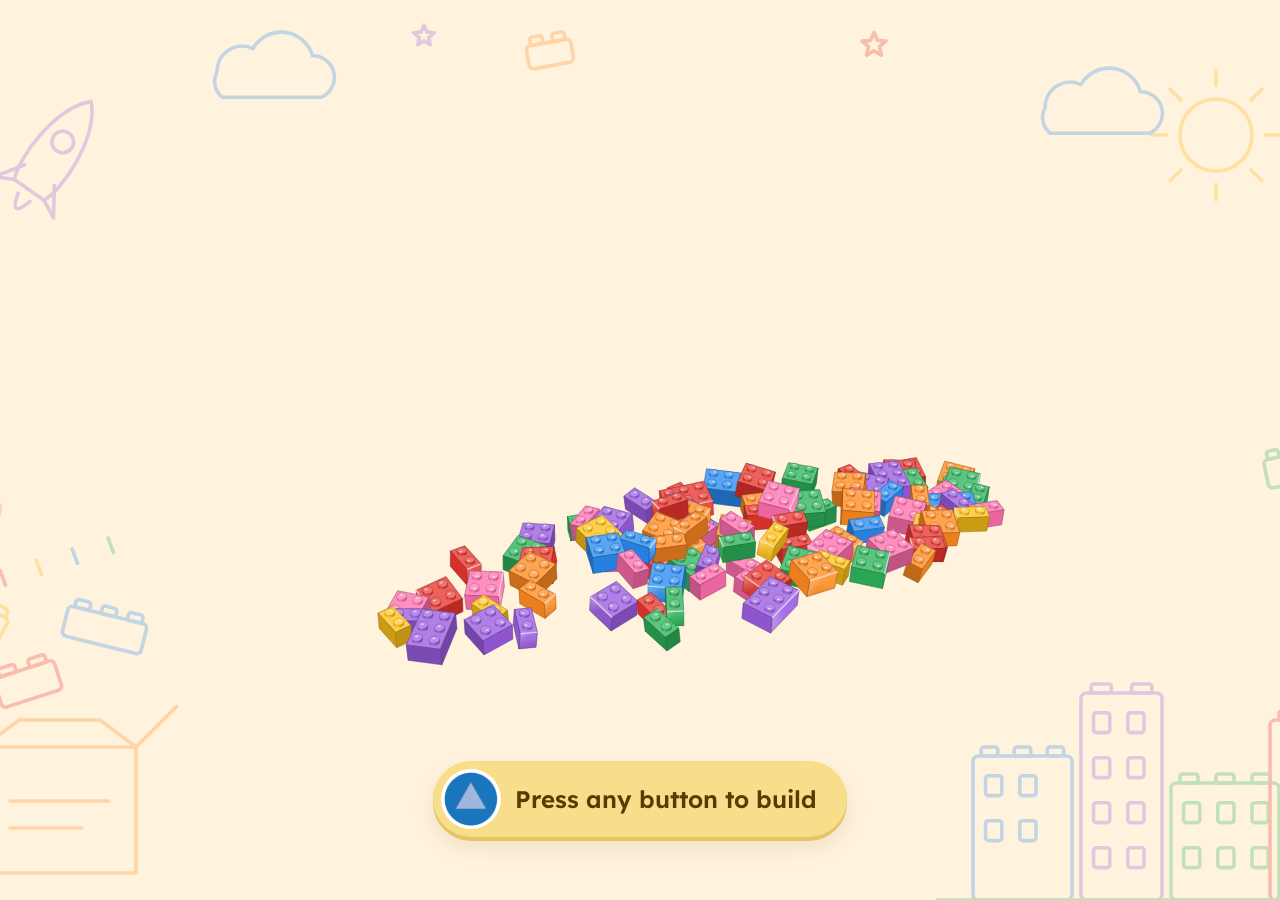
==== brick-builder/index.html @ 86dee31c "Add Brick Builder as game 6 New card with brick-themed artwork; game served encrypted (game.enc) wit" ====
<!DOCTYPE html>
<html lang="en">
<head>
  <meta charset="utf-8">
  <meta name="viewport" content="width=device-width, initial-scale=1">
  <title>Brick Builder — Key2Enable Game Hub</title>
  <link rel="icon" href="../assets/img/favicon.svg" type="image/svg+xml">
  <link rel="stylesheet" href="../assets/css/vault.css">
  <script src="../assets/js/vault.js"></script>
</head>
<body>
  <!-- This game is encrypted: the real page is game.enc. The lab build
       opens automatically — no code entry needed. -->
  <main class="vault">
    <p class="vault__brand">Key2Enable · Game Hub</p>
    <p id="k2eVaultStatus" class="vault__status" role="status" aria-live="polite">Opening…</p>
  </main>
  <script>
    (function () {
      var st = document.getElementById("k2eVaultStatus");
      function fail(msg) { st.textContent = msg; st.setAttribute("data-error", ""); }
      if (!window.K2E_VAULT || !K2E_VAULT.supported) {
        fail("This browser can't open the game — please use a current Chrome, Edge, Safari or Firefox.");
        return;
      }
      document.documentElement.classList.add("k2e-decrypting");
      fetch("game.enc").then(function (r) {
        if (!r.ok) throw new Error("HTTP " + r.status);
        return r.arrayBuffer();
      }).then(function (buf) {
        return K2E_VAULT.decrypt(atob("QlJJQ0stNDcwMQ=="), buf);
      }).then(function (html) {
        document.documentElement.classList.remove("k2e-decrypting");
        document.open();
        document.write(html);
        document.close();
      }).catch(function (e) {
        fail("Couldn't open the game (" + (e && e.message || e) + "). Please reload.");
      });
    })();
  </script>
</body>
</html>
---- assets/css/vault.css ----
/* Loader page shown while an encrypted game (game.enc) is being opened. */
html, body { height: 100%; margin: 0; }
body {
  display: grid;
  place-items: center;
  background: #FBF9F4;
  color: #2B3546;
  font: 16px/1.5 "Inter", system-ui, -apple-system, "Segoe UI", sans-serif;
  -webkit-font-smoothing: antialiased;
}
.vault { text-align: center; padding: 24px; }
.vault__brand {
  margin: 0 0 14px;
  font-weight: 600;
  font-size: .78rem;
  letter-spacing: .14em;
  text-transform: uppercase;
  color: #D14E3A;
}
.vault__status { margin: 0; color: #5F6979; max-width: 36ch; }
.vault__status[data-error] { color: #D14E3A; font-weight: 500; }
html.k2e-decrypting .vault__status::after {
  content: "";
  display: block;
  width: 28px; height: 28px;
  margin: 18px auto 0;
  border-radius: 50%;
  border: 3px solid #E4DED2;
  border-top-color: #F0654F;
  animation: vault-spin .8s linear infinite;
}
@keyframes vault-spin { to { transform: rotate(360deg); } }
@media (prefers-reduced-motion: reduce) { html.k2e-decrypting .vault__status::after { animation: none; } }
.vault__bar { width: min(260px, 70vw); height: 6px; margin: 16px auto 0; border-radius: 999px; background: #E4DED2; overflow: hidden; }
.vault__bar span { display: block; height: 100%; width: 0; background: #F0654F; border-radius: inherit; transition: width .2s linear; }
.vault__hint { margin: 14px auto 0; max-width: 34ch; font-size: .85rem; color: #9AA3B5; }
[hidden] { display: none !important; }
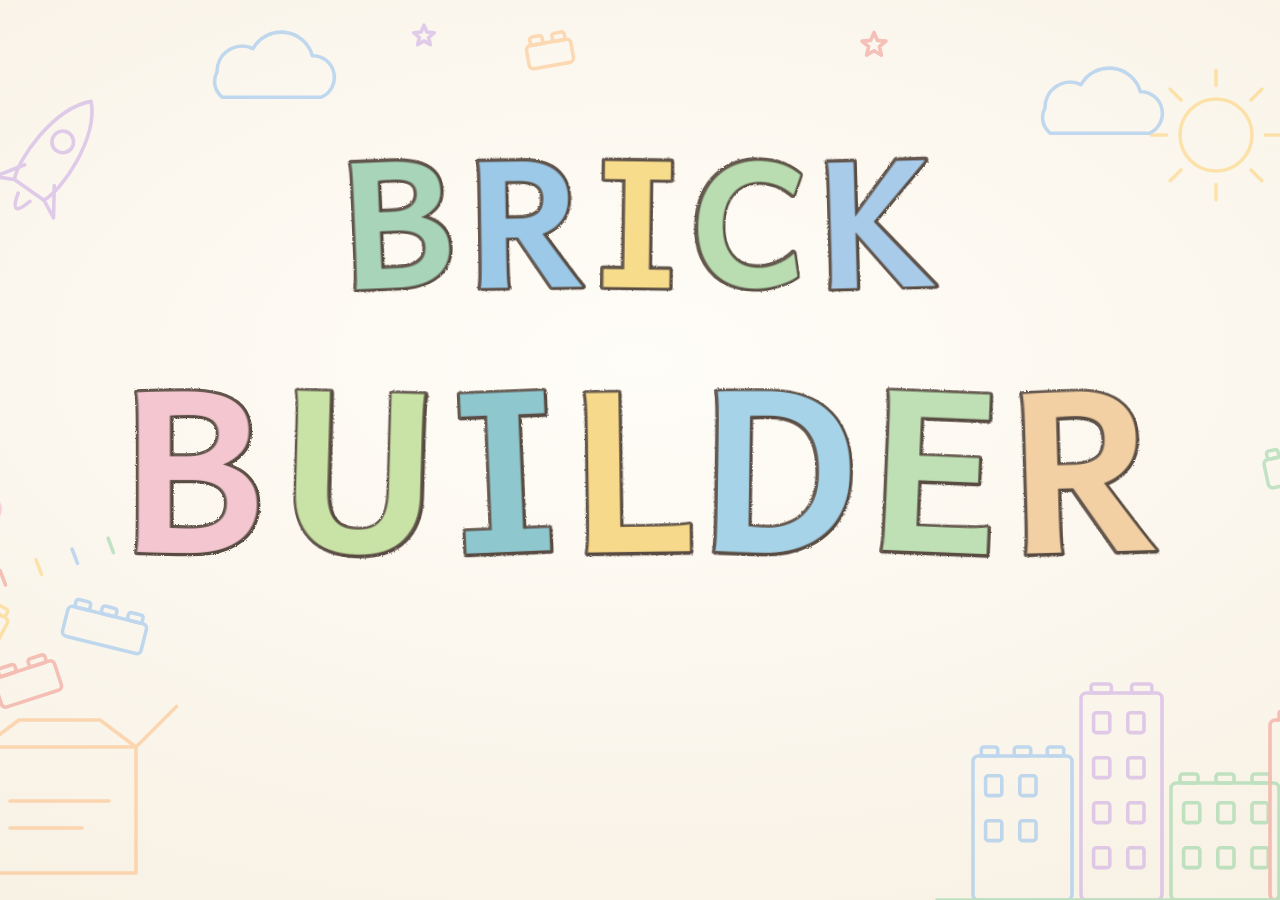
==== commit bff9152d: "Add files via upload" ====
--- a/brick-builder/index.html
+++ b/brick-builder/index.html
@@ -1,43 +1,5900 @@
 <!DOCTYPE html>
-<html lang="en">
+<html lang="en" data-theme="light">
 <head>
-  <meta charset="utf-8">
-  <meta name="viewport" content="width=device-width, initial-scale=1">
-  <title>Brick Builder — Key2Enable Game Hub</title>
-  <link rel="icon" href="../assets/img/favicon.svg" type="image/svg+xml">
-  <link rel="stylesheet" href="../assets/css/vault.css">
-  <script src="../assets/js/vault.js"></script>
+<meta charset="utf-8">
+<meta name="viewport" content="width=device-width, initial-scale=1">
+<meta http-equiv="Content-Security-Policy" content="default-src 'none'; img-src data:; font-src data:; style-src 'unsafe-inline'; script-src 'unsafe-inline'; base-uri 'none'; form-action 'none'; connect-src http://localhost:11434 http://127.0.0.1:11434 http://127.0.0.1:5005 http://localhost:5005">
+<link rel="icon" href="data:image/svg+xml,%3Csvg%20xmlns%3D%22http%3A//www.w3.org/2000/svg%22%20viewBox%3D%220%200%20200%20200%22%20width%3D%22200%22%20height%3D%22200%22%3E%20%3Cdefs%3E%20%3Cfilter%20id%3D%22sh%22%20x%3D%22-20%25%22%20y%3D%22-20%25%22%20width%3D%22140%25%22%20height%3D%22140%25%22%3E%3CfeDropShadow%20dx%3D%220%22%20dy%3D%223%22%20stdDeviation%3D%220%22%20flood-color%3D%22%23000%22%20flood-opacity%3D%22.18%22/%3E%3C/filter%3E%20%3C/defs%3E%20%3Ccircle%20cx%3D%22100%22%20cy%3D%22100%22%20r%3D%2294%22%20fill%3D%22%23F6EEDF%22/%3E%20%3Ccircle%20cx%3D%22100%22%20cy%3D%22100%22%20r%3D%2294%22%20fill%3D%22none%22%20stroke%3D%22%233F7A5A%22%20stroke-width%3D%225%22/%3E%20%3Ccircle%20cx%3D%22100%22%20cy%3D%22100%22%20r%3D%2285%22%20fill%3D%22none%22%20stroke%3D%22%233F7A5A%22%20stroke-width%3D%221.5%22%20stroke-dasharray%3D%225%206%22%20opacity%3D%22.45%22/%3E%20%3Cg%20filter%3D%22url%28%23sh%29%22%3E%20%3Crect%20x%3D%2238%22%20y%3D%22128%22%20width%3D%22124%22%20height%3D%2234%22%20rx%3D%227%22%20fill%3D%22%235B9BE0%22/%3E%20%3Cg%20fill%3D%22%235B9BE0%22%20stroke%3D%22%233E7CC2%22%20stroke-width%3D%222%22%3E%3Crect%20x%3D%2247%22%20y%3D%22119%22%20width%3D%2218%22%20height%3D%2211%22%20rx%3D%223%22/%3E%3Crect%20x%3D%2277%22%20y%3D%22119%22%20width%3D%2218%22%20height%3D%2211%22%20rx%3D%223%22/%3E%3Crect%20x%3D%22107%22%20y%3D%22119%22%20width%3D%2218%22%20height%3D%2211%22%20rx%3D%223%22/%3E%3Crect%20x%3D%22137%22%20y%3D%22119%22%20width%3D%2218%22%20height%3D%2211%22%20rx%3D%223%22/%3E%3C/g%3E%20%3Crect%20x%3D%2238%22%20y%3D%22150%22%20width%3D%22124%22%20height%3D%2212%22%20rx%3D%226%22%20fill%3D%22%233E7CC2%22%20opacity%3D%22.35%22/%3E%20%3Crect%20x%3D%2258%22%20y%3D%2292%22%20width%3D%2294%22%20height%3D%2232%22%20rx%3D%227%22%20fill%3D%22%23A88BE0%22/%3E%20%3Cg%20fill%3D%22%23A88BE0%22%20stroke%3D%22%238A6CC8%22%20stroke-width%3D%222%22%3E%3Crect%20x%3D%2267%22%20y%3D%2283%22%20width%3D%2218%22%20height%3D%2211%22%20rx%3D%223%22/%3E%3Crect%20x%3D%2297%22%20y%3D%2283%22%20width%3D%2218%22%20height%3D%2211%22%20rx%3D%223%22/%3E%3Crect%20x%3D%22127%22%20y%3D%2283%22%20width%3D%2218%22%20height%3D%2211%22%20rx%3D%223%22/%3E%3C/g%3E%20%3Crect%20x%3D%2258%22%20y%3D%22113%22%20width%3D%2294%22%20height%3D%2211%22%20rx%3D%225.5%22%20fill%3D%22%238A6CC8%22%20opacity%3D%22.35%22/%3E%20%3Crect%20x%3D%2270%22%20y%3D%2250%22%20width%3D%2260%22%20height%3D%2238%22%20rx%3D%228%22%20fill%3D%22%23F7C948%22/%3E%20%3Cg%20fill%3D%22%23F7C948%22%20stroke%3D%22%23D9A922%22%20stroke-width%3D%222%22%3E%3Crect%20x%3D%2278%22%20y%3D%2241%22%20width%3D%2218%22%20height%3D%2211%22%20rx%3D%223%22/%3E%3Crect%20x%3D%22104%22%20y%3D%2241%22%20width%3D%2218%22%20height%3D%2211%22%20rx%3D%223%22/%3E%3C/g%3E%20%3Ccircle%20cx%3D%2288%22%20cy%3D%2266%22%20r%3D%224.2%22%20fill%3D%22%232B2320%22/%3E%3Ccircle%20cx%3D%22112%22%20cy%3D%2266%22%20r%3D%224.2%22%20fill%3D%22%232B2320%22/%3E%20%3Ccircle%20cx%3D%2289.4%22%20cy%3D%2264.6%22%20r%3D%221.3%22%20fill%3D%22%23fff%22/%3E%3Ccircle%20cx%3D%22113.4%22%20cy%3D%2264.6%22%20r%3D%221.3%22%20fill%3D%22%23fff%22/%3E%20%3Cpath%20d%3D%22M90%2076%20q10%208%2020%200%22%20fill%3D%22none%22%20stroke%3D%22%232B2320%22%20stroke-width%3D%223%22%20stroke-linecap%3D%22round%22/%3E%20%3Ccircle%20cx%3D%2280%22%20cy%3D%2275%22%20r%3D%224%22%20fill%3D%22%23F29C8E%22%20opacity%3D%22.7%22/%3E%3Ccircle%20cx%3D%22120%22%20cy%3D%2275%22%20r%3D%224%22%20fill%3D%22%23F29C8E%22%20opacity%3D%22.7%22/%3E%20%3C/g%3E%20%3Cpath%20d%3D%22M42%2062%20l3%207%207%203%20-7%203%20-3%207%20-3%20-7%20-7%20-3%207%20-3z%22%20fill%3D%22%23F29C8E%22/%3E%20%3Cpath%20d%3D%22M156%2052%20l2%205%205%202%20-5%202%20-2%205%20-2%20-5%20-5%20-2%205%20-2z%22%20fill%3D%22%235B9BE0%22/%3E%20%3C/svg%3E%20">
+<title>K2E Brick Builder</title>
+<style>
+@font-face{font-family:"Andika";font-style:normal;font-weight:400;font-display:swap;src:url([data-uri]) format("woff2")}
+@font-face{font-family:"Andika";font-style:normal;font-weight:700;font-display:swap;src:url([data-uri]) format("woff2")}
+:root{--u:clamp(4.2px,.92vmin,11px)}
+body{display:flex;align-items:center;justify-content:center}
+#app{width:min(100vw,1280px);height:min(100vh,800px)!important;max-width:1280px;margin:auto}
+
+:root{--wall:#F1EBE2;--wall2:#E3D8C8;--ink:#2B2320;--muted:#8A7A6B;--paper:#FFFDF8;--line:rgba(90,60,30,.14);
+  --accent:#E8792B;--ring:#E8792B;--ringsoft:rgba(232,121,43,.28);
+  --wood1:#E4C79B;--wood2:#D0A976;--woodEdge:#A87C4C;--tray1:#6A4A2F;--tray2:#4A321F;--felt1:#EFE6D6;--felt2:#E2D5BF;
+  --shadow:0 2px 4px rgba(60,35,10,.10),0 12px 28px rgba(60,35,10,.14);--bubble:#FFFDF8}
+[data-theme=dark]{--wall:#211E24;--wall2:#151317;--ink:#F3ECE2;--muted:#B3A99C;--paper:#2C2830;--line:rgba(255,255,255,.10);
+  --wood1:#74502F;--wood2:#5C3E24;--woodEdge:#3E2918;--tray1:#33241A;--tray2:#21170F;--felt1:#625A50;--felt2:#544C43;
+  --shadow:0 2px 4px rgba(0,0,0,.35),0 12px 28px rgba(0,0,0,.45);--bubble:#2C2830}
+*{box-sizing:border-box;user-select:none}
+[data-k]{cursor:pointer}
+html,body{margin:0;height:100%;color:var(--ink);font-family:-apple-system,BlinkMacSystemFont,"SF Pro Text","Segoe UI",Roboto,"Helvetica Neue",Arial,sans-serif;overflow:hidden;-webkit-font-smoothing:antialiased}
+body{background:radial-gradient(130% 90% at 50% 0%,var(--wall) 0%,var(--wall2) 100%)}
+#app{display:flex;flex-direction:column;height:100vh}
+header{display:flex;justify-content:space-between;align-items:center;padding:calc(1.6 * var(--u)) calc(3 * var(--u)) calc(1.2 * var(--u))}
+.title{font-weight:600;font-size:calc(3.2 * var(--u));letter-spacing:-.01em;display:flex;align-items:center;gap:calc(1.4 * var(--u))}
+.title small{font-size:calc(1.8 * var(--u));font-weight:500;color:var(--muted);letter-spacing:.14em;text-transform:uppercase;border-left:1px solid var(--line);padding-left:calc(1.4 * var(--u))}
+.logo{position:relative;width:calc(4.4 * var(--u));height:calc(3 * var(--u));background:#D9302B;border-radius:calc(.6 * var(--u));box-shadow:inset 0 calc(-.5 * var(--u)) 0 rgba(0,0,0,.2);margin-top:calc(.9 * var(--u))}
+.logo:before,.logo:after{content:"";position:absolute;top:calc(-.85 * var(--u));width:calc(1.3 * var(--u));height:calc(.95 * var(--u));background:#D9302B;border-radius:calc(.3 * var(--u)) calc(.3 * var(--u)) 0 0}
+.logo:before{left:calc(.6 * var(--u))}.logo:after{right:calc(.6 * var(--u))}
+#status{display:flex;gap:calc(1 * var(--u))}
+.pill{display:flex;align-items:center;gap:calc(.8 * var(--u));background:var(--paper);border:1px solid var(--line);border-radius:99px;padding:calc(.4 * var(--u)) calc(1.6 * var(--u)) calc(.4 * var(--u)) calc(.4 * var(--u));font-size:calc(2 * var(--u));font-weight:500;color:var(--muted);box-shadow:var(--shadow);transition:transform .15s}
+.pill img{width:calc(4.2 * var(--u));height:calc(4.2 * var(--u))}
+main{flex:1;min-height:0;display:flex;flex-direction:column;padding:0 calc(3 * var(--u)) calc(2.6 * var(--u))}
+h1{font-size:calc(4.2 * var(--u));font-weight:600;letter-spacing:-.01em;margin:calc(.6 * var(--u)) 0 calc(2.6 * var(--u));text-align:center}
+/* toy boxes on a shelf */
+.boxes{display:grid;gap:calc(3 * var(--u));flex:1;min-height:0;padding:0 calc(1.4 * var(--u))}
+.g4{grid-template-columns:repeat(4,1fr)}.g3{grid-template-columns:repeat(3,1fr);grid-template-rows:1fr 1fr}
+.box{--kc:#888;position:relative;display:flex;flex-direction:column;min-height:0;min-width:0;background:var(--paper);border-radius:calc(1.2 * var(--u));overflow:hidden;
+  box-shadow:calc(1 * var(--u)) calc(1 * var(--u)) 0 color-mix(in srgb,var(--kc) 62%,#000),var(--shadow);transition:transform .18s ease;outline:calc(.6 * var(--u)) solid transparent;outline-offset:calc(.5 * var(--u))}
+.box .band{background:var(--kc);color:#fff;display:flex;align-items:center;gap:calc(1.2 * var(--u));padding:calc(1 * var(--u)) calc(1.6 * var(--u));font-weight:600;font-size:calc(3.2 * var(--u));letter-spacing:-.01em;text-shadow:none}
+.band img.bk{width:calc(6.6 * var(--u));height:calc(6.6 * var(--u));flex:none;background:#fff;border-radius:50%;padding:calc(.25 * var(--u));box-shadow:0 calc(.3 * var(--u)) calc(.6 * var(--u)) rgba(0,0,0,.2)}
+.box .band small{margin-left:auto;font-size:calc(1.7 * var(--u));letter-spacing:.14em;opacity:.85;text-transform:uppercase;white-space:nowrap}
+.box .prev{flex:1;min-height:0;width:100%;display:block;background:linear-gradient(180deg,var(--paper),color-mix(in srgb,var(--kc) 9%,var(--paper)))}
+.g3 .box .band{font-size:calc(2.8 * var(--u));padding:calc(.8 * var(--u)) calc(1.4 * var(--u))}.g3 .band img.bk{width:calc(5.6 * var(--u));height:calc(5.6 * var(--u))}
+.plank{height:calc(2 * var(--u));margin:calc(1.2 * var(--u)) calc(-.4 * var(--u)) 0;border-radius:calc(.5 * var(--u));background:linear-gradient(180deg,var(--wood1),var(--woodEdge));box-shadow:0 calc(1.4 * var(--u)) calc(1.8 * var(--u)) rgba(60,35,10,.22)}
+.built{display:flex;align-items:center;gap:calc(1.4 * var(--u));margin-top:calc(2 * var(--u));height:calc(11 * var(--u))}
+.built .sl{font-size:calc(1.9 * var(--u));font-weight:600;color:var(--muted);letter-spacing:.14em;text-transform:uppercase;margin-right:calc(.6 * var(--u))}
+.built canvas{height:calc(11 * var(--u));width:calc(13 * var(--u));background:var(--paper);border-radius:calc(1.2 * var(--u));box-shadow:var(--shadow)}
+.foot{display:flex;justify-content:center;gap:calc(1.6 * var(--u));margin-top:auto;padding-top:calc(1.8 * var(--u));flex-wrap:wrap}
+.chip{display:flex;align-items:center;gap:calc(1.1 * var(--u));background:var(--paper);border:1px solid var(--line);border-radius:99px;padding:calc(.6 * var(--u)) calc(2.4 * var(--u)) calc(.6 * var(--u)) calc(.6 * var(--u));font-size:calc(2.5 * var(--u));font-weight:500;box-shadow:var(--shadow);transition:transform .15s}
+.chip img{width:calc(5.6 * var(--u));height:calc(5.6 * var(--u))}
+.press{transform:scale(.96)!important;outline-color:var(--ring)!important}
+.box:hover,.chip:hover,.pill:hover{transform:translateY(calc(-.4 * var(--u)))}
+/* workbench */
+.bench{display:flex;flex-direction:column;gap:calc(2 * var(--u));flex:1;min-height:0}
+.table{position:relative;flex:1;min-height:0;border-radius:calc(2.2 * var(--u));overflow:hidden;
+  background:repeating-linear-gradient(91deg,rgba(110,70,30,.06) 0 calc(.35 * var(--u)),transparent calc(.35 * var(--u)) calc(2.8 * var(--u))),repeating-linear-gradient(89deg,rgba(255,255,255,.07) 0 calc(.2 * var(--u)),transparent calc(.2 * var(--u)) calc(6 * var(--u))),linear-gradient(180deg,var(--wood1),var(--wood2));
+  box-shadow:inset 0 calc(-.9 * var(--u)) 0 var(--woodEdge),var(--shadow)}
+.table canvas{position:absolute;inset:0;width:100%;height:100%;display:block}
+.nameplate{position:absolute;left:calc(2.4 * var(--u));top:calc(2.2 * var(--u));background:var(--paper);padding:calc(.7 * var(--u)) calc(2 * var(--u));border-radius:calc(.8 * var(--u));font-weight:600;font-size:calc(3 * var(--u));letter-spacing:-.01em;box-shadow:var(--shadow)}
+.helper{position:absolute;left:calc(2.4 * var(--u));top:calc(9 * var(--u));display:flex;align-items:center;gap:calc(.7 * var(--u));font-size:calc(1.8 * var(--u));font-weight:600;color:var(--muted);letter-spacing:.14em;text-transform:uppercase;background:var(--paper);border-radius:99px;padding:calc(.7 * var(--u)) calc(1.4 * var(--u));box-shadow:var(--shadow)}
+.helper:empty{display:none}
+.helper i{width:calc(1.7 * var(--u));height:calc(1.7 * var(--u));border-radius:50%;background:var(--accent);display:block}
+.helper i.off{background:var(--line)}
+.booklet{position:absolute;right:calc(2.6 * var(--u));top:calc(2.6 * var(--u));width:32%;height:50%;background:var(--paper);border-radius:calc(.5 * var(--u));transform:rotate(1.2deg);box-shadow:var(--shadow);display:flex;flex-direction:column;padding:calc(1.6 * var(--u)) calc(2 * var(--u)) calc(1.4 * var(--u));outline:calc(.6 * var(--u)) solid transparent;outline-offset:calc(.5 * var(--u));transition:outline-color .3s}
+.booklet:before{content:"";position:absolute;left:0;top:0;bottom:0;width:calc(.8 * var(--u));background:linear-gradient(90deg,rgba(0,0,0,.08),transparent)}
+.booklet:after{content:"";position:absolute;right:0;bottom:0;width:calc(3.2 * var(--u));height:calc(3.2 * var(--u));background:linear-gradient(135deg,color-mix(in srgb,var(--paper) 85%,#000) 50%,var(--wood2) 50%)}
+.bhead{display:flex;align-items:baseline;gap:calc(1 * var(--u));border-bottom:1px solid var(--line);padding-bottom:calc(.9 * var(--u))}
+.bhead b{font-size:calc(3 * var(--u));font-weight:600}.bhead span{font-size:calc(2.1 * var(--u));color:var(--muted);font-weight:500}
+.bhead em{margin-left:auto;font-style:normal;font-size:calc(1.7 * var(--u));font-weight:600;letter-spacing:.16em;color:var(--muted)}
+.booklet canvas{flex:1;min-height:0;width:100%;display:block}
+.bar{height:calc(1 * var(--u));background:var(--line);border-radius:99px;overflow:hidden}
+.bar>div{height:100%;background:var(--accent);border-radius:99px;transition:width .4s}
+.booklet.look{outline-color:var(--ring);animation:pulse 1s ease-in-out 3}
+.donecard{justify-content:center;align-items:center;text-align:center;gap:calc(1 * var(--u));height:auto;padding:calc(3 * var(--u)) calc(2 * var(--u))}
+.donecard em{font-style:normal;font-size:calc(1.8 * var(--u));font-weight:600;letter-spacing:.16em;color:var(--accent)}
+.donecard b{font-size:calc(4.2 * var(--u));font-weight:600;letter-spacing:-.01em;line-height:1.1}
+.donecard span{font-size:calc(2.3 * var(--u));color:var(--muted);font-weight:500}
+/* Bo, the builder (original toy-worker character) */
+.bo{position:absolute;right:3%;bottom:2.5%;width:calc(22 * var(--u));height:calc(29 * var(--u));pointer-events:none}
+.bo svg{width:100%;height:100%;overflow:visible;display:block}
+.bo-arm{transform-box:view-box;transform-origin:56px 81px;transform:rotate(18deg);animation:tap 2.6s ease-in-out infinite}
+@keyframes tap{0%,52%,100%{transform:rotate(18deg)}60%{transform:rotate(32deg)}67%{transform:rotate(-15deg)}74%{transform:rotate(26deg)}81%{transform:rotate(-15deg)}90%{transform:rotate(18deg)}}
+.bo-body{transform-box:view-box;transform-origin:71px 150px;animation:breathe 2.6s ease-in-out infinite}
+@keyframes breathe{50%{transform:translateY(-1.5px)}}
+.bo-brick{transform-box:view-box;transform-origin:28px 146px}
+.bo.bang .bo-arm{animation:bang .2s ease-in-out 6 alternate}
+.bo.bang .bo-brick{animation:squash .2s ease-in-out 6 alternate}
+@keyframes bang{from{transform:rotate(34deg)}to{transform:rotate(-15deg)}}
+@keyframes squash{to{transform:scale(1.04,.92)}}
+.bo-head{transform-box:view-box;transform-origin:71px 70px}
+.bo.oops .bo-head{animation:headshake .6s ease-in-out}
+@keyframes headshake{25%{transform:rotate(-8deg)}75%{transform:rotate(8deg)}}
+.bo.cheer .bo-body{animation:jump .45s ease-in-out infinite alternate}
+.bo.cheer .bo-arm{animation:wave .35s ease-in-out infinite alternate}
+@keyframes jump{to{transform:translateY(-9px)}}
+@keyframes wave{from{transform:rotate(55deg)}to{transform:rotate(85deg)}}
+.bo.dance ~ .x{}
+.notes{position:absolute;right:10%;bottom:calc(31 * var(--u));pointer-events:none;font-size:calc(3 * var(--u));color:var(--accent);opacity:0}
+.musicon .notes{animation:notes 2.6s ease-in-out infinite}
+@keyframes notes{0%{opacity:0;transform:translateY(0)}30%{opacity:.8}100%{opacity:0;transform:translateY(calc(-6 * var(--u))) rotate(12deg)}}
+/* Bricky */
+.bricky{position:absolute;left:calc(2 * var(--u));bottom:calc(2 * var(--u));display:flex;align-items:flex-end;gap:calc(1.2 * var(--u));right:37%}
+.bricky svg{width:calc(13 * var(--u));height:calc(13 * var(--u));flex:none;transform-origin:50% 100%;filter:drop-shadow(0 calc(.6 * var(--u)) calc(.8 * var(--u)) rgba(60,35,10,.25))}
+.bricky.cheer svg{animation:hop .5s ease-in-out 2}
+.bricky.think svg{animation:tilt 1.6s ease-in-out infinite}
+@keyframes hop{50%{transform:translateY(calc(-2.6 * var(--u))) scale(1.04,.96)}}
+@keyframes tilt{50%{transform:rotate(-5deg)}}
+.eyes{animation:blink 4s infinite}
+@keyframes blink{0%,94%,100%{transform:scaleY(1)}97%{transform:scaleY(.1)}}
+.bubble{background:var(--bubble);border-radius:calc(2 * var(--u));padding:calc(1.4 * var(--u)) calc(2.2 * var(--u));font-size:calc(2.9 * var(--u));font-weight:500;line-height:1.3;box-shadow:var(--shadow);position:relative;margin-bottom:calc(4 * var(--u));max-width:100%}
+.bubble:before{content:"";position:absolute;left:calc(-1.3 * var(--u));bottom:calc(2 * var(--u));border:calc(.9 * var(--u)) solid transparent;border-right:calc(1.3 * var(--u)) solid var(--bubble);border-left:0}
+.bubble .go{display:flex;align-items:center;gap:calc(1 * var(--u));font-size:calc(2.2 * var(--u));font-weight:500;color:var(--muted);margin-top:calc(.9 * var(--u));padding-top:calc(.9 * var(--u));border-top:1px solid var(--line)}
+.bubble .go img{width:calc(4.4 * var(--u));height:calc(4.4 * var(--u))}
+/* brick tray */
+.trayrow{display:flex;gap:calc(2 * var(--u));align-items:stretch;height:25vh;min-height:0;flex:none}
+.tools{display:flex;flex-direction:column;justify-content:center;gap:calc(1.4 * var(--u));width:calc(18 * var(--u));flex:none}
+.tools .chip{white-space:nowrap}
+.tools .chip{padding-right:calc(1.6 * var(--u))}
+.tray{flex:1;display:flex;gap:calc(1.6 * var(--u));padding:calc(1.6 * var(--u));border-radius:calc(1.8 * var(--u));background:linear-gradient(180deg,var(--tray1),var(--tray2));box-shadow:inset 0 calc(.3 * var(--u)) 0 rgba(255,255,255,.12),var(--shadow)}
+.slot{flex:1;min-width:0;position:relative;border-radius:calc(1.2 * var(--u));background:radial-gradient(130% 120% at 50% 20%,var(--felt1),var(--felt2));box-shadow:inset 0 calc(.7 * var(--u)) calc(1.4 * var(--u)) rgba(40,20,5,.35);display:flex;flex-direction:column;align-items:center;justify-content:center;padding:calc(1 * var(--u)) calc(1 * var(--u)) calc(.8 * var(--u));outline:calc(.6 * var(--u)) solid transparent;outline-offset:calc(.35 * var(--u));transition:transform .15s,outline-color .2s,opacity .3s}
+.slot img.key{position:absolute;left:calc(1 * var(--u));top:calc(1 * var(--u));width:calc(7 * var(--u));height:calc(7 * var(--u));filter:drop-shadow(0 calc(.3 * var(--u)) calc(.5 * var(--u)) rgba(0,0,0,.25))}
+.slot canvas{width:100%;flex:1;min-height:0;display:block}
+.slot .lbl{font-weight:600;font-size:calc(2.2 * var(--u));letter-spacing:.1em;text-transform:uppercase;color:var(--ink);opacity:.8}
+.slot .lbl small{display:block;text-transform:none;letter-spacing:0;font-size:calc(1.8 * var(--u));font-weight:500;color:var(--muted);text-align:center}
+.slot .here{font-size:calc(4 * var(--u));font-weight:600;color:var(--ink)}
+.slot.opt{flex-direction:row;gap:calc(1.4 * var(--u))}
+.slot.opt img.key{position:static;width:calc(8 * var(--u));height:calc(8 * var(--u))}
+.slot.opt .lbl{font-size:calc(2.6 * var(--u));letter-spacing:.02em;text-transform:none;opacity:1}
+.slot:hover{transform:translateY(calc(-.3 * var(--u)))}
+.dim{opacity:.35}
+.hint{outline-color:var(--ring)!important;animation:pulse 1.2s ease-in-out infinite}
+.nope{animation:shake .45s}
+@keyframes pulse{50%{transform:scale(1.025)}}
+@keyframes shake{20%{transform:translateX(calc(-1.2 * var(--u)))}40%{transform:translateX(calc(1.2 * var(--u)))}60%{transform:translateX(calc(-.8 * var(--u)))}80%{transform:translateX(calc(.8 * var(--u)))}}
+#toast{position:fixed;left:50%;bottom:calc(3 * var(--u));transform:translate(-50%,calc(30 * var(--u)));background:var(--ink);color:var(--paper);padding:calc(1.4 * var(--u)) calc(3 * var(--u));border-radius:99px;font-size:calc(2.6 * var(--u));font-weight:500;box-shadow:var(--shadow);transition:transform .3s;white-space:nowrap;z-index:9}
+#toast.show{transform:translate(-50%,0)}
+.sr{position:absolute;width:1px;height:1px;overflow:hidden;clip:rect(0 0 0 0)}
+@media (prefers-reduced-motion:reduce){*{animation:none!important;transition:none!important}}
+
+/* ---------- scenes (switch with Thunder on the home screen) ---------- */
+:root{--slotink:var(--ink)}
+.deco{position:absolute;inset:0;pointer-events:none;overflow:hidden}
+.deco i{position:absolute;display:none}
+.pop{position:absolute;z-index:6;pointer-events:none;font-weight:600;font-size:calc(3.6 * var(--u));color:var(--accent);background:var(--paper);border:calc(.4 * var(--u)) solid var(--accent);padding:calc(.6 * var(--u)) calc(1.8 * var(--u));border-radius:99px;box-shadow:var(--shadow);animation:popup 1.1s ease-out forwards;white-space:nowrap}
+@keyframes popup{0%{transform:translate(-50%,0) scale(.6);opacity:0}15%{transform:translate(-50%,calc(-1 * var(--u))) scale(1.08);opacity:1}100%{transform:translate(-50%,calc(-9 * var(--u))) scale(1);opacity:0}}
+.bo{pointer-events:auto;cursor:pointer}
+.bricky svg{cursor:pointer}
+.table canvas{cursor:pointer}
+.bo.dance .bo-body{animation:dance .3s ease-in-out 6 alternate}
+.bo.dance .bo-arm{animation:wave .3s ease-in-out 6 alternate}
+@keyframes dance{from{transform:rotate(-6deg) translateY(0)}to{transform:rotate(6deg) translateY(-6px)}}
+.bricky.giggle svg{animation:giggle .12s ease-in-out 8 alternate}
+@keyframes giggle{from{transform:rotate(-6deg)}to{transform:rotate(6deg)}}
+
+/* Space station */
+:root[data-scene=space]{--wall:#141A3C;--wall2:#070A1C;--ink:#EEF2FF;--muted:#A9B3D6;--paper:#232A4D;--bubble:#232A4D;--line:rgba(255,255,255,.12);
+  --wood1:#5B6787;--woodEdge:#353E5A;--tray1:#3B4560;--tray2:#20263A;--felt1:#4C5880;--felt2:#3B4568;--slotink:#EEF2FF;--accent:#4FD1FF;--ring:#4FD1FF;--ringsoft:rgba(79,209,255,.3);color-scheme:dark}
+[data-scene=space] .table{background:radial-gradient(circle at 20% 30%,#fff 0 1.4px,transparent 2px) 0 0/90px 70px,radial-gradient(circle at 70% 60%,#BFE3FF 0 1px,transparent 1.6px) 0 0/130px 110px,radial-gradient(circle at 50% 50%,#fff 0 .8px,transparent 1.4px) 30px 20px/60px 50px,linear-gradient(180deg,#0B1030,#1C2458);box-shadow:inset 0 calc(-.9 * var(--u)) 0 #2C3560,var(--shadow)}
+[data-scene=space] .deco i.d1{display:block;width:calc(11 * var(--u));height:calc(11 * var(--u));left:30%;top:7%;border-radius:50%;background:radial-gradient(circle at 35% 35%,#FFC08A,#D9534F);box-shadow:inset calc(-1.4 * var(--u)) calc(-1 * var(--u)) 0 rgba(0,0,0,.28)}
+[data-scene=space] .deco i.d2{display:block;width:calc(19 * var(--u));height:calc(4 * var(--u));left:calc(30% - calc(4 * var(--u)));top:calc(7% + calc(3.6 * var(--u)));border:calc(.55 * var(--u)) solid rgba(255,220,180,.75);border-radius:50%;transform:rotate(-14deg)}
+[data-scene=space] .deco i.d3{display:block;left:6%;width:52%;bottom:16%;height:14%;border-radius:50%;background:radial-gradient(closest-side,rgba(80,215,255,.5),rgba(80,215,255,.12) 60%,transparent);animation:padglow 2.4s ease-in-out infinite}
+@keyframes padglow{50%{opacity:.55}}
+[data-scene=space] .deco i.d4,[data-scene=space] .deco i.d5{display:block;width:calc(.8 * var(--u));height:calc(.8 * var(--u));border-radius:50%;background:#fff;box-shadow:0 0 calc(1.4 * var(--u)) calc(.4 * var(--u)) #BFE3FF;animation:twinkle 1.8s ease-in-out infinite}
+[data-scene=space] .deco i.d4{left:55%;top:12%}[data-scene=space] .deco i.d5{left:12%;top:40%;animation-delay:-.9s}
+@keyframes twinkle{50%{opacity:.2;transform:scale(.5)}}
+[data-scene=space] .deco i.d6{display:block;width:calc(2.4 * var(--u));height:calc(.6 * var(--u));left:-10%;top:22%;background:linear-gradient(90deg,transparent,#fff);border-radius:99px;animation:comet 7s linear infinite}
+@keyframes comet{0%{transform:translate(0,0) rotate(12deg)}30%,100%{transform:translate(90vw,18vh) rotate(12deg);opacity:0}}
+
+/* Garden picnic */
+:root[data-scene=garden]{--wall:#E4F5FF;--wall2:#CDEBC2;--wood1:#8CCB6A;--woodEdge:#5EA142;--tray1:#C99B5A;--tray2:#9E7438;--felt1:#FFF6E3;--felt2:#F2E2C2;--accent:#E0558A;--ring:#E0558A;--ringsoft:rgba(224,85,138,.28)}
+[data-scene=garden] .table{background:repeating-linear-gradient(0deg,rgba(230,80,90,.13) 0 calc(3 * var(--u)),transparent calc(3 * var(--u)) calc(6 * var(--u))),repeating-linear-gradient(90deg,rgba(230,80,90,.13) 0 calc(3 * var(--u)),transparent calc(3 * var(--u)) calc(6 * var(--u))),linear-gradient(180deg,#FFFDF7,#FFF3E6);box-shadow:inset 0 calc(-.9 * var(--u)) 0 #E8B8B8,var(--shadow)}
+[data-scene=garden] .tray{background:repeating-linear-gradient(45deg,rgba(255,255,255,.12) 0 calc(.8 * var(--u)),transparent calc(.8 * var(--u)) calc(1.6 * var(--u))),repeating-linear-gradient(-45deg,rgba(0,0,0,.1) 0 calc(.8 * var(--u)),transparent calc(.8 * var(--u)) calc(1.6 * var(--u))),linear-gradient(180deg,var(--tray1),var(--tray2))}
+[data-scene=garden] .deco i.d1{display:block;width:calc(10 * var(--u));height:calc(10 * var(--u));left:36%;top:calc(-3 * var(--u));border-radius:50%;background:#FFD54A;box-shadow:0 0 0 calc(1.6 * var(--u)) rgba(255,213,74,.25),0 0 0 calc(3.4 * var(--u)) rgba(255,213,74,.12);animation:sun 6s ease-in-out infinite}
+@keyframes sun{50%{box-shadow:0 0 0 calc(2.2 * var(--u)) rgba(255,213,74,.25),0 0 0 calc(4.4 * var(--u)) rgba(255,213,74,.1)}}
+[data-scene=garden] .deco i.d2,[data-scene=garden] .deco i.d3,[data-scene=garden] .deco i.d4{display:block;bottom:2.5%;width:calc(4.2 * var(--u));height:calc(4.2 * var(--u));border-radius:50%;background:radial-gradient(circle,#FFD23F 0 28%,#FF7EB6 30% 100%);animation:sway 3s ease-in-out infinite}
+[data-scene=garden] .deco i.d2{left:44%}[data-scene=garden] .deco i.d3{left:52%;background:radial-gradient(circle,#FFD23F 0 28%,#9B7BFF 30% 100%);animation-delay:-1s}[data-scene=garden] .deco i.d4{left:60%;background:radial-gradient(circle,#FFD23F 0 28%,#FF8A3D 30% 100%);animation-delay:-2s}
+@keyframes sway{50%{transform:rotate(12deg) translateY(calc(-.4 * var(--u)))}}
+[data-scene=garden] .deco i.d5{display:block;width:calc(3.4 * var(--u));height:calc(2.4 * var(--u));left:10%;top:30%;background:radial-gradient(ellipse at 25% 50%,#7FC8F8 0 45%,transparent 47%),radial-gradient(ellipse at 75% 50%,#7FC8F8 0 45%,transparent 47%);animation:flutter .25s ease-in-out infinite alternate,flyby 14s ease-in-out infinite}
+@keyframes flutter{to{transform:scaleX(.4)}}
+@keyframes flyby{0%{left:6%;top:30%}25%{left:30%;top:18%}50%{left:52%;top:34%}75%{left:28%;top:44%}100%{left:6%;top:30%}}
+
+/* Underwater */
+:root[data-scene=sea]{--wall:#D4F1FF;--wall2:#9CD6EE;--wood1:#E9D29A;--woodEdge:#C9A960;--tray1:#7A4A22;--tray2:#55310F;--felt1:#F6E6BF;--felt2:#E8D095;--accent:#FF7A59;--ring:#FF7A59;--ringsoft:rgba(255,122,89,.3)}
+[data-scene=sea] .table{background:repeating-linear-gradient(100deg,rgba(255,255,255,.07) 0 calc(3 * var(--u)),transparent calc(3 * var(--u)) calc(10 * var(--u))),linear-gradient(180deg,#62C8EA 0%,#2C89C4 72%,#EAD39C 72%,#D8BC7E 100%);box-shadow:inset 0 calc(-.9 * var(--u)) 0 #B89A5A,var(--shadow)}
+[data-scene=sea] .tray{box-shadow:inset 0 0 0 calc(.5 * var(--u)) #E7B53C,var(--shadow)}
+[data-scene=sea] .deco i.d1,[data-scene=sea] .deco i.d2,[data-scene=sea] .deco i.d3,[data-scene=sea] .deco i.d4{display:block;bottom:calc(-4 * var(--u));width:calc(2 * var(--u));height:calc(2 * var(--u));border-radius:50%;border:calc(.3 * var(--u)) solid rgba(255,255,255,.8);background:radial-gradient(circle at 35% 35%,rgba(255,255,255,.6),transparent 50%);animation:bubble 6s ease-in infinite}
+[data-scene=sea] .deco i.d1{left:12%}[data-scene=sea] .deco i.d2{left:40%;width:calc(1.3 * var(--u));height:calc(1.3 * var(--u));animation-delay:-2s}[data-scene=sea] .deco i.d3{left:58%;animation-delay:-4s}[data-scene=sea] .deco i.d4{left:26%;width:calc(1.2 * var(--u));height:calc(1.2 * var(--u));animation-delay:-3s}
+@keyframes bubble{0%{transform:translate(0,0);opacity:0}10%{opacity:1}100%{transform:translate(calc(2 * var(--u)),-60vh);opacity:0}}
+[data-scene=sea] .deco i.d5,[data-scene=sea] .deco i.d6{display:block;bottom:4%;width:calc(2.6 * var(--u));height:calc(16 * var(--u));border-radius:99px 99px 0 0;background:linear-gradient(90deg,#2E9E58,#58C27A);transform-origin:50% 100%;animation:weed 3.4s ease-in-out infinite}
+[data-scene=sea] .deco i.d5{left:54%}[data-scene=sea] .deco i.d6{left:58%;height:calc(11 * var(--u));animation-delay:-1.5s}
+@keyframes weed{50%{transform:rotate(9deg)}}
+[data-scene=sea] .deco i.d7{display:block;width:calc(6 * var(--u));height:calc(3 * var(--u));top:20%;left:-10%;background:radial-gradient(circle at 78% 42%,#222 0 calc(.35 * var(--u)),transparent calc(.45 * var(--u))),radial-gradient(ellipse at 60% 50%,#FFB347 0 48%,transparent 50%),conic-gradient(from 60deg at 22% 50%,#FFB347 0 60deg,transparent 60deg);animation:fishswim 16s linear infinite}
+@keyframes fishswim{0%{left:-10%;top:20%}50%{top:28%}100%{left:105%;top:18%}}
+
+/* Snowy cabin */
+:root[data-scene=snow]{--wall:#EFE6DA;--wall2:#D8C6B0;--wood1:#D9B88A;--woodEdge:#A27A4C;--tray1:#CDA46E;--tray2:#A47D4A;--felt1:#F6EEE2;--felt2:#E9DCC8}
+[data-scene=snow] .table{background:repeating-linear-gradient(180deg,rgba(0,0,0,.12) 0 calc(.25 * var(--u)),transparent calc(.25 * var(--u)) calc(6 * var(--u))),linear-gradient(180deg,#6E4A33 0%,#5E3E2A 52%,#E3C79B 52%,#CFA772 100%);box-shadow:inset 0 calc(-.9 * var(--u)) 0 #A27A4C,var(--shadow)}
+[data-scene=snow] .tray{background:repeating-linear-gradient(180deg,rgba(0,0,0,.1) 0 calc(.25 * var(--u)),transparent calc(.25 * var(--u)) calc(5 * var(--u))),linear-gradient(180deg,var(--tray1),var(--tray2))}
+[data-scene=snow] .deco i.d1{display:block;left:24%;top:7%;width:24%;height:34%;border:calc(.9 * var(--u)) solid #F4EEE4;border-radius:calc(.6 * var(--u));box-shadow:0 calc(.6 * var(--u)) calc(1.4 * var(--u)) rgba(0,0,0,.3);
+  background:radial-gradient(circle,#fff 0 1.6px,transparent 2.2px) 0 0/34px 30px,radial-gradient(circle,#fff 0 1.1px,transparent 1.7px) 12px 9px/22px 26px,linear-gradient(180deg,#1E2E5C,#3A5590);animation:snowfall 6s linear infinite}
+[data-scene=snow] .deco i.d1:before{content:"";position:absolute;left:50%;top:0;bottom:0;width:calc(.7 * var(--u));background:#F4EEE4;transform:translateX(-50%)}
+[data-scene=snow] .deco i.d1:after{content:"";position:absolute;top:50%;left:0;right:0;height:calc(.7 * var(--u));background:#F4EEE4;transform:translateY(-50%)}
+@keyframes snowfall{to{background-position:0 300px,12px 270px,0 0}}
+[data-scene=snow] .deco i.d2{display:block;left:22%;top:40%;width:28%;height:calc(1.6 * var(--u));background:#F4EEE4;border-radius:calc(.4 * var(--u))}
+[data-scene=snow] .deco i.d3{display:block;left:4%;top:4%;width:40%;height:46%;background:radial-gradient(closest-side,rgba(255,190,90,.22),transparent);animation:padglow 4s ease-in-out infinite}
+
+/* ---------- Brick Island home map ---------- */
+:root{--sea1:#7FD3F2;--sea2:#3FA6D8;--grass:#9BD46A}
+[data-theme=dark]{--sea1:#2B5E86;--sea2:#173A5C;--grass:#5E9A48}
+[data-scene=space]{--sea1:#26306A;--sea2:#0D1236;--grass:#6AA35A}
+[data-scene=snow]{--grass:#EEF3F7}
+.map{position:relative;flex:1;min-height:0;border-radius:calc(2.4 * var(--u));overflow:hidden;box-shadow:var(--shadow);
+  background:radial-gradient(circle at 20% 30%,rgba(255,255,255,.35) 0 calc(.25 * var(--u)),transparent calc(.4 * var(--u))) 0 0/calc(7 * var(--u)) calc(5 * var(--u)),
+    radial-gradient(circle at 60% 70%,rgba(255,255,255,.25) 0 calc(.2 * var(--u)),transparent calc(.35 * var(--u))) calc(2 * var(--u)) calc(2 * var(--u))/calc(9 * var(--u)) calc(6 * var(--u)),
+    linear-gradient(180deg,var(--sea1),var(--sea2));animation:sea 14s linear infinite}
+@keyframes sea{to{background-position:calc(7 * var(--u)) 0,calc(11 * var(--u)) calc(6 * var(--u)),0 0}}
+.mapsvg{position:absolute;inset:3% 4% 4%;width:92%;height:93%}
+.cloud{position:absolute;display:block;height:calc(4 * var(--u));background:#fff;border-radius:99px;opacity:.85;animation:cloud 60s linear infinite;z-index:1}
+.cloud:before{content:"";position:absolute;width:calc(5 * var(--u));height:calc(5 * var(--u));left:calc(2 * var(--u));top:calc(-2.6 * var(--u));background:#fff;border-radius:50%}
+.cloud.c1{top:9%;width:calc(12 * var(--u));animation-delay:-20s}.cloud.c2{top:62%;width:calc(9 * var(--u));animation-duration:80s;animation-delay:-55s}
+@keyframes cloud{from{left:-15%}to{left:110%}}
+.mapsign{position:absolute;left:50%;top:2.5%;transform:translateX(-50%);z-index:2;display:flex;flex-direction:column;align-items:center;
+  background:linear-gradient(180deg,#C9935A,#A8743F);color:#FFF6E6;padding:calc(1 * var(--u)) calc(3.4 * var(--u)) calc(1.2 * var(--u));border-radius:calc(1.2 * var(--u));box-shadow:0 calc(.6 * var(--u)) 0 #7A5028,var(--shadow);text-shadow:none}
+.mapsign b{font-size:calc(4 * var(--u));font-weight:600;letter-spacing:-.01em;line-height:1.1}
+.mapsign span{font-size:calc(2.2 * var(--u));font-weight:500;opacity:.92}
+.zone{position:absolute;z-index:2;transform:translate(-50%,-60%);display:flex;flex-direction:column;align-items:center;cursor:pointer;transition:transform .2s ease}
+.zone canvas{width:calc(27 * var(--u));height:calc(20 * var(--u));display:block}
+.zone .sign{display:flex;align-items:center;gap:calc(1 * var(--u));margin-top:calc(-1 * var(--u));background:var(--paper);border:calc(.5 * var(--u)) solid var(--kc);border-radius:99px;padding:calc(.4 * var(--u)) calc(2 * var(--u)) calc(.4 * var(--u)) calc(.4 * var(--u));font-weight:600;font-size:calc(3 * var(--u));box-shadow:var(--shadow);white-space:nowrap}
+.zone .sign img{width:calc(6.4 * var(--u));height:calc(6.4 * var(--u))}
+.zone:hover{transform:translate(-50%,-63%) scale(1.04)}
+.zone.press{transform:translate(-50%,-60%) scale(.94)!important}
+.zone.picked{animation:picked .5s ease-in-out 2}
+.zone.picked .sign{box-shadow:0 0 0 calc(1 * var(--u)) color-mix(in srgb,var(--kc) 35%,transparent),var(--shadow)}
+@keyframes picked{50%{transform:translate(-50%,-66%) scale(1.08)}}
+.walker{position:absolute;left:50%;top:52%;width:calc(10 * var(--u));height:calc(13 * var(--u));transform:translate(-50%,-80%);z-index:3;transition:left 1.1s ease-in-out,top 1.1s ease-in-out;pointer-events:none}
+.walker .bo{position:static;width:100%;height:100%;pointer-events:none}
+.walker.left svg{transform:scaleX(-1)}
+.walker.walk .bo-body{animation:walkbob .22s ease-in-out infinite alternate}
+@keyframes walkbob{from{transform:translateY(0) rotate(-3deg)}to{transform:translateY(-4px) rotate(3deg)}}
+.mybuilds{position:absolute;left:calc(2 * var(--u));bottom:calc(2 * var(--u));z-index:2;display:flex;align-items:center;gap:calc(1 * var(--u));background:var(--paper);border-radius:calc(1.6 * var(--u));padding:calc(.8 * var(--u)) calc(1.2 * var(--u));box-shadow:var(--shadow)}
+.mybuilds .sl{font-size:calc(1.7 * var(--u));font-weight:600;color:var(--muted);letter-spacing:.14em;text-transform:uppercase;margin:0 calc(.6 * var(--u))}
+.mybuilds canvas{width:calc(8 * var(--u));height:calc(7 * var(--u))}
+.mapfoot{position:absolute;right:calc(2 * var(--u));bottom:calc(2 * var(--u));z-index:2;display:flex;gap:calc(1.2 * var(--u))}
+.mapart{position:absolute;inset:0;width:100%;height:100%;display:block}
+.cloud.c3{top:34%;width:calc(10 * var(--u));animation-duration:70s;animation-delay:-8s;opacity:.7}
+.zone canvas{animation:float 3.2s ease-in-out infinite;filter:drop-shadow(0 calc(1.2 * var(--u)) calc(.8 * var(--u)) rgba(0,40,20,.25))}
+.zone:nth-of-type(2n) canvas{animation-delay:-1.6s}
+@keyframes float{50%{transform:translateY(calc(-1.2 * var(--u)))}}
+.mapsign{animation:signswing 4s ease-in-out infinite;transform-origin:50% 0}
+@keyframes signswing{0%,100%{transform:translateX(-50%) rotate(-1.5deg)}50%{transform:translateX(-50%) rotate(1.5deg)}}
+
+/* ---------- home: brick world ---------- */
+:root{--plate:#E7EDF3;--studhi:#F1F5F9;--studlo:rgba(40,60,90,.12)}
+[data-theme=dark]{--plate:#262C3B;--studhi:#2D3446;--studlo:rgba(0,0,0,.35)}
+[data-scene=space]{--plate:#1D2347;--studhi:#252C56;--studlo:rgba(0,0,0,.4)}
+[data-scene=garden]{--plate:#D4EDC0;--studhi:#DFF3CF;--studlo:rgba(40,90,30,.14)}
+[data-scene=sea]{--plate:#CBEAF6;--studhi:#D9F1FA;--studlo:rgba(20,80,120,.14)}
+[data-scene=snow]{--plate:#F2F5F8;--studhi:#FFFFFF;--studlo:rgba(60,80,110,.12)}
+.home{position:relative;flex:1;min-height:0;display:flex;flex-direction:column;gap:calc(2.6 * var(--u));padding:calc(2.6 * var(--u)) calc(3.4 * var(--u)) calc(2.4 * var(--u));border-radius:calc(2.4 * var(--u));overflow:hidden;
+  background:none;box-shadow:none}
+.homehead{display:flex;flex-direction:column;align-items:center;gap:calc(1.2 * var(--u));padding-top:calc(1.4 * var(--u))}
+.logobricks{display:flex;align-items:flex-end;gap:calc(.9 * var(--u))}
+.lb{position:relative;width:calc(8.4 * var(--u));height:calc(7.4 * var(--u));border-radius:calc(.8 * var(--u));background:var(--c);display:grid;place-items:center;color:#fff;font-weight:600;font-size:calc(4.8 * var(--u));
+  box-shadow:inset 0 calc(-.8 * var(--u)) 0 rgba(0,0,0,.18),0 calc(.6 * var(--u)) calc(1.2 * var(--u)) rgba(30,40,70,.18);text-shadow:none;animation:drop .7s cubic-bezier(.3,1.4,.5,1) both;animation-delay:calc(var(--i) * 110ms)}
+.lb:before{content:"";position:absolute;top:calc(-1.1 * var(--u));left:calc(1.4 * var(--u));width:calc(2.2 * var(--u));height:calc(1.2 * var(--u));border-radius:calc(.5 * var(--u)) calc(.5 * var(--u)) 0 0;background:var(--c);box-shadow:calc(3.2 * var(--u)) 0 0 var(--c)}
+.lw{font-size:calc(6.4 * var(--u));font-weight:600;letter-spacing:-.01em;margin-left:calc(1.6 * var(--u));line-height:1;animation:fadein .6s .6s both}
+.homesub{font-size:calc(2.6 * var(--u));font-weight:500;color:var(--muted);animation:fadein .6s .8s both}
+@keyframes drop{from{transform:translateY(-40vh) rotate(-8deg);opacity:0}to{transform:none;opacity:1}}
+@keyframes fadein{from{opacity:0;transform:translateY(calc(1 * var(--u)))}to{opacity:1;transform:none}}
+.tiles{display:grid;grid-template-columns:repeat(4,1fr);gap:calc(3.2 * var(--u));flex:1;min-height:0;padding-top:calc(1.4 * var(--u))}
+.tile{--kc:#888;position:relative;display:flex;flex-direction:column;min-height:0;min-width:0;border-radius:calc(1.6 * var(--u));background:var(--kc);padding:calc(1.6 * var(--u)) calc(1.6 * var(--u)) calc(2.4 * var(--u));cursor:pointer;
+  box-shadow:inset 0 calc(-1.2 * var(--u)) 0 rgba(0,0,0,.2),inset 0 calc(.4 * var(--u)) 0 rgba(255,255,255,.2),0 calc(1.4 * var(--u)) calc(2.2 * var(--u)) rgba(30,40,70,.2);transition:transform .14s ease,box-shadow .14s ease;animation:fadein .5s both}
+.tile:nth-child(1){animation-delay:.7s}.tile:nth-child(2){animation-delay:.8s}.tile:nth-child(3){animation-delay:.9s}.tile:nth-child(4){animation-delay:1s}
+.studs{position:absolute;top:calc(-1.5 * var(--u));left:9%;right:9%;display:flex;justify-content:space-between}
+.studs i{display:block;width:17%;height:calc(1.7 * var(--u));border-radius:calc(.7 * var(--u)) calc(.7 * var(--u)) 0 0;background:var(--kc);box-shadow:inset 0 calc(.4 * var(--u)) 0 rgba(255,255,255,.28)}
+.window{flex:1;min-height:0;border-radius:calc(1 * var(--u));background:var(--paper);box-shadow:inset 0 calc(.5 * var(--u)) calc(1.2 * var(--u)) rgba(0,0,0,.14)}
+.window canvas{width:100%;height:100%;display:block}
+.tlabel{display:flex;align-items:center;gap:calc(1.2 * var(--u));margin-top:calc(1.6 * var(--u));color:#fff;font-weight:600;font-size:calc(3.5 * var(--u));letter-spacing:-.01em;text-shadow:none}
+.tlabel img{width:calc(7.4 * var(--u));height:calc(7.4 * var(--u));background:#fff;border-radius:50%;padding:calc(.3 * var(--u));box-shadow:0 calc(.3 * var(--u)) calc(.6 * var(--u)) rgba(0,0,0,.2)}
+.tile:hover{transform:translateY(calc(-.7 * var(--u)))}
+.tile.press,.tile.picked{transform:translateY(calc(.9 * var(--u)))!important;box-shadow:inset 0 calc(-.4 * var(--u)) 0 rgba(0,0,0,.2),0 calc(.3 * var(--u)) calc(.6 * var(--u)) rgba(30,40,70,.2)!important}
+.homefoot{display:flex;align-items:center;gap:calc(1.4 * var(--u));flex-wrap:wrap;padding-right:calc(14 * var(--u))}
+.homefoot .mybuilds{position:static;margin-left:auto;box-shadow:var(--shadow)}
+.home .bo.homebo{position:absolute;right:calc(2.4 * var(--u));bottom:calc(1.2 * var(--u));width:calc(12 * var(--u));height:calc(16 * var(--u));pointer-events:auto}
+
+/* ---------- particles + smooth options ---------- */
+#fx{position:fixed;inset:0;width:100%;height:100%;pointer-events:none;z-index:50}
+.homebg{position:absolute;inset:0;width:100%;height:100%;z-index:0;pointer-events:none}
+.home > :not(.homebg):not(.bo){position:relative;z-index:1}
+.home .bo.homebo{z-index:2}
+.tile,.box,.slot{--rx:0deg;--ry:0deg;--lift:0px;--gx:50%;--gy:30%;transform:perspective(900px) rotateX(var(--rx)) rotateY(var(--ry)) translateY(var(--lift));
+  transition:transform .45s cubic-bezier(.2,.9,.25,1),box-shadow .45s cubic-bezier(.2,.9,.25,1),opacity .3s,outline-color .3s;will-change:transform}
+.tile:hover,.box:hover,.slot:hover{--lift:calc(-1 * var(--u));transform:perspective(900px) rotateX(var(--rx)) rotateY(var(--ry)) translateY(var(--lift));transition:transform .18s ease-out,box-shadow .3s ease}
+
+.tile:hover{box-shadow:inset 0 calc(-1.2 * var(--u)) 0 rgba(0,0,0,.2),inset 0 calc(.4 * var(--u)) 0 rgba(255,255,255,.2),0 0 0 calc(.9 * var(--u)) color-mix(in srgb,var(--kc) 28%,transparent),0 calc(2.4 * var(--u)) calc(3.4 * var(--u)) rgba(30,40,70,.28)}
+.tile:hover .window canvas{transform:scale(1.06)}
+.window canvas{transition:transform .5s cubic-bezier(.2,.9,.25,1)}
+.tile.press,.tile.picked{--lift:calc(1 * var(--u));transform:perspective(900px) translateY(var(--lift)) scale(.97)!important}
+.box.press,.slot.press{transform:perspective(900px) scale(.95)!important;transition:transform .12s ease-out}
+.chip,.pill{transition:transform .35s cubic-bezier(.2,.9,.25,1),box-shadow .35s}
+.chip:hover,.pill:hover{transform:translateY(calc(-.4 * var(--u))) scale(1.04)}
+.chip.press,.pill.press{transform:scale(.93)}
+@media (prefers-reduced-motion:reduce){.tile,.box,.slot{transform:none!important}}
+.cursorchip{padding:calc(.6 * var(--u)) calc(2.4 * var(--u)) calc(.6 * var(--u)) calc(1.2 * var(--u))}
+.cdot{width:calc(3.4 * var(--u));height:calc(3.4 * var(--u));border-radius:50%;background:conic-gradient(#E3242B,#FFB000,#2FA84F,#1E6FD9,#7A4FC0,#E3242B);flex:none}
+
+/* ---------- front page: carousel spotlight ---------- */
+.home.carousel{gap:calc(1.4 * var(--u));align-items:center}
+.carousel .homehead{padding-top:calc(.6 * var(--u))}
+.carousel .lb{width:calc(6.6 * var(--u));height:calc(5.8 * var(--u));font-size:calc(3.6 * var(--u))}
+.carousel .lb:before{top:calc(-.9 * var(--u));left:calc(1.1 * var(--u));width:calc(1.7 * var(--u));height:calc(1 * var(--u));box-shadow:calc(2.5 * var(--u)) 0 0 var(--c)}
+.carousel .lw{font-size:calc(5 * var(--u));font-weight:500}
+.carrow{flex:1;min-height:0;width:100%;display:flex;align-items:center;justify-content:center;gap:calc(4 * var(--u))}
+.navbtn{display:flex;flex-direction:column;align-items:center;gap:calc(.8 * var(--u));padding:calc(1.6 * var(--u)) calc(1.8 * var(--u));border-radius:calc(3 * var(--u));background:var(--paper);border:1px solid var(--line);
+  box-shadow:var(--shadow);font-size:calc(2.2 * var(--u));font-weight:500;color:var(--muted);cursor:pointer;transition:transform .3s cubic-bezier(.2,.9,.25,1)}
+.navbtn img{width:calc(7 * var(--u));height:calc(7 * var(--u))}
+.navbtn:hover{transform:translateY(calc(-.4 * var(--u))) scale(1.04)}
+.navbtn.press{transform:scale(.92)}
+.spotstage{position:relative;height:100%;aspect-ratio:1.35;max-width:62vw;display:flex;cursor:pointer;transition:transform .35s cubic-bezier(.2,.9,.25,1)}
+.spotstage canvas{position:relative;width:100%;height:100%;display:block}
+.spot{position:absolute;inset:4% 0 0;border-radius:50%;transition:background .5s;
+  background:radial-gradient(ellipse 50% 48% at 50% 58%,color-mix(in srgb,var(--kc) 20%,transparent),color-mix(in srgb,var(--kc) 6%,transparent) 60%,transparent 72%)}
+.spotstage:hover{transform:scale(1.02)}
+.spotstage.picked,.spotstage.press{transform:scale(.96)}
+.slide-l{animation:slidel .5s cubic-bezier(.2,.9,.25,1)}
+.slide-r{animation:slider .5s cubic-bezier(.2,.9,.25,1)}
+@keyframes slidel{from{transform:translateX(calc(8 * var(--u)));opacity:0}}
+@keyframes slider{from{transform:translateX(calc(-8 * var(--u)));opacity:0}}
+.catname{display:flex;align-items:center;gap:calc(1.4 * var(--u));font-size:calc(4.8 * var(--u));font-weight:500;letter-spacing:-.01em;line-height:1}
+.catname.fade{animation:fadein .4s both}
+.cdot2{width:calc(2.2 * var(--u));height:calc(2.2 * var(--u));border-radius:50%;background:var(--kc)}
+.catsub{font-size:calc(2.2 * var(--u));color:var(--muted);margin-top:calc(-.4 * var(--u))}
+.buildbtn{display:flex;align-items:center;gap:calc(1.2 * var(--u));padding:calc(.7 * var(--u)) calc(3.2 * var(--u)) calc(.7 * var(--u)) calc(.7 * var(--u));border-radius:99px;background:var(--kc);color:#fff;font-size:calc(2.8 * var(--u));font-weight:500;cursor:pointer;
+  box-shadow:0 calc(.8 * var(--u)) calc(1.6 * var(--u)) color-mix(in srgb,var(--kc) 35%,transparent);transition:transform .3s cubic-bezier(.2,.9,.25,1),background .4s}
+.buildbtn img{width:calc(6.4 * var(--u));height:calc(6.4 * var(--u));background:#fff;border-radius:50%;padding:calc(.2 * var(--u))}
+.buildbtn:hover{transform:translateY(calc(-.4 * var(--u))) scale(1.03)}
+.buildbtn.press{transform:scale(.94)}
+.thumbs{display:flex;gap:calc(1.6 * var(--u));margin-top:calc(.6 * var(--u))}
+.thumb{display:flex;flex-direction:column;align-items:center;width:calc(13 * var(--u));padding:calc(.8 * var(--u)) calc(.8 * var(--u)) calc(1 * var(--u));border-radius:calc(2 * var(--u));background:var(--paper);border:1px solid var(--line);
+  cursor:pointer;opacity:.7;transition:opacity .3s,transform .3s cubic-bezier(.2,.9,.25,1),box-shadow .3s;font-size:calc(1.8 * var(--u));color:var(--muted)}
+.thumb canvas{width:100%;height:calc(7 * var(--u));display:block}
+.thumb:hover{opacity:1;transform:translateY(calc(-.3 * var(--u)))}
+.thumb.on{opacity:1;box-shadow:0 0 0 calc(.45 * var(--u)) var(--kc),var(--shadow);color:var(--ink)}
+.carousel .homefoot{width:100%}
+
+/* ---------- sunny yellow theme (light mode) ---------- */
+:root[data-theme=light]:not([data-scene=space]){--wall:#FFDB2E;--wall2:#FFD21F;--ink:#1C1A14;--muted:#6E5A12;--paper:#FFFFFF;--line:rgba(60,45,0,.12);
+  --accent:#E3242B;--ring:#1E6FD9;--ringsoft:rgba(30,111,217,.25);--shadow:0 2px 3px rgba(90,60,0,.10),0 10px 24px rgba(90,60,0,.16)}
+:root[data-theme=light]:not([data-scene=space]) body{background:url("[data-uri]") 0 0/150px 150px,#FFDB2E}
+:root[data-theme=light]:not([data-scene=space]) .title small{color:#6E5A12;border-left-color:rgba(60,45,0,.2)}
+:root[data-theme=light]:not([data-scene=space]) .thumb{opacity:.92}
+:root[data-theme=light]:not([data-scene=space]) .navbtn span{color:#1C1A14}
+
+/* ---------- calm sunny theme + professional game menu ---------- */
+:root[data-theme=light]:not([data-scene=space]){--wall:#FFF7DD;--wall2:#FFF2CC;--ink:#1F1D18;--muted:#7A6B4A;--line:rgba(80,60,10,.10);--accent:#E3242B;--ring:#1E6FD9;
+  --shadow:0 1px 2px rgba(90,60,0,.06),0 10px 30px rgba(90,60,0,.10)}
+:root[data-theme=light]:not([data-scene=space]) body{background-color:#FFF7DD;background-size:220px 220px;background-blend-mode:normal}
+.menu{position:relative;flex:1;min-height:0;display:flex;flex-direction:column;gap:calc(2.2 * var(--u));padding:calc(.6 * var(--u)) calc(1 * var(--u)) calc(1.4 * var(--u))}
+.menu > :not(.homebg){position:relative;z-index:1}
+.hero{flex:1;min-height:0;display:grid;grid-template-columns:1.5fr 1fr;background:var(--paper);border-radius:calc(3.2 * var(--u));border:1px solid var(--line);box-shadow:var(--shadow);overflow:hidden}
+.hero-art{position:relative;margin:calc(1.4 * var(--u));border-radius:calc(2.4 * var(--u));overflow:hidden;cursor:pointer;transition:transform .35s cubic-bezier(.2,.9,.25,1);
+  background:radial-gradient(120% 85% at 50% 100%,color-mix(in srgb,var(--kc) 24%,var(--paper)) 0%,color-mix(in srgb,var(--kc) 9%,var(--paper)) 55%,var(--paper) 100%)}
+
+.hero-art canvas{position:absolute;inset:0;width:100%;height:100%;display:block}
+.hero-art .tag{position:absolute;left:calc(2 * var(--u));top:calc(2 * var(--u));background:var(--paper);border-radius:99px;padding:calc(.6 * var(--u)) calc(1.6 * var(--u));font-size:calc(1.9 * var(--u));font-weight:500;color:var(--muted);box-shadow:var(--shadow)}
+.hero-art:hover{transform:scale(1.01)}
+.hero-art.press,.hero-art.picked{transform:scale(.98)}
+.hero-info{display:flex;flex-direction:column;justify-content:center;gap:calc(2 * var(--u));padding:calc(3 * var(--u)) calc(4.4 * var(--u)) calc(3 * var(--u)) calc(2.4 * var(--u));min-width:0}
+.hero-info.fade{animation:fadein .45s both}
+.eyebrow{font-size:calc(1.75 * var(--u));letter-spacing:.16em;text-transform:uppercase;color:var(--muted);font-weight:600;white-space:pre}
+.hero-info h2{margin:0;font-size:calc(7.4 * var(--u));font-weight:600;letter-spacing:-.025em;line-height:1;color:var(--ink)}
+.hero-info p{margin:0;font-size:calc(2.4 * var(--u));color:var(--muted);line-height:1.5;max-width:34ch}
+.ctas{display:flex;align-items:center;gap:calc(1.6 * var(--u));margin-top:calc(.8 * var(--u))}
+.menu .buildbtn{font-size:calc(2.7 * var(--u))}
+.navs{display:flex;align-items:center;gap:calc(1.6 * var(--u));margin-top:calc(1 * var(--u))}
+.navsm{display:flex;align-items:center;gap:calc(.9 * var(--u));padding:calc(.5 * var(--u)) calc(1.6 * var(--u)) calc(.5 * var(--u)) calc(.5 * var(--u));border-radius:99px;background:var(--paper);border:1px solid var(--line);font-size:calc(2.1 * var(--u));font-weight:500;cursor:pointer;
+  transition:transform .3s cubic-bezier(.2,.9,.25,1),box-shadow .3s}
+.navsm:last-child{padding:calc(.5 * var(--u)) calc(.5 * var(--u)) calc(.5 * var(--u)) calc(1.6 * var(--u))}
+.navsm img{width:calc(5 * var(--u));height:calc(5 * var(--u))}
+.navsm:hover{transform:translateY(calc(-.3 * var(--u)));box-shadow:var(--shadow)}
+.navsm.press{transform:scale(.93)}
+.dots{display:flex;gap:calc(.8 * var(--u));align-items:center}
+.dots i{display:block;width:calc(1.1 * var(--u));height:calc(1.1 * var(--u));border-radius:99px;background:color-mix(in srgb,var(--ink) 15%,transparent);transition:width .35s,background .35s}
+.dots i.on{width:calc(3.4 * var(--u));background:var(--kc)}
+.menufoot{display:flex;align-items:flex-end;justify-content:space-between;gap:calc(2 * var(--u));flex-wrap:wrap}
+.menu .thumbs{margin:0}
+.menu .thumb{width:calc(14 * var(--u));opacity:1;background:var(--paper);box-shadow:var(--shadow)}
+.menu .thumb:not(.on){filter:saturate(.85)}
+.menu .thumb canvas{height:calc(8 * var(--u))}
+.settings{display:flex;align-items:center;gap:calc(1 * var(--u));flex-wrap:wrap;justify-content:flex-end}
+.settings .chip{font-size:calc(1.9 * var(--u));padding:calc(.4 * var(--u)) calc(1.6 * var(--u)) calc(.4 * var(--u)) calc(.4 * var(--u));box-shadow:none;background:color-mix(in srgb,var(--paper) 75%,transparent)}
+.settings .chip img{width:calc(4.4 * var(--u));height:calc(4.4 * var(--u))}
+.settings .cursorchip{padding:calc(.4 * var(--u)) calc(1.6 * var(--u)) calc(.4 * var(--u)) calc(1 * var(--u))}
+.settings .cdot{width:calc(2.6 * var(--u));height:calc(2.6 * var(--u))}
+.settings .mybuilds{position:static;box-shadow:none}
+.menu .thumb.on{box-shadow:0 0 0 calc(.45 * var(--u)) var(--kc),var(--shadow)}
+
+.hero{background:linear-gradient(135deg,var(--tint) 0%,color-mix(in srgb,var(--tint) 60%,#fff) 100%);border-color:color-mix(in srgb,var(--tint2) 70%,transparent);transition:background .5s}
+.hero-art{background:radial-gradient(120% 100% at 50% 60%,color-mix(in srgb,var(--tint) 40%,#fff) 0%,var(--tint) 55%,var(--tint2) 100%)}
+.hero-art canvas.mg{z-index:0}
+.hero-art .tag{background:rgba(255,255,255,.85)}
+.hero-info p{color:color-mix(in srgb,var(--ink) 62%,var(--kc))}
+.hero-info .eyebrow{color:color-mix(in srgb,var(--kc) 70%,var(--ink))}
+.menu .navsm{background:rgba(255,255,255,.75)}
+.menu .thumb{background:color-mix(in srgb,var(--kc) 10%,#fff)}
+.menu .thumb.on{background:color-mix(in srgb,var(--kc) 16%,#fff)}
+[data-theme=dark] .hero{background:linear-gradient(135deg,color-mix(in srgb,var(--tint2) 22%,#232A40),#232A40)}
+[data-theme=dark] .hero-art{background:radial-gradient(120% 100% at 50% 60%,color-mix(in srgb,var(--tint2) 30%,#2C3352),#232A40)}
+[data-theme=dark] .menu .thumb{background:var(--paper)}
+[data-theme=dark] .menu .navsm{background:var(--paper)}
+[data-theme=dark] .hero-art .tag{background:var(--paper)}
+@media (prefers-reduced-motion:reduce){.hero-art canvas.mg{display:none}}
+.hero-art{background:linear-gradient(180deg,color-mix(in srgb,var(--tint) 55%,#fff),var(--tint))}
+[data-theme=dark] .hero-art{background:linear-gradient(180deg,#2A3150,#232A40)}
+.hero-art canvas:not(.mg){transform:translate(var(--px,0px),var(--py,0px));transition:transform .6s cubic-bezier(.2,.9,.25,1)}
+.menu .thumb:hover canvas{animation:wiggle .5s ease-in-out}
+@keyframes wiggle{25%{transform:rotate(-6deg) scale(1.08)}75%{transform:rotate(6deg) scale(1.08)}}
+.buildbtn:hover img{animation:spin .6s cubic-bezier(.2,.9,.25,1)}
+@keyframes spin{to{transform:rotate(360deg)}}
+.menu .dots i.on{animation:grow .4s cubic-bezier(.2,.9,.25,1)}
+@keyframes grow{from{width:1.1vmin}}
+
+/* ---------- story mode ---------- */
+.storyscr{flex:1;min-height:0;display:flex;flex-direction:column;gap:2vmin;padding:.6vmin 1vmin 1.4vmin}
+.storyhead{display:flex;flex-direction:column;gap:1.2vmin;align-items:center;text-align:center}
+.storyhead h2{margin:0;font-size:4vmin;font-weight:600;letter-spacing:-.02em}
+.prompt{background:var(--paper);border:1px solid var(--line);border-radius:2vmin;padding:1.4vmin 2.6vmin;font-size:2.6vmin;line-height:1.9;box-shadow:var(--shadow);max-width:90%}
+.blank{display:inline-block;min-width:8vmin;padding:0 1.2vmin;margin:0 .2vmin;border-radius:1vmin;border-bottom:.35vmin dashed color-mix(in srgb,var(--ink) 30%,transparent);color:var(--muted);text-align:center}
+.blank.filled{border-bottom:none;background:color-mix(in srgb,#FFC857 35%,transparent);color:var(--ink);font-weight:600;animation:fadein .4s both}
+.blank.now{border-bottom-color:#1E6FD9;background:color-mix(in srgb,#8EC5FF 25%,transparent);animation:pulse 1.2s ease-in-out infinite}
+.storygrid{flex:1;min-height:0;display:grid;grid-template-columns:repeat(3,1fr);grid-template-rows:1fr 1fr;gap:2vmin}
+.storygrid.four{grid-template-columns:repeat(4,1fr);grid-template-rows:1fr}
+.scard{--kc:#888;display:flex;flex-direction:column;min-height:0;min-width:0;background:var(--paper);border-radius:2.4vmin;border:1px solid var(--line);box-shadow:var(--shadow);overflow:hidden;cursor:pointer;
+  transition:transform .3s cubic-bezier(.2,.9,.25,1),box-shadow .3s;outline:.5vmin solid transparent;outline-offset:.4vmin}
+.scard canvas{flex:1;min-height:0;width:100%;display:block;background:color-mix(in srgb,var(--kc) 8%,var(--paper))}
+.slab{display:flex;align-items:center;gap:1.2vmin;padding:1vmin 1.6vmin;font-size:2.8vmin;font-weight:500;border-top:1px solid var(--line)}
+.slab img{width:6vmin;height:6vmin}
+.scard:hover{transform:translateY(-.5vmin);box-shadow:0 0 0 .4vmin var(--kc),var(--shadow)}
+.scard.press{transform:scale(.96);outline-color:var(--kc)}
+.bigcard{flex:1;align-self:center;width:min(70vmin,60%)}
+.storybtn{background:color-mix(in srgb,#FFC857 30%,var(--paper))!important}
+.theater{flex:1;min-height:0;display:flex;flex-direction:column;gap:1.6vmin;padding:.6vmin 1vmin 1.4vmin}
+.thstage{position:relative;flex:1;min-height:0;border-radius:2.6vmin;overflow:hidden;box-shadow:var(--shadow)}
+.thstage canvas{position:absolute;inset:0;width:100%;height:100%;display:block}
+.caption{position:absolute;left:50%;bottom:4vmin;transform:translateX(-50%);background:rgba(255,255,255,.94);color:#1F1D18;border-radius:2vmin;padding:1.4vmin 3vmin;font-size:3.4vmin;font-weight:500;
+  box-shadow:0 1vmin 3vmin rgba(0,0,0,.15);max-width:84%;text-align:center}
+.caption.in{animation:capin .5s cubic-bezier(.2,.9,.25,1)}
+@keyframes capin{from{opacity:0;transform:translate(-50%,2vmin)}}
+.thbar{position:absolute;left:50%;top:2.4vmin;transform:translateX(-50%);display:flex;gap:.8vmin}
+.thbar i{display:block;width:5vmin;height:.8vmin;border-radius:99px;background:rgba(255,255,255,.45);transition:background .4s}
+.thbar i.on{background:#fff}
+
+.storygrid.two{grid-template-columns:repeat(2,1fr);grid-template-rows:1fr;max-width:110vmin;width:100%;align-self:center}
+.slab.tall{align-items:center}.slab.tall div{display:flex;flex-direction:column;gap:.4vmin}.slab.tall b{font-weight:600}.slab.tall small{font-size:2vmin;color:var(--muted);font-weight:400}
+.tellbox{align-self:center;width:min(100%,120vmin);display:flex;flex-direction:column;gap:2vmin;background:var(--paper);border:1px solid var(--line);border-radius:3vmin;padding:3vmin;box-shadow:var(--shadow)}
+.tellbox textarea{font:inherit;font-size:3vmin;line-height:1.4;color:var(--ink);background:color-mix(in srgb,var(--ink) 4%,var(--paper));border:1px solid var(--line);border-radius:2vmin;padding:2vmin 2.4vmin;resize:none;outline:none;cursor:text}
+.tellbox textarea:focus{border-color:#8EC5FF;box-shadow:0 0 0 .5vmin rgba(142,197,255,.35)}
+.examples{display:flex;gap:1.2vmin;flex-wrap:wrap}
+.ex{font-size:2vmin;padding:.8vmin 1.6vmin;border-radius:99px;background:color-mix(in srgb,#FFC857 22%,var(--paper));cursor:pointer;transition:transform .2s}
+.ex:hover{transform:translateY(-.2vmin)}
+.tellacts{display:flex;gap:1.4vmin;flex-wrap:wrap}
+.tellacts .chip.primary{background:#1E6FD9;color:#fff;border-color:transparent}
+#micBtn.listening{background:#FFE3E8;animation:pulse 1s ease-in-out infinite}
+.tellstatus{min-height:3vmin;font-size:2.4vmin;color:var(--muted)}
+.tellstatus.busy:after{content:'';display:inline-block;width:2vmin;height:2vmin;margin-left:1vmin;vertical-align:middle;border-radius:50%;border:.4vmin solid #8EC5FF;border-top-color:transparent;animation:spin .8s linear infinite}
+.aiinfo{display:flex;align-items:center;gap:1vmin;font-size:1.8vmin;color:var(--muted);border-top:1px solid var(--line);padding-top:1.4vmin}
+.aiinfo input{font:inherit;font-size:1.8vmin;color:var(--ink);background:transparent;border:1px solid var(--line);border-radius:1vmin;padding:.4vmin 1vmin;width:22vmin;cursor:text}
+.aidot{width:1.4vmin;height:1.4vmin;border-radius:50%;background:#C9C3B4}.aidot.on{background:#2FA84F}.aidot.off{background:#F0A23B}
+.prompt.idea{font-style:italic;color:var(--muted)}
+.aiinfo .sep{margin:0 .4vmin}.localtag{margin-left:auto;font-size:1.6vmin;padding:.3vmin 1vmin;border-radius:99px;background:color-mix(in srgb,#2FA84F 14%,transparent);color:#2E7D46}
+
+/* ---------- Bricky talks below the workbench, so the build stays clear ---------- */
+.bench > .bricky{position:relative;left:auto;right:auto;bottom:auto;flex:none;align-items:center;gap:calc(1.4 * var(--u));padding:0 calc(.4 * var(--u))}
+.bench > .bricky svg{width:calc(7.6 * var(--u));height:calc(7.6 * var(--u))}
+.bench > .bricky .bubble{flex:1;margin:0;font-size:calc(2.5 * var(--u));padding:calc(1.1 * var(--u)) calc(2.2 * var(--u));min-height:calc(6.4 * var(--u));display:flex;align-items:center;gap:calc(2 * var(--u));flex-wrap:wrap}
+.bench > .bricky .bubble:before{bottom:auto;top:50%;transform:translateY(-50%)}
+.bench > .bricky .bubble .go{margin:0;padding:0 0 0 calc(2 * var(--u));border-top:0;border-left:1px solid var(--line)}
+.turntag{--pc:#1E6FD9;position:absolute;left:50%;top:calc(2.2 * var(--u));transform:translateX(-50%);display:flex;align-items:center;gap:calc(.8 * var(--u));background:var(--paper);border-radius:99px;padding:calc(.7 * var(--u)) calc(1.8 * var(--u));font-size:calc(2.2 * var(--u));font-weight:600;box-shadow:0 0 0 calc(.35 * var(--u)) var(--pc),var(--shadow)}
+.turntag i{width:calc(1.6 * var(--u));height:calc(1.6 * var(--u));border-radius:50%;background:var(--pc)}
+.turntag[hidden]{display:none}
+.storygrid.three{grid-template-columns:repeat(3,1fr);grid-template-rows:1fr}
+.scard{position:relative}
+.wonbadge{position:absolute;top:1.4vmin;right:1.4vmin;background:#2FA84F;color:#fff;font-size:1.8vmin;font-weight:600;padding:.4vmin 1.2vmin;border-radius:99px;z-index:1}
+.slot.sel{box-shadow:0 0 0 calc(.4 * var(--u)) #FF6A00,var(--shadow)}
+.chcard[hidden]{display:none}
+.donecard .small{font-size:calc(1.8 * var(--u));color:var(--muted)}
+.ptitle{margin-top:calc(1.2 * var(--u));font-size:calc(1.6 * var(--u));letter-spacing:.14em;text-transform:uppercase;color:var(--muted);font-weight:600}
+.practised{display:flex;flex-direction:column;gap:calc(.5 * var(--u));align-self:stretch;text-align:left}
+.pitem{display:flex;align-items:center;gap:calc(1 * var(--u));font-size:calc(1.8 * var(--u));color:var(--ink)}
+.pitem i{width:calc(1.3 * var(--u));height:calc(1.3 * var(--u));border-radius:50%;background:#2FA84F;flex:none}
+.teacher{position:fixed;inset:0;z-index:60;background:rgba(20,18,12,.45);display:flex;align-items:center;justify-content:center;padding:3vmin}
+.tcard{background:var(--paper);color:var(--ink);border-radius:2.6vmin;padding:3.4vmin;width:min(100%,110vmin);max-height:92vh;overflow:auto;display:flex;flex-direction:column;gap:1.6vmin;box-shadow:var(--shadow)}
+.tcard h2{margin:0;font-size:3.6vmin;font-weight:600}.tcard p{margin:0;font-size:2vmin;line-height:1.5;color:var(--muted)}
+.tsum{display:grid;grid-template-columns:repeat(6,1fr);gap:1vmin}
+.tsum div{background:color-mix(in srgb,#8EC5FF 12%,var(--paper));border-radius:1.4vmin;padding:1.2vmin;display:flex;flex-direction:column;gap:.3vmin}
+.tsum b{font-size:2.6vmin;font-weight:600;font-variant-numeric:tabular-nums}.tsum span{font-size:1.6vmin;color:var(--muted)}
+.tres{display:grid;grid-template-columns:1fr 1fr;gap:1vmin}
+.tr{border:1px solid var(--line);border-radius:1.4vmin;padding:1.2vmin 1.4vmin;display:flex;flex-direction:column;gap:.4vmin}
+.tr b{font-size:1.9vmin;font-weight:600}.tr span{font-size:1.75vmin;line-height:1.4}.tr small{font-size:1.5vmin;color:var(--muted)}
+.tcard .chip{align-self:flex-end;padding:.8vmin 2.4vmin;cursor:pointer}
+.teacherchip{cursor:pointer}
+
+.storygrid.five{grid-template-columns:repeat(3,1fr);grid-template-rows:1fr 1fr}
+.storygrid.gal{grid-template-rows:1fr 1fr}
+.galnote{margin:0;font-size:1.8vmin;color:var(--muted)}
+.galempty{grid-column:1/-1;align-self:center;text-align:center;font-size:2.4vmin;color:var(--muted)}
+.galdel{position:absolute;top:1.2vmin;right:1.2vmin;z-index:1;background:var(--paper);border:1px solid var(--line);border-radius:99px;padding:.4vmin 1.2vmin;font-size:1.6vmin;cursor:pointer}
+.vdot{width:calc(1.2 * var(--u));height:calc(1.2 * var(--u));border-radius:50%;background:#C9C3B4;display:inline-block}.vdot.on{background:#2FA84F}
+.vcpill{position:fixed;left:50%;top:10px;transform:translateX(-50%);z-index:50;display:flex;align-items:center;gap:8px;background:var(--paper);color:var(--ink);border:1px solid var(--line);border-radius:99px;padding:8px 14px;box-shadow:var(--shadow);font-size:14px;font-weight:600;cursor:pointer}
+.vcpill[hidden]{display:none}.vcpill small{font-weight:400;color:var(--muted)}
+.vcpill i{width:10px;height:10px;border-radius:50%;background:#2FA84F;opacity:.5}.vcpill i.on{opacity:1;animation:pulse 1s ease-in-out infinite}
+.storynote{max-width:110vmin;font-size:2.2vmin;color:var(--ink);background:color-mix(in srgb,#FFC857 22%,var(--paper));border-radius:1.6vmin;padding:1vmin 2vmin}
+.makebody{flex:1;min-height:0;display:grid;grid-template-columns:1fr 1.3fr;gap:2vmin}
+.makeprev canvas{width:100%;height:100%}
+.storygrid.makenames{grid-template-columns:repeat(2,1fr);grid-template-rows:repeat(3,1fr)}
+.namecard .slab{border-top:0;flex:1;font-size:3.4vmin;font-weight:600;justify-content:center}
+.asksub{font-size:2.8vmin;color:var(--ink)}
+.slabsub{margin-left:auto;font-size:2vmin;color:var(--muted);font-weight:400}
+
+/* ---------- play together ---------- */
+.holdbtn{position:relative;overflow:hidden;align-self:center;font:inherit;font-size:2.6vmin;font-weight:600;color:#fff;background:#1E6FD9;border:0;border-radius:99px;padding:2vmin 5vmin;cursor:pointer;user-select:none;touch-action:none}
+.holdbtn i{position:absolute;left:0;bottom:0;height:.6vmin;width:0;background:#FFC857}
+.holdbtn.holding i{width:100%;transition:width 1.5s linear}
+.holdbtn.small{position:absolute;right:calc(2.4 * var(--u));top:calc(2.2 * var(--u));font-size:calc(1.7 * var(--u));padding:calc(.8 * var(--u)) calc(1.8 * var(--u));background:#55555F;z-index:5}
+.tgcode{display:flex;gap:2vmin;justify-content:center}.tgcode img{width:10vmin;height:10vmin}
+.tgslot{width:10vmin;height:10vmin;border-radius:50%;border:.4vmin dashed var(--line);display:flex;align-items:center;justify-content:center}.tgslot img{width:100%;height:100%}
+.tgpad{display:grid;grid-template-columns:repeat(4,auto);gap:2vmin;justify-content:center}
+.tgkey{background:var(--paper);border-radius:2vmin;padding:1.2vmin;box-shadow:var(--shadow);cursor:pointer}.tgkey img{width:10vmin;height:10vmin;display:block}
+.lobbybody{flex:1;min-height:0;display:grid;grid-template-columns:1fr 1.2fr;gap:2vmin}
+.lobbybox{background:var(--paper);border:1px solid var(--line);border-radius:2vmin;padding:2vmin;display:flex;flex-direction:column;gap:1vmin;overflow:auto;font-size:2vmin}
+.lobbybox b{font-size:2vmin;margin-top:.6vmin}
+.lrow{display:flex;align-items:center;gap:1vmin;padding:1vmin 1.2vmin;border-radius:1.2vmin;background:color-mix(in srgb,var(--ink) 4%,var(--paper))}
+.lrow.ok{background:color-mix(in srgb,#2FA84F 16%,var(--paper))}.lrow.ask{background:color-mix(in srgb,#FFC857 26%,var(--paper))}.lrow.muted{color:var(--muted)}
+.lrow span{flex:1}
+.tgbtn{font:inherit;font-size:1.9vmin;font-weight:600;border:0;border-radius:99px;padding:1vmin 2.2vmin;background:#1E6FD9;color:#fff;cursor:pointer}
+.tgbtn.ghost{background:transparent;color:var(--ink);border:1px solid var(--line)}.tgbtn.big{font-size:2.4vmin;padding:1.4vmin 3.4vmin}.tgbtn:disabled{opacity:.45;cursor:default}
+.tgopt{font:inherit;font-size:1.8vmin;text-align:left;border:1px solid var(--line);background:var(--paper);color:var(--ink);border-radius:1.2vmin;padding:.9vmin 1.4vmin;cursor:pointer}
+.tgopt.on{border-color:#1E6FD9;box-shadow:0 0 0 .3vmin rgba(30,111,217,.35);font-weight:600}
+.tgacts{display:flex;flex-wrap:wrap;gap:1vmin}
+.tgbar{position:absolute;left:50%;transform:translateX(-50%);top:calc(7.4 * var(--u));display:flex;gap:calc(1 * var(--u));z-index:4}
+.tgbar span{background:var(--paper);border-radius:99px;padding:calc(.5 * var(--u)) calc(1.4 * var(--u));font-size:calc(1.8 * var(--u));font-weight:600;box-shadow:var(--shadow)}
+.tgyou{--pc:#1E6FD9;box-shadow:0 0 0 calc(.3 * var(--u)) var(--pc),var(--shadow)!important}
+.tgpause{background:#FFE3E8!important}
+.tray.dim{opacity:.45}
+.tgboard{position:fixed;inset:0;z-index:70;background:rgba(20,18,12,.45);display:flex;align-items:center;justify-content:center;padding:3vmin}
+.tgbcard{background:var(--paper);color:var(--ink);border-radius:2.6vmin;padding:3vmin;width:min(100%,120vmin);display:flex;flex-direction:column;gap:1.6vmin;box-shadow:var(--shadow)}
+.tgbgrid{display:grid;grid-template-columns:repeat(3,1fr);gap:1.6vmin}
+.tgword{--wc:#888;display:flex;flex-direction:column;align-items:center;gap:.6vmin;padding:1.6vmin;border-radius:2vmin;background:color-mix(in srgb,var(--wc) 16%,var(--paper));border:.4vmin solid var(--wc);cursor:pointer;position:relative}
+.tgword img{position:absolute;left:1vmin;top:1vmin;width:5vmin;height:5vmin}.tgword b{font-size:6vmin;font-variant-emoji:text;line-height:1;color:var(--wc)}.tgword span{font-size:2.6vmin;font-weight:600}
+.tgsay{--pc:#1E6FD9;position:fixed;left:50%;top:9vh;transform:translateX(-50%);z-index:65;background:var(--paper);border-radius:2vmin;padding:1.4vmin 2.4vmin;box-shadow:0 0 0 .5vmin var(--pc),var(--shadow);display:flex;flex-direction:column;align-items:center;gap:.4vmin;animation:pop .3s ease-out}
+.tgsay small{font-size:1.7vmin;color:var(--muted)}.tgsay b{font-size:3.4vmin}
+@keyframes pop{from{transform:translateX(-50%) scale(.8);opacity:0}}
+
+/* ---------- front page: calm, uncluttered info panel ---------- */
+.hero{grid-template-columns:1.35fr 1fr}
+.hero-info{justify-content:flex-start;gap:calc(1.6 * var(--u));padding:calc(4 * var(--u)) calc(4 * var(--u)) calc(3 * var(--u))}
+.hero-info .eyebrow{margin-top:auto}
+.hero-info h2{font-size:calc(6.4 * var(--u))}
+.hero-info p{font-size:calc(2.2 * var(--u));max-width:30ch}
+.hero-info .ctas{display:grid;grid-template-columns:1fr 1fr;gap:calc(1.2 * var(--u));margin-top:calc(1.6 * var(--u));margin-bottom:auto}
+.hero-info .ctas .buildbtn{grid-column:1/-1;justify-content:center;white-space:nowrap;padding:calc(.8 * var(--u)) calc(3 * var(--u)) calc(.8 * var(--u)) calc(.8 * var(--u));font-size:calc(2.6 * var(--u))}
+.hero-info .ctas .buildbtn span{flex:1;text-align:center}
+.hero-info .ctas .navsm{justify-content:flex-start;white-space:nowrap;padding:calc(.6 * var(--u)) calc(1.4 * var(--u)) calc(.6 * var(--u)) calc(.6 * var(--u));font-size:calc(2 * var(--u));background:var(--paper)!important;border:1px solid var(--line);box-shadow:none}
+.hero-info .ctas .navsm img{width:calc(4.4 * var(--u));height:calc(4.4 * var(--u))}
+.hero-info .navs{margin-top:auto;justify-content:space-between;padding-top:calc(2 * var(--u));border-top:1px solid var(--line)}
+.hero-info .navs .navsm{background:transparent;border-color:transparent}
+.hero-info .navs .navsm:hover{background:var(--paper);border-color:var(--line)}
+
+/* ---------- full screen, no boxes ---------- */
+:root{--hd:calc(8.4 * var(--u))}
+#app{width:100vw!important;height:100vh!important;max-width:none!important;position:relative}
+header{position:absolute;top:0;left:0;right:0;z-index:30;pointer-events:none}
+header > *{pointer-events:auto}
+main{padding:var(--hd) calc(3 * var(--u)) calc(2.4 * var(--u))}
+.bench{position:relative;margin:calc(-1 * var(--hd)) calc(-3 * var(--u)) calc(-2.4 * var(--u));padding:0 calc(3 * var(--u)) calc(2.4 * var(--u));justify-content:flex-end;gap:calc(1.4 * var(--u))}
+.bench > .table{position:absolute!important;inset:0;border-radius:0!important;box-shadow:none!important;z-index:0}
+.bench > .bricky,.bench > .trayrow{position:relative;z-index:2}
+.table .nameplate,.table .turntag,.table .booklet,.table .helper,.table .tgbar,.table .holdbtn.small{margin-top:var(--hd)}
+.bo{bottom:calc(var(--cut, 0px) + 1%)}
+.notes{bottom:calc(var(--cut, 0px) + 31 * var(--u))}
+.tray{background:transparent!important;box-shadow:none!important;padding:0!important;border-radius:0}
+.slot{background:color-mix(in srgb,var(--paper) 88%,transparent)!important;box-shadow:0 calc(.6 * var(--u)) calc(1.8 * var(--u)) rgba(30,20,10,.18)!important;backdrop-filter:blur(8px)}
+.menu{margin:calc(-1 * var(--hd)) calc(-3 * var(--u)) calc(-2.4 * var(--u));padding:var(--hd) calc(3 * var(--u)) calc(2.4 * var(--u));background:linear-gradient(135deg,var(--tint) 0%,color-mix(in srgb,var(--tint) 55%,#fff) 100%);transition:background .6s}
+[data-theme=dark] .menu{background:linear-gradient(135deg,color-mix(in srgb,var(--tint2) 22%,#232A40),#1B2033)}
+.hero,[data-theme=dark] .hero{background:transparent!important;border:0!important;box-shadow:none!important;border-radius:0!important}
+.hero-art,[data-theme=dark] .hero-art{background:transparent!important;margin:0!important;border-radius:0!important}
+.hero-art .tag{display:none}
+.menu .thumb,[data-theme=dark] .menu .thumb{background:transparent!important;border-color:transparent!important;box-shadow:none!important}
+.menu .thumb.on{background:color-mix(in srgb,var(--paper) 70%,transparent)!important;box-shadow:0 0 0 calc(.35 * var(--u)) var(--kc)!important}
+.theater{margin:calc(-1 * var(--hd)) calc(-3 * var(--u)) calc(-2.4 * var(--u));padding:0;position:relative}
+.thstage{border-radius:0!important;box-shadow:none!important}
+.theater > .foot{position:absolute;left:0;right:0;bottom:calc(2.4 * var(--u));z-index:3;padding:0}
+.caption{bottom:calc(12 * var(--u))!important}
+.thbar{top:calc(var(--hd) + 1vmin)!important}
+/* things pop in on each new screen */
+@keyframes tr-rise{from{opacity:0;transform:translateY(5vmin)}}
+@keyframes tr-pop{0%{opacity:0;transform:scale(.55) rotate(-5deg)}70%{opacity:1;transform:scale(1.06) rotate(1deg)}}
+@keyframes tr-drop{from{opacity:0;transform:translateY(-6vmin)}}
+@keyframes tr-up{from{opacity:0;transform:translateY(16vmin)}}
+@keyframes tr-zoom{0%{opacity:0;transform:scale(.6)}70%{opacity:1;transform:scale(1.04)}}
+.enter .hero-art > canvas:not(.mg){animation:tr-zoom .75s .25s cubic-bezier(.2,1.2,.4,1) backwards}
+.enter .hero-info > *{animation:tr-rise .55s cubic-bezier(.2,1.3,.4,1) backwards}
+.enter .hero-info > :nth-child(1){animation-delay:.3s}.enter .hero-info > :nth-child(2){animation-delay:.36s}.enter .hero-info > :nth-child(3){animation-delay:.42s}
+.enter .hero-info > :nth-child(4){animation-delay:.5s}.enter .hero-info > :nth-child(5){animation-delay:.58s}
+.enter .thumbs > *,.enter .settings > *{animation:tr-pop .5s cubic-bezier(.2,1.3,.4,1) backwards}
+.enter .thumbs > :nth-child(2),.enter .settings > :nth-child(2){animation-delay:.06s}.enter .thumbs > :nth-child(3),.enter .settings > :nth-child(3){animation-delay:.12s}
+.enter .thumbs > :nth-child(4),.enter .settings > :nth-child(4){animation-delay:.18s}.enter .settings > :nth-child(5){animation-delay:.24s}.enter .settings > :nth-child(6){animation-delay:.3s}
+.enter .storyhead > *{animation:tr-drop .5s .25s cubic-bezier(.2,1.2,.4,1) backwards}
+.enter .scard,.enter-soft .scard,.enter .box,.enter-soft .box,.enter .tgword{animation:tr-pop .55s .3s cubic-bezier(.2,1.4,.4,1) backwards}
+.enter .scard:nth-child(2),.enter-soft .scard:nth-child(2),.enter .box:nth-child(2){animation-delay:.36s}
+.enter .scard:nth-child(3),.enter-soft .scard:nth-child(3),.enter .box:nth-child(3){animation-delay:.42s}
+.enter .scard:nth-child(4),.enter-soft .scard:nth-child(4),.enter .box:nth-child(4){animation-delay:.48s}
+.enter .scard:nth-child(5),.enter-soft .scard:nth-child(5),.enter .box:nth-child(5){animation-delay:.54s}
+.enter .scard:nth-child(6),.enter-soft .scard:nth-child(6),.enter .box:nth-child(6){animation-delay:.6s}
+.enter-soft .scard{animation-delay:0s}
+.enter .foot > *{animation:tr-up .5s .5s cubic-bezier(.2,1.2,.4,1) backwards}
+.enter .table canvas{animation:tr-zoom .7s .25s cubic-bezier(.2,1.2,.4,1) backwards}
+.enter .table .nameplate,.enter .table .booklet,.enter .table .helper{animation:tr-drop .5s .4s cubic-bezier(.2,1.2,.4,1) backwards}
+.enter .table .bo{animation:tr-up .6s .45s cubic-bezier(.2,1.3,.4,1) backwards}
+.enter .trayrow{animation:tr-up .55s .35s cubic-bezier(.2,1.2,.4,1) backwards}
+.enter .bench > .bricky{animation:tr-pop .5s .5s cubic-bezier(.2,1.4,.4,1) backwards}
+.enter .thstage{animation:tr-zoom .7s .2s cubic-bezier(.2,1.2,.4,1) backwards}
+.enter .tellbox,.enter .lobbybody,.enter .tgpad,.enter .holdbtn,.enter .makebody{animation:tr-rise .55s .35s cubic-bezier(.2,1.2,.4,1) backwards}
+@media (prefers-reduced-motion:reduce){.enter *,.enter-soft *{animation:none!important}}
+.hero-art{background:none!important;box-shadow:none!important;-webkit-mask-image:radial-gradient(72% 70% at 50% 54%,#000 58%,transparent 100%);mask-image:radial-gradient(72% 70% at 50% 54%,#000 58%,transparent 100%)}
+/* 1.2.0 boxless cards */
+.scard{background:transparent!important;border:0!important;box-shadow:none!important;overflow:visible;border-radius:3vmin;transition:transform .3s cubic-bezier(.2,.9,.25,1.3),background .25s}
+.scard canvas{background:radial-gradient(60% 55% at 50% 58%,color-mix(in srgb,var(--kc) 18%,transparent),transparent 72%)!important}
+.slab{border-top:0!important;justify-content:center}
+.scard:hover,.scard.picked{transform:translateY(-.8vmin) scale(1.03);background:color-mix(in srgb,var(--kc) 10%,transparent)!important;box-shadow:0 0 0 .4vmin var(--kc)!important}
+.scard.press{transform:scale(.95)}
+.slot{background:color-mix(in srgb,var(--paper) 55%,transparent)!important;box-shadow:none!important}
+/* start page: warm toy-box light, always (no dark blue) */
+.startscr{position:fixed;inset:0;z-index:60;cursor:pointer;display:flex;flex-direction:column;align-items:center;justify-content:flex-end;padding-bottom:7vh;
+  background:radial-gradient(70% 55% at 50% 38%,#FFFDF5 0%,rgba(255,253,245,0) 70%),linear-gradient(180deg,#FFE9C2 0%,#FFF3DA 45%,#FFD8A0 100%)}
+.startcv{position:absolute;inset:0;width:100%;height:100%}
+.startgo{position:relative;transition:opacity .4s,transform .4s}
+.startscr.building .startgo{opacity:0;transform:translateY(2vh) scale(.95)}
+.startscr.ready .startgo{opacity:1;transform:none}
+.starttag{position:absolute;left:0;right:0;top:69vh;text-align:center;font-size:max(26px,calc(3.6 * var(--u)));font-weight:600;color:#7A3E00;letter-spacing:.01em;opacity:0;transform:translateY(12px);transition:opacity .7s .2s,transform .7s .2s cubic-bezier(.2,.9,.25,1.3)}
+.startscr.ready .starttag{opacity:1;transform:none}
+.starthint{display:flex;align-items:center;gap:14px;font-size:max(24px,calc(2.8 * var(--u)));font-weight:700;color:#5A3200;background:#FFC21A;padding:8px 30px 8px 8px;border-radius:99px;box-shadow:0 6px 0 #D99A00,0 14px 28px rgba(160,90,0,.28);animation:st-bounce 1.6s ease-in-out infinite}
+.starthint img{width:60px;height:60px}
+@keyframes st-bounce{0%,100%{transform:translateY(0)}50%{transform:translateY(-6px)}}
+@media (prefers-reduced-motion:reduce){.starthint{animation:none}}
+/* 1.6.0 accessibility floors: clean hyperlegible type, big icons, big targets (WCAG 2.5.5 target size, 1.4.4 text) */
+:root{--font:"Andika",-apple-system,BlinkMacSystemFont,"Segoe UI",Roboto,Arial,sans-serif;--hd:max(calc(8.4 * var(--u)),84px)}
+html,body,button,input,textarea{font-family:var(--font)!important;letter-spacing:0}
+b,strong,h1,h2,h3,.buildbtn,.chip,.navsm,.pill{font-weight:600}
+.pill{min-height:56px;font-size:18px!important;padding:4px 18px 4px 4px!important;gap:10px!important}
+.pill img,.pill canvas,.pill>i,.pill>span:first-child:empty{width:48px!important;height:48px!important}
+.chip,.navsm{min-height:64px;font-size:max(19px,calc(2.5 * var(--u)))!important;padding:6px 22px 6px 6px!important;gap:12px!important}
+.chip img,.navsm img{width:52px!important;height:52px!important;flex:none}
+.buildbtn{min-height:76px;font-size:max(24px,calc(3 * var(--u)))!important}
+.buildbtn img{width:60px!important;height:60px!important}
+.slot img.key,.slot .key{width:60px!important;height:60px!important}
+.slot .lbl{font-size:max(19px,calc(2.4 * var(--u)))!important;letter-spacing:.04em}
+.slab img{width:60px!important;height:60px!important}
+.slab.tall b{font-size:max(22px,calc(3 * var(--u)))}.slab.tall small{font-size:18px!important;color:var(--ink);opacity:.8}
+.eyebrow{font-size:16px!important;letter-spacing:.08em!important;color:var(--ink)!important;opacity:.75}
+.hero-info p{font-size:max(19px,calc(2.6 * var(--u)))!important;line-height:1.4}
+.bubble{font-size:max(21px,calc(2.9 * var(--u)))!important;line-height:1.35}
+.bhead em,.bhead span,.title small,.thumb span,.helper span{font-size:16px!important;letter-spacing:.04em}
+.thumb span{color:var(--ink)}
+.startbrand{font-size:18px;letter-spacing:.2em}
+.starthint{font-size:max(24px,calc(2.8 * var(--u)))}
+.tools{width:auto!important;min-width:180px}
+.tools .chip{padding-right:20px!important}
+.hero-info .ctas{grid-template-columns:minmax(0,1fr) minmax(0,1fr)}
+.hero-info .ctas .navsm{min-width:0;white-space:normal!important;line-height:1.15}
+@media (max-width:1100px){.hero-info .ctas{grid-template-columns:minmax(0,1fr)}.hero-info .ctas .buildbtn{white-space:normal}}
+/* home: option cards */
+.homecards{display:flex;flex-direction:column;gap:2.2vh;background:linear-gradient(180deg,#FFF8EC,#FFEFD9)!important}
+[data-theme=dark] .homecards{background:linear-gradient(180deg,#2A2230,#1F1A26)!important}
+.homehead{text-align:center;padding-top:1vh}.homehead h2{margin:0;font-size:max(30px,calc(4.4 * var(--u)));font-weight:700}
+.hcgrid{flex:1;min-height:0;display:grid;grid-template-columns:repeat(3,minmax(0,1fr));grid-template-rows:repeat(2,minmax(0,1fr));gap:2.2vmin;padding:0 1vmin}
+.hcard{--kc:#888;position:relative;display:flex;flex-direction:column;min-height:0;border-radius:28px;cursor:pointer;overflow:hidden;
+  background:radial-gradient(110% 90% at 50% 35%,#fff 0%,var(--tint) 55%,var(--tint2) 100%);box-shadow:0 2px 0 rgba(0,0,0,.04),0 10px 26px rgba(120,70,20,.12);
+  transition:transform .3s cubic-bezier(.2,.9,.25,1.3),box-shadow .3s}
+[data-theme=dark] .hcard{background:radial-gradient(110% 90% at 50% 35%,#3A3346 0%,#2C2638 70%)}
+.hcard canvas{flex:1;min-height:0;width:100%;display:block}
+.hcard:hover{transform:translateY(-6px) scale(1.02);box-shadow:0 0 0 5px var(--kc),0 16px 34px rgba(120,70,20,.2)}
+.hcard.press,.hcard.picked{transform:scale(.96);box-shadow:0 0 0 6px var(--kc)}
+.hclab{display:flex;align-items:center;gap:14px;padding:10px 18px 16px}
+.hclab img{width:60px;height:60px;flex:none}
+.hclab b{display:block;font-size:max(24px,calc(3.2 * var(--u)));font-weight:700;line-height:1.1}
+.hclab small{display:block;font-size:18px;opacity:.75;margin-top:2px}
+.homecards .menufoot{display:flex;justify-content:center}
+.enter .hcard{animation:tr-pop .5s cubic-bezier(.2,1.3,.4,1) backwards}
+.enter .hcard:nth-child(2){animation-delay:.05s}.enter .hcard:nth-child(3){animation-delay:.1s}.enter .hcard:nth-child(4){animation-delay:.15s}.enter .hcard:nth-child(5){animation-delay:.2s}.enter .hcard:nth-child(6){animation-delay:.25s}
+@media (max-aspect-ratio:1/1){.hcgrid{grid-template-columns:repeat(2,minmax(0,1fr));grid-template-rows:repeat(3,minmax(0,1fr))}}
+.band img.bk{width:56px!important;height:56px!important}
+.box .band{font-size:max(22px,calc(3 * var(--u)))!important}.box .band small{font-size:16px!important;letter-spacing:.06em}
+/* 1.8.0 home: smaller, separated white cards; background follows the scene and light/dark */
+.homecards{--bg1:#FBF1E2;--bg2:#F1DFC4;background:linear-gradient(180deg,var(--bg1),var(--bg2))!important;transition:background .4s}
+[data-scene=space] .homecards{--bg1:#E9E6FF;--bg2:#D3CCF7}
+[data-scene=garden] .homecards{--bg1:#EEF8E6;--bg2:#D6EDC6}
+[data-scene=sea] .homecards{--bg1:#E3F5F7;--bg2:#C3E6EC}
+[data-scene=snow] .homecards{--bg1:#F5F9FD;--bg2:#E1EAF4}
+[data-theme=dark] .homecards{--bg1:#2B241D;--bg2:#1E1914}
+[data-theme=dark][data-scene=space] .homecards{--bg1:#1E1B36;--bg2:#121026}
+[data-theme=dark][data-scene=garden] .homecards{--bg1:#1F2A1C;--bg2:#141C12}
+[data-theme=dark][data-scene=sea] .homecards{--bg1:#132A30;--bg2:#0C1C21}
+[data-theme=dark][data-scene=snow] .homecards{--bg1:#252B33;--bg2:#181C22}
+.homehead h2{font-size:max(28px,calc(4 * var(--u)))!important;font-weight:600!important}
+.hcgrid{flex:1;align-content:center;justify-content:center;grid-template-columns:repeat(3,minmax(0,280px))!important;grid-template-rows:repeat(2,minmax(0,250px))!important;gap:28px 32px!important;padding:0!important}
+.hcard{background:#fff!important;border:2px solid rgba(120,80,30,.12);border-radius:22px!important;box-shadow:0 1px 0 rgba(0,0,0,.03),0 8px 18px rgba(90,55,15,.10)!important}
+.hcard canvas{margin:10px 10px 0;width:calc(100% - 20px)!important;border-radius:14px;background:color-mix(in srgb,var(--kc) 9%,#fff)}
+.hcard:after{content:"";position:absolute;left:0;right:0;bottom:0;height:6px;background:var(--kc)}
+.hclab{gap:12px!important;padding:10px 14px 16px!important}
+.hclab img{width:52px!important;height:52px!important}
+.hclab b{font-size:22px!important;font-weight:600!important}
+.hclab small{font-size:16px!important;opacity:.7}
+.hcard:hover{transform:translateY(-4px)!important;box-shadow:0 0 0 4px var(--kc),0 12px 24px rgba(90,55,15,.16)!important}
+[data-theme=dark] .hcard{background:#2C2620!important;border-color:rgba(255,255,255,.08)}
+[data-theme=dark] .hcard canvas{background:color-mix(in srgb,var(--kc) 16%,#2C2620)}
+@media (max-aspect-ratio:1/1){.hcgrid{grid-template-columns:repeat(2,minmax(0,280px))!important;grid-template-rows:repeat(3,minmax(0,240px))!important}}
+/* 1.8.1 flat colours, no gradients on start and home */
+.startscr{background:#FFF3DE!important}
+.homecards{background:var(--bg1)!important}
+.homecards{--bg1:#F6F1E9}
+[data-scene=space] .homecards{--bg1:#EFEEF7}
+[data-scene=garden] .homecards{--bg1:#EFF4EA}
+[data-scene=sea] .homecards{--bg1:#ECF4F5}
+[data-scene=snow] .homecards{--bg1:#F4F6F9}
+[data-theme=dark] .homecards{--bg1:#1E1C1A}
+[data-theme=dark][data-scene=space] .homecards{--bg1:#1B1A26}
+[data-theme=dark][data-scene=garden] .homecards{--bg1:#1A1E18}
+[data-theme=dark][data-scene=sea] .homecards{--bg1:#171E20}
+[data-theme=dark][data-scene=snow] .homecards{--bg1:#1C1F23}
+.hcard canvas{background:#F4F1EC!important}
+[data-theme=dark] .hcard{background:#292623!important}
+[data-theme=dark] .hcard canvas{background:#211F1C!important}
+/* 1.9.0 doodle background */
+.doodles,.menu > .doodles{position:absolute!important;inset:0;width:100%;height:100%;pointer-events:none;z-index:0!important;opacity:.32}
+[data-theme=dark] .doodles{opacity:.26}
+.homecards{position:relative}.homecards > :not(.doodles){position:relative;z-index:1}
+.startscr .doodles{opacity:.28}
+@media (prefers-contrast:more){.doodles{display:none}}
+/* 1.9.2 start button: toned-down brick red instead of bright yellow */
+.starthint{background:#CC3B30!important;color:#fff!important;box-shadow:0 4px 0 #A52E25,0 10px 22px rgba(120,30,20,.18)!important;font-weight:600!important}
+.starthint img{background:#fff;border-radius:50%;padding:3px}
+/* 1.9.2 start button: soft butter yellow, toned down from bright yellow */
+.starthint{background:#F8DE8A!important;color:#5A3A00!important;box-shadow:0 4px 0 #E5C463,0 10px 22px rgba(150,110,20,.14)!important;font-weight:600!important}
+/* 1.9.3 light/dark always wins over the scene for text and panels (space used to force light text on a light page) */
+:root[data-theme=light][data-scene=space]{--ink:#1C1A14;--muted:#5E5446;--paper:#FFFFFF;--bubble:#FFFFFF;--line:rgba(60,45,0,.12);color-scheme:light}
+/* scene colours on home, clearly different from each other */
+.homecards{--bg1:#F3E3CC}
+[data-scene=space] .homecards{--bg1:#DCD8F5}
+[data-scene=garden] .homecards{--bg1:#D9EDCB}
+[data-scene=sea] .homecards{--bg1:#CDE9F0}
+[data-scene=snow] .homecards{--bg1:#E8EEF6}
+[data-theme=dark] .homecards{--bg1:#2A2119}
+[data-theme=dark][data-scene=space] .homecards{--bg1:#1A1838}
+[data-theme=dark][data-scene=garden] .homecards{--bg1:#172416}
+[data-theme=dark][data-scene=sea] .homecards{--bg1:#0F2329}
+[data-theme=dark][data-scene=snow] .homecards{--bg1:#1E2430}
+.hcard{color:#1C1A14}[data-theme=dark] .hcard{color:#F3ECE2}
+[data-theme=dark] .homecards,[data-theme=dark] .menu.homecards{background:var(--bg1)!important}
+header .title{background:var(--paper);color:var(--ink);border-radius:99px;padding:8px 18px 8px 12px;box-shadow:0 2px 8px rgba(0,0,0,.08)}
+/* 1.10.0 one Back button, top left, every screen */
+.backbtn{display:flex;align-items:center;gap:10px;min-height:56px;padding:4px 22px 4px 4px;border-radius:99px;background:var(--paper);color:var(--ink);font-size:20px;font-weight:600;box-shadow:0 2px 8px rgba(0,0,0,.1);cursor:pointer;pointer-events:auto}
+.backbtn[hidden],header .title[hidden]{display:none!important}
+.backbtn img{width:48px;height:48px}
+.backbtn:hover{box-shadow:0 0 0 4px #55555F,0 4px 12px rgba(0,0,0,.14)}
+.tsets{display:flex;flex-wrap:wrap;gap:12px;margin:8px 0 18px}
+.tcard > .chip[data-close-teacher]{float:right}
+.ways .box{position:relative}.waysub{position:static;flex:none;text-align:center;font-size:max(22px,calc(2.8 * var(--u)));font-weight:600;padding:calc(1.4 * var(--u)) calc(1 * var(--u)) calc(2 * var(--u));opacity:.85}
+.tnotes[hidden]{display:none}.tnotes{margin-top:18px;border-top:1px solid var(--line);padding-top:12px}
+/* 1.11.2 one colour set: the page colour only changes with Light / Dark (no scene or screen colour changes) */
+:root{--page:#F3E3CC}:root[data-theme=dark]{--page:#2A2119}
+html body,:root[data-theme=light]:not([data-scene=space]) body{background:var(--page)!important;background-image:none!important}
+.homecards,[data-theme=dark] .homecards,[data-theme=dark] .menu.homecards{background:var(--page)!important}
+.galfile{display:flex;gap:12px;justify-content:center;margin-top:10px}
+.scard.missing{outline:3px dashed var(--muted);outline-offset:-6px}
+.chip.dim{opacity:.55}
+.storyhead .prompt.idea{max-width:900px;margin:0 auto;font-size:max(18px,calc(2.4 * var(--u)));line-height:1.4}
+.tellbox textarea{min-height:150px}
+.examples .ex{font-size:17px!important}.aiinfo,.aiinfo span,.aiinfo input,.localtag{font-size:16px!important}
+/* 1.14.1 start words: chunky toy lettering inside a hand-drawn double frame, no background */
+.starthint{position:relative;background:none!important;box-shadow:none!important;color:#8A2E1E!important;font-family:var(--font)!important;font-weight:700!important;
+  font-size:max(30px,calc(4 * var(--u)))!important;letter-spacing:.02em;padding:22px 46px!important;border-radius:0!important;animation:st-bounce 1.8s ease-in-out infinite}
+.starthint span{position:relative;z-index:1}
+.handframe{position:absolute;inset:0;width:100%;height:100%;overflow:visible}
+/* 1.15.0 home: toy-brick punk stickers. Thick ink outline, hard offset shadow, calm flat colours, a little tilt */
+.hcgrid{grid-template-columns:repeat(3,minmax(0,250px))!important;grid-template-rows:repeat(2,minmax(0,1fr))!important;gap:22px 30px!important;max-height:calc(100vh - 330px);align-content:center}
+.hcard{background:#fff!important;border:3px solid #2B1D14!important;border-radius:18px!important;box-shadow:5px 5px 0 #2B1D14!important;transform:rotate(-1deg);overflow:visible!important}
+.hcard:nth-child(even){transform:rotate(1deg)}
+.hcard:after{display:none}
+.hcard:hover,.hcard.picked{transform:rotate(0) translate(-2px,-2px)!important;box-shadow:8px 8px 0 #2B1D14!important}
+.hcard.press{transform:translate(3px,3px)!important;box-shadow:2px 2px 0 #2B1D14!important}
+.hcpic{flex:1;min-height:0;margin:8px 8px 0;border-radius:12px;background:var(--tint);display:flex;align-items:center;justify-content:center;border:2px solid rgba(43,29,20,.12)}
+.caticon{height:82%;max-height:118px;width:auto;filter:drop-shadow(2px 3px 0 rgba(43,29,20,.18))}
+.hcard .hclab{gap:10px!important;padding:8px 12px 10px!important;align-items:center}
+.hcard .hclab b{font-size:22px!important;font-weight:700!important;color:#2B1D14}
+.hcmore{display:flex;justify-content:center;gap:34px;margin-top:6px;position:relative;z-index:1}
+.hcwide{display:flex;align-items:center;gap:12px;min-width:330px;padding:8px 22px 8px 10px;background:#fff;border:3px solid #2B1D14;border-radius:18px;box-shadow:5px 5px 0 #2B1D14;cursor:pointer;transition:transform .2s,box-shadow .2s}
+.hcwide:hover{transform:translate(-2px,-2px);box-shadow:8px 8px 0 #2B1D14}
+.hcwide.press{transform:translate(3px,3px);box-shadow:2px 2px 0 #2B1D14}
+.hcwide img{width:52px;height:52px}
+.hcwide .hcpic{flex:none;width:76px;height:64px;margin:0}
+.hcwide .caticon{height:56px}
+.hctxt b{display:block;font-size:22px;font-weight:700;color:#2B1D14}.hctxt small{display:block;font-size:17px;color:#4A3B30}
+.setchip{position:absolute!important;right:22px;bottom:18px;z-index:2}
+[data-theme=dark] .hcard,[data-theme=dark] .hcwide{background:#2C2620!important;border-color:#F3ECE2!important;box-shadow:5px 5px 0 #0E0B08!important}
+[data-theme=dark] .hcard .hclab b,[data-theme=dark] .hctxt b{color:#F3ECE2}[data-theme=dark] .hctxt small{color:#CFC4B6}
+[data-theme=dark] .hcpic{background:#3A332B;border-color:rgba(255,255,255,.08)}
+@media (max-aspect-ratio:1/1){.hcgrid{grid-template-columns:repeat(2,minmax(0,250px))!important;grid-template-rows:repeat(3,minmax(0,1fr))!important}.hcmore{flex-direction:column;align-items:center;gap:16px}}
+/* same sticker style for the world, ways and model cards */
+.boxes .box{background:#fff!important;border:3px solid #2B1D14!important;border-radius:18px!important;box-shadow:5px 5px 0 #2B1D14!important;overflow:hidden}
+.boxes .box .band{background:var(--kc)!important;border-bottom:3px solid #2B1D14}
+.boxes .box canvas.prev{background:#fff!important}
+.boxes .box:hover{transform:translate(-2px,-2px)!important;box-shadow:8px 8px 0 #2B1D14!important}
+.boxes .box.press{transform:translate(3px,3px)!important;box-shadow:2px 2px 0 #2B1D14!important}
+.boxes{gap:26px!important}
+[data-theme=dark] .boxes .box{background:#2C2620!important;border-color:#F3ECE2!important;box-shadow:5px 5px 0 #0E0B08!important}
+[data-theme=dark] .boxes .box canvas.prev{background:#2C2620!important}
+.themedot{display:flex;align-items:center;justify-content:center;width:48px;height:48px;border-radius:50%;background:#FFE58A;color:#5A3A00;font-size:26px;font-variant-emoji:text}
+[data-theme=dark] .themedot{background:#3A3A5A;color:#E8E2FF}
+.caticon{height:88%!important;max-height:124px!important}
+/* 1.15.1 home: wide, short rectangle cards spread across the page */
+.homecards{justify-content:center}
+.homehead{margin-bottom:6px}
+.hcgrid{flex:none!important;grid-template-columns:repeat(3,minmax(0,330px))!important;grid-template-rows:none!important;grid-auto-rows:112px;gap:26px 40px!important;max-height:none!important}
+.hcard{flex-direction:row!important;align-items:center;gap:14px;padding:0 18px 0 12px;transform:none!important}
+.hcard:nth-child(even){transform:none!important}
+.hcard:hover,.hcard.picked{transform:translate(-2px,-2px)!important}
+.hcard .hcpic{flex:none;width:96px;height:84px;margin:0;order:2}
+.hcard .caticon{height:74px!important;max-height:74px!important}
+.hcard .hclab{display:contents}
+.hcard .hclab img{order:1;width:52px!important;height:52px!important}
+.hcard .hclab b{order:3;font-size:24px!important}
+.hcmore{margin-top:34px!important;gap:40px!important}
+.hcmore:before{content:"or";position:absolute;top:-28px;left:50%;transform:translateX(-50%);font-size:17px;color:var(--muted)}
+.hcwide{min-width:0;width:520px;height:100px}
+@media (max-width:1150px){.hcgrid{grid-template-columns:repeat(3,minmax(0,290px))!important;gap:22px 24px!important}.hcwide{width:440px}}
+@media (max-aspect-ratio:1/1){.hcgrid{grid-template-columns:repeat(2,minmax(0,330px))!important}.hcwide{width:min(520px,90vw)}}
+.hcard .hclab b{white-space:nowrap}
+@media (max-width:1150px){.hcard{gap:10px;padding:0 12px 0 10px}.hcard .hcpic{width:74px;height:70px}.hcard .caticon{height:60px!important}.hcard .hclab b{font-size:21px!important}}
+/* 1.15.2 a bit bigger */
+.hcgrid{grid-template-columns:repeat(3,minmax(0,370px))!important;grid-auto-rows:136px!important;gap:28px 36px!important}
+.hcard .hcpic{width:116px!important;height:104px!important}
+.hcard .caticon{height:92px!important;max-height:92px!important}
+.hcard .hclab img{width:58px!important;height:58px!important}
+.hcard .hclab b{font-size:27px!important}
+.hcwide{width:580px!important;height:116px!important}
+.hcwide .hcpic{width:90px!important;height:80px!important}.hcwide .caticon{height:70px!important}
+.hctxt b{font-size:25px!important}.hctxt small{font-size:18px!important}
+.homehead h2{font-size:max(32px,calc(4.4 * var(--u)))!important}
+@media (max-width:1150px){.hcgrid{grid-template-columns:repeat(3,minmax(0,300px))!important;grid-auto-rows:118px!important;gap:22px 22px!important}.hcard .hcpic{width:86px!important;height:80px!important}.hcard .caticon{height:70px!important}.hcard .hclab b{font-size:23px!important}.hcard .hclab img{width:52px!important;height:52px!important}.hcwide{width:460px!important;height:104px!important}}
+/* 2.0 start button: plain pill, no hand-drawn frame */
+.starthint{background:#FFFDF8!important;color:#2B2320!important;border:2px solid #E3D8C8;border-radius:99px!important;padding:14px 40px!important;box-shadow:0 8px 24px rgba(60,35,10,.12)!important;font-family:inherit!important;font-weight:600!important;font-size:max(22px,calc(2.6 * var(--u)))!important}
+.starthint .handframe{display:none}
+.boxes.g3.ways{grid-template-columns:repeat(2,minmax(0,42vw));grid-template-rows:minmax(0,1fr);justify-content:center;align-content:stretch;max-height:78vh;margin-bottom:calc(2 * var(--u))}
+/* 2.2 Follow the plan: cream page, two flat cards */
+body:has(.planmode){background:#FBF6EC!important}
+.planmode .table{position:absolute!important;inset:0;background:none!important;box-shadow:none!important;margin:0!important;border-radius:0;pointer-events:none;z-index:1;overflow:visible}
+.planmode .table > *:not(.pop):not(.turntag){display:none!important}
+.planmode .plangrid{position:relative;z-index:2;flex:1;min-height:0;display:grid;grid-template-columns:2fr 1fr;gap:calc(2 * var(--u));margin-top:calc(var(--hd) + 1.2 * var(--u))}
+.planmode .buildpanel,.planmode .booklet{position:relative!important;inset:auto!important;left:auto!important;right:auto!important;top:auto!important;width:auto!important;height:auto!important;margin:0!important;transform:none!important;rotate:none!important;
+  background:#FFFDF8!important;border:1px solid #E8DFD0;border-radius:calc(1.4 * var(--u))!important;box-shadow:0 6px 20px rgba(60,35,10,.07)!important;display:flex;flex-direction:column;padding:calc(1.6 * var(--u)) calc(2 * var(--u));min-width:0;min-height:0;overflow:hidden}
+.planmode .booklet:before,.planmode .booklet:after{display:none!important}
+.planmode canvas.stage,.planmode .booklet > canvas{position:relative!important;inset:auto!important;flex:1;min-height:0;width:100%!important;height:auto!important;display:block}
+.planmode .bhead{display:flex;align-items:center;gap:calc(1 * var(--u));padding-bottom:calc(1 * var(--u));border-bottom:1px solid #EFE7DA;font-size:max(18px,calc(2 * var(--u)))}
+.planmode .bhead .helper{margin:0 0 0 auto!important;position:static!important;transform:none!important;background:none!important;box-shadow:none!important;padding:0!important}
+.planmode .donecard{justify-content:center}
+.planmode.freemode .tools{display:flex!important;flex-direction:column;gap:calc(1.2 * var(--u));justify-content:center}
+.freemode .trayrow{height:30vh}
+.freemode .tools .chip{font-size:max(20px,calc(2.6 * var(--u)))!important;padding:calc(.8 * var(--u)) calc(2 * var(--u)) calc(.8 * var(--u)) calc(.8 * var(--u))!important;background:#FFFDF8!important;border:1px solid #E8DFD0}
+.freemode .tools .chip img{width:max(48px,calc(6.4 * var(--u)))!important;height:max(48px,calc(6.4 * var(--u)))!important}
+.freemode .plangrid.done ~ .trayrow{height:15vh}
+.freemode .plangrid.done ~ .trayrow .slot{flex-direction:row}
+.freemode:has(.plangrid.done) > .bricky{display:none}
+.freemode .bhead span{margin-left:auto;color:var(--muted);font-weight:600}
+.freemode .bhead.donehead span{margin-left:0}
+/* story screens: cream page, flat white cards */
+body:has(.storyscr),body:has(.planmode){--page:#FBF6EC;--wall:#FBF6EC;--wall2:#F6EEDF;background:#FBF6EC!important}
+body:has(.storyscr) #app,body:has(.planmode) #app,body:has(.storyscr) #screen,body:has(.planmode) #screen{background:transparent!important}
+.storyscr{gap:calc(2.2 * var(--u));padding:calc(1 * var(--u)) calc(1 * var(--u)) calc(1.6 * var(--u))}
+.storyscr .eyebrow,.storyscr .slabsub{display:none!important}
+.storyscr .storyhead{gap:calc(1.4 * var(--u))}
+.storyscr .storyhead h2{font-size:max(30px,calc(4.4 * var(--u)));font-weight:700;color:#2B2320}
+.storyscr .prompt{font-size:max(20px,calc(2.6 * var(--u)));line-height:1.6;background:#FFFDF8;border:1px solid #E8DFD0;box-shadow:none;border-radius:999px;padding:calc(.8 * var(--u)) calc(3 * var(--u))}
+.storyscr .prompt .blank{border-radius:8px}
+.storyscr .storynote{font-size:max(18px,calc(2.2 * var(--u)))}
+.storyscr .scard{background:#FFFDF8!important;border:1px solid #E8DFD0!important;box-shadow:0 6px 20px rgba(60,35,10,.07)!important;border-radius:calc(1.6 * var(--u));overflow:hidden;padding:calc(1 * var(--u))}
+.storyscr .scard canvas{background:none!important}
+.storyscr .scard:hover,.storyscr .scard.picked{transform:translateY(-4px);background:#FFFDF8!important;box-shadow:0 0 0 3px var(--kc),0 8px 24px rgba(60,35,10,.1)!important}
+.storyscr .slab{gap:calc(1.4 * var(--u));padding:calc(.8 * var(--u)) 0 calc(.4 * var(--u));font-size:max(22px,calc(3 * var(--u)))!important;font-weight:700;color:#2B2320}
+.storyscr .slab img{width:max(56px,calc(7.5 * var(--u)))!important;height:max(56px,calc(7.5 * var(--u)))!important}
+.storyscr .slab.tall small{display:block;font-size:max(16px,calc(2 * var(--u)))!important;font-weight:500}
+.storyscr .foot .chip{font-size:max(18px,calc(2.2 * var(--u)))}
+.storyscr .bigcard{width:min(90vmin,70%)}
+
+.planmode .plangrid.full{grid-template-columns:1fr}
+.planmode:has(.plangrid.full) .trayrow{height:15vh}
+.planmode:has(.plangrid.full) > .bricky{display:none}
+.planmode:has(.plangrid.full) .slot{flex-direction:row}
+.planmode .bhead.donehead{justify-content:center;gap:calc(2 * var(--u));border-bottom:0}
+.planmode .bhead.donehead b{font-size:max(30px,calc(4.4 * var(--u)))}
+.planmode .bhead.donehead span{font-size:max(18px,calc(2.4 * var(--u)));color:var(--muted);font-weight:600}
+.planmode .tools,.planmode .bhead .helper{display:none!important}
+.planmode .trayrow{height:27vh}
+.planmode .slot.choice{display:flex;flex-direction:column;align-items:center;justify-content:flex-end;gap:calc(1 * var(--u));padding:calc(1.4 * var(--u))}
+.planmode .slot.choice canvas{flex:1;min-height:0;width:100%}
+.planmode .slot.choice img.key{position:static!important;order:2;width:calc(9.5 * var(--u))!important;height:calc(9.5 * var(--u))!important;min-width:72px;min-height:72px}
+.planmode .slot.choice .lbl{order:3;font-size:max(18px,calc(2.2 * var(--u)))!important}
+.planmode .bench > .bricky .bubble,.planmode > .bricky .bubble{font-size:max(24px,calc(3.4 * var(--u)))!important;font-weight:600;min-height:calc(7 * var(--u))}
+.intro{position:fixed;inset:0;z-index:60;background:#FBF6EC;display:flex;flex-direction:column;align-items:center;justify-content:center;gap:calc(4 * var(--u));padding:calc(3 * var(--u))}
+.intro h1{margin:0;font-size:max(34px,calc(5.4 * var(--u)));font-weight:700;color:#2B2320;letter-spacing:-.01em}
+.isteps{display:grid;grid-template-columns:repeat(3,1fr);gap:calc(3 * var(--u));width:min(1200px,92vw)}
+.istep{background:#FFFDF8;border:1px solid #E8DFD0;border-radius:calc(1.8 * var(--u));box-shadow:0 6px 20px rgba(60,35,10,.07);display:flex;flex-direction:column;align-items:center;gap:calc(1.6 * var(--u));padding:calc(2.4 * var(--u))}
+.istep em{font-style:normal;width:calc(5 * var(--u));height:calc(5 * var(--u));min-width:40px;min-height:40px;border-radius:50%;background:#2B2320;color:#FFFDF8;display:grid;place-items:center;font-size:max(20px,calc(2.6 * var(--u)));font-weight:700}
+.ipic{height:30vh;width:100%;display:flex;align-items:center;justify-content:center;gap:calc(1.4 * var(--u))}
+.ipic canvas{width:100%;height:100%;display:block}
+.ipic img.ikey{width:calc(9 * var(--u));height:calc(9 * var(--u));min-width:64px;min-height:64px}
+.istep b{font-size:max(24px,calc(3.2 * var(--u)));font-weight:700;color:#2B2320;text-align:center}
+.igo{display:flex;align-items:center;gap:calc(2 * var(--u));background:#FFFDF8;border:2px solid #2B2320;border-radius:999px;padding:calc(1.2 * var(--u)) calc(4 * var(--u)) calc(1.2 * var(--u)) calc(1.4 * var(--u));cursor:pointer}
+.igo img{width:calc(10 * var(--u));height:calc(10 * var(--u));min-width:80px;min-height:80px}
+.igo span{font-size:max(32px,calc(4.6 * var(--u)));font-weight:700;color:#2B2320}
+@media (prefers-reduced-motion:no-preference){.igo{animation:igo 1.6s ease-in-out infinite}}
+@keyframes igo{50%{transform:scale(1.05)}}
+.planmode .slot{background:#FFFDF8!important;border:1px solid #E8DFD0;box-shadow:0 4px 14px rgba(60,35,10,.07)!important;backdrop-filter:none!important}
+/* 2.1 Find the spot: plan and your build side by side */
+.spotmode .spotgrid{position:relative;z-index:2;flex:1;min-height:0;display:flex;gap:calc(2.4 * var(--u));margin-top:calc(var(--hd) + 1.6 * var(--u))}
+.spotmode .booklet,.spotmode .buildpanel{position:relative!important;inset:auto!important;width:auto!important;height:auto!important;flex:1;min-width:0;margin:0!important;transform:none!important;
+  background:var(--paper);border-radius:calc(1.4 * var(--u));box-shadow:var(--shadow);display:flex;flex-direction:column;padding:calc(1.6 * var(--u)) calc(2 * var(--u)) calc(1.4 * var(--u))}
+.spotmode .booklet:before,.spotmode .booklet:after{display:none}
+.spotmode .booklet .bar{display:none}
+.spotmode .buildpanel canvas.stage{position:relative;inset:auto;flex:1;min-height:0;width:100%;display:block}
+.spotmode .bo,.spotmode .nameplate,.spotmode .notes{display:none!important}
+.heldbox{margin-left:auto;display:flex;align-items:center;gap:calc(1 * var(--u));font-size:16px;font-weight:600;color:var(--muted)}
+.heldbox canvas{width:calc(20 * var(--u));height:calc(9 * var(--u));display:block}
+.spotmode .tray{justify-content:center}
+.spotmode .trayrow{height:auto;align-items:center}
+.slot.spotkey{flex:none;width:calc(18 * var(--u));height:auto;padding:calc(1.2 * var(--u)) 0;gap:calc(.6 * var(--u))}
+.slot.spotkey .lbl{font-size:max(18px,calc(2 * var(--u)));font-weight:600}
+.spotmode .buildpanel canvas.stage{position:absolute!important;left:0;top:0;width:4px!important;height:4px!important;flex:none!important;opacity:0;pointer-events:none}
+.spotmode canvas.flat,.spotmode .booklet > canvas{flex:1;min-height:0;width:100%;display:block}
+.slot.spotkey img.key{position:static;width:72px!important;height:72px!important}
+.planmode.freemode .trayrow{height:27vh!important}
+.planmode.freemode:not(.chalmode) .trayrow{height:24vh!important}
+.planmode.freemode:not(.chalmode) .plangrid:not(.done) .donecard:empty{display:none!important}
+.planmode.freemode .slot{flex-direction:column!important}
+.planmode.freemode:has(.plangrid.done) .trayrow{height:15vh!important}
+.planmode.freemode:has(.plangrid.done) .slot{flex-direction:row!important}
+.freemode .bhead .chip{margin-left:calc(1.6 * var(--u));font-size:max(18px,calc(2.2 * var(--u)));padding:calc(.4 * var(--u)) calc(1.8 * var(--u)) calc(.4 * var(--u)) calc(.4 * var(--u));box-shadow:none;border:1px solid #E8DFD0;background:#FFFDF8}
+.freemode .bhead .chip img{width:max(36px,calc(4.4 * var(--u)));height:max(36px,calc(4.4 * var(--u)))}
+.planmode.freemode .slot canvas{flex:1;min-height:0;width:100%}
+/* free build and make-your-own: choices move to a column on the right so the building area gets the full screen height */
+.planmode.freemode:not(.chalmode):not(:has(.plangrid.done)){flex-direction:row!important;align-items:stretch;justify-content:flex-start}
+.planmode.freemode:not(.chalmode):not(:has(.plangrid.done)) > .plangrid{flex:1;min-width:0}
+.planmode.freemode:not(.chalmode):not(:has(.plangrid.done)) > .trayrow{height:auto!important;width:clamp(300px,21vw,440px);margin-top:calc(var(--hd) + 1.2 * var(--u));display:grid!important;grid-template-columns:1fr 1fr;grid-template-rows:1fr auto;gap:calc(1.2 * var(--u))}
+.planmode.freemode:not(.chalmode):not(:has(.plangrid.done)) > .trayrow > .tools:first-child{grid-area:2/1}
+.planmode.freemode:not(.chalmode):not(:has(.plangrid.done)) > .trayrow > .tools:last-child{grid-area:2/2}
+.planmode.freemode:not(.chalmode):not(:has(.plangrid.done)) > .trayrow > .tray{grid-area:1/1/2/3;flex-direction:column!important;min-height:0}
+.planmode.freemode:not(.chalmode):not(:has(.plangrid.done)) > .trayrow .tools{justify-content:flex-start!important;gap:calc(.8 * var(--u))!important}
+.planmode.freemode:not(.chalmode):not(:has(.plangrid.done)) > .trayrow .tools .chip{font-size:max(17px,calc(2 * var(--u)))!important;padding:calc(.5 * var(--u)) calc(1.2 * var(--u)) calc(.5 * var(--u)) calc(.5 * var(--u))!important}
+.planmode.freemode:not(.chalmode):not(:has(.plangrid.done)) > .trayrow .tools .chip img{width:max(38px,calc(4.6 * var(--u)))!important;height:max(38px,calc(4.6 * var(--u)))!important}
+.planmode.freemode:not(.chalmode):not(:has(.plangrid.done)) .slot.choice{flex:1 1 0;min-height:0}
+.planmode.freemode:not(.chalmode):not(:has(.plangrid.done)) > .trayrow .tools{min-width:0}
+.planmode.freemode:not(.chalmode):not(:has(.plangrid.done)) > .trayrow .tools .chip{width:100%;box-sizing:border-box;min-width:0;white-space:nowrap;justify-content:flex-start;font-size:max(15px,calc(1.8 * var(--u)))!important}
+.planmode.freemode .slot.choice{position:relative;justify-content:flex-end!important;padding-top:0!important}
+.planmode.freemode .slot.choice canvas{flex:1 1 auto!important;min-height:0}
+.planmode.freemode .slot.choice img.key{position:absolute!important;left:calc(1 * var(--u));top:calc(1 * var(--u));width:max(52px,calc(6.4 * var(--u)))!important;height:max(52px,calc(6.4 * var(--u)))!important;z-index:2}
+.planmode.freemode .slot img.key{position:static!important;width:max(64px,calc(8 * var(--u)))!important;height:max(64px,calc(8 * var(--u)))!important}
+.startscr:not(.ready) .startgo{opacity:0!important;transform:translateY(2vh)!important}
+.startscr{background:radial-gradient(120% 90% at 50% 40%,#FFFDF8,#F6EEDF)!important}
+
+/* unified clean look: flat white cards on cream, no ink outlines */
+.homecards,.menu{background:#F8F3EA!important}
+.hcard,.hcwide,.boxes .box{background:#FFFDF8!important;border:1px solid #E8DFD0!important;border-radius:20px!important;box-shadow:0 4px 14px rgba(60,35,10,.07)!important;transform:none!important}
+.hcard:hover,.hcard.picked,.hcwide:hover,.boxes .box:hover{transform:translateY(-3px)!important;box-shadow:0 0 0 3px var(--kc,#E8DFD0),0 10px 22px rgba(60,35,10,.1)!important}
+.hcard.press,.hcwide.press,.boxes .box.press{transform:scale(.97)!important;box-shadow:0 0 0 3px var(--kc,#E8DFD0)!important}
+.hcpic{border:0!important;background:#F4EEE4!important}
+.boxes .box .band{background:transparent!important;color:#2B2320!important;border-bottom:1px solid #EFE7DA!important}
+.boxes .box .band small{color:#8A7B6C!important;opacity:1}
+.plank{display:none!important}
+.chalmode .chcard{position:absolute!important;top:calc(7 * var(--u));right:calc(2 * var(--u));left:auto!important;width:auto!important;max-width:34%;display:flex!important;flex-direction:column;gap:6px;padding:calc(1.6 * var(--u)) calc(2 * var(--u))!important;background:#FFFDF8!important;border:1px solid #E8DFD0;border-radius:16px;box-shadow:0 6px 18px rgba(60,35,10,.08)!important;transform:none!important;z-index:3}
+.chalmode .chcard[hidden]{display:none!important}
+.chalmode .chcard em{font-style:normal;font-size:14px;letter-spacing:.08em;color:#8A7B6C}
+.chalmode .chcard b{font-size:max(22px,calc(2.8 * var(--u)))}
+.chalmode .chcard span{font-size:max(17px,calc(2 * var(--u)))}
+.chalmode .plangrid.done ~ .trayrow{height:15vh!important}
+.intro .igoal{font-size:max(22px,calc(3 * var(--u)));color:#6B5D50;margin-top:-1vh;margin-bottom:1vh;font-weight:600}
+.chalmode .chcard{display:none!important}
+body{background:#F8F3EA!important}
+:root:not([data-theme=dark]){--page:#F8F3EA!important;--wall:#FFFDF8;--wall2:#F6EEDF}
+
+.sketchname{position:absolute;left:50%;top:9vh;transform:translateX(-50%);width:min(92vw,150vh);height:auto;overflow:visible;z-index:1}
+.sketchname .skl,.sketchname text{font-family:var(--font);font-weight:700;letter-spacing:0}
+.skg{transform:rotate(var(--r))}
+.skline{fill:none;stroke:#4A3B30;stroke-width:5.5;stroke-linecap:round;stroke-linejoin:round;stroke-dasharray:1400;stroke-dashoffset:1400;opacity:.85}
+.skline.sk2{stroke-width:2.6;opacity:.45}
+.skfill{opacity:0;clip-path:inset(0 100% 0 0)}
+.sketchname.run .skline{animation:sk-draw 1s cubic-bezier(.45,.1,.35,1) var(--d) forwards}
+.sketchname.run .skline.sk2{animation-delay:calc(var(--d) + .12s)}
+.sketchname.run .skfill{animation:sk-fill .55s ease-out calc(var(--d) + .7s) forwards}
+.sketchname.run .skg{animation:sk-pop .5s cubic-bezier(.3,1.6,.5,1) calc(var(--d) + 1.15s) both}
+.sketchname.fin .skline{animation:none!important;stroke-dashoffset:0}
+.sketchname.fin .skfill{animation:none!important;opacity:1;clip-path:none}
+.sketchname.fin .skg{animation:sk-idle 4s ease-in-out infinite;animation-delay:var(--d)}
+@keyframes sk-draw{to{stroke-dashoffset:0}}
+@keyframes sk-fill{from{opacity:.2;clip-path:inset(0 100% 0 0)}to{opacity:1;clip-path:inset(0 0 0 0)}}
+@keyframes sk-pop{0%{transform:rotate(var(--r)) scale(1)}40%{transform:rotate(var(--r)) scale(1.06)}100%{transform:rotate(var(--r)) scale(1)}}
+@keyframes sk-idle{0%,100%{transform:rotate(var(--r)) translateY(0)}50%{transform:rotate(var(--r)) translateY(-4px)}}
+@media (prefers-reduced-motion:reduce){.sketchname .skline{stroke-dashoffset:0}.sketchname .skfill{opacity:1;clip-path:none}.skg{animation:none!important}}
+.startscr .starttag{top:74vh}
+
+/* calm dark theme: one soft slate page, slightly lighter flat cards, no hard outlines */
+:root[data-theme=dark]{--page:#24282E!important;--wall:#24282E!important;--wall2:#1F2328!important;--paper:#2E333A!important;--ink:#ECE6DC;--muted:#A8A196;--line:rgba(255,255,255,.07)}
+[data-theme=dark] body,[data-theme=dark] body:has(.storyscr),[data-theme=dark] body:has(.planmode){--page:#24282E!important;--wall:#24282E!important;--wall2:#1F2328!important;background:#24282E!important}
+[data-theme=dark] .homecards,[data-theme=dark] .menu,[data-theme=dark] .menu.homecards,[data-theme=dark] .intro,[data-theme=dark] .startscr{background:#24282E!important}
+[data-theme=dark] .table{background:#24282E!important;box-shadow:none!important}
+[data-theme=dark] .hcard,[data-theme=dark] .hcwide,[data-theme=dark] .boxes .box,[data-theme=dark] .storyscr .scard,[data-theme=dark] .planmode .slot,[data-theme=dark] .istep,[data-theme=dark] .storyscr .prompt,[data-theme=dark] .chalmode .chcard,[data-theme=dark] .planmode .buildpanel,[data-theme=dark] .planmode .booklet,[data-theme=dark] .starthint,[data-theme=dark] .igo,[data-theme=dark] .chip,[data-theme=dark] .pill{background:#2E333A!important;border:1px solid rgba(255,255,255,.07)!important;box-shadow:0 6px 18px rgba(0,0,0,.18)!important;color:#ECE6DC!important}
+[data-theme=dark] .hcard:hover,[data-theme=dark] .hcard.picked,[data-theme=dark] .hcwide:hover,[data-theme=dark] .boxes .box:hover,[data-theme=dark] .storyscr .scard:hover,[data-theme=dark] .storyscr .scard.picked,[data-theme=dark] .planmode .slot.sel{background:#333941!important;box-shadow:0 0 0 3px var(--kc,#5A6470),0 10px 22px rgba(0,0,0,.22)!important}
+[data-theme=dark] .hcpic,[data-theme=dark] .hcard canvas,[data-theme=dark] .boxes .box canvas.prev,[data-theme=dark] .storyscr .scard canvas{background:transparent!important;border:0!important}
+[data-theme=dark] .hcpic{background:#363C44!important}
+[data-theme=dark] .boxes .box .band{background:transparent!important;color:#ECE6DC!important;border-bottom:1px solid rgba(255,255,255,.07)!important}
+[data-theme=dark] .boxes .box .band small,[data-theme=dark] .hctxt small,[data-theme=dark] .storyscr .slab.tall small,[data-theme=dark] .planmode .bhead span{color:#A8A196!important}
+[data-theme=dark] .storyscr .storyhead h2,[data-theme=dark] .storyscr .slab,[data-theme=dark] .intro h1,[data-theme=dark] .istep b,[data-theme=dark] .igo span,[data-theme=dark] .planmode .bhead,[data-theme=dark] .planmode .bhead b,[data-theme=dark] .hcard .hclab b,[data-theme=dark] .hctxt b,[data-theme=dark] .slot .lbl,[data-theme=dark] .menu h2,[data-theme=dark] .storyscr h2{color:#ECE6DC!important}
+[data-theme=dark] .planmode .bhead{border-bottom-color:rgba(255,255,255,.07)!important}
+[data-theme=dark] .istep em{background:#ECE6DC!important;color:#24282E!important}
+[data-theme=dark] .intro .igoal{color:#A8A196!important}
+[data-theme=dark] .igo{border:2px solid #ECE6DC!important}
+[data-theme=dark] .starttag{color:#E9C98A!important}
+[data-theme=dark] .doodles{opacity:.18!important}
+[data-theme=dark] .skline{stroke:#E6DED2!important}
+[data-theme=dark] .bricky .bubble{background:#2E333A!important;color:#ECE6DC!important;border-color:rgba(255,255,255,.07)!important}
+
+.isteps.four{grid-template-columns:repeat(auto-fit,minmax(0,1fr));width:min(1400px,94vw);gap:calc(2 * var(--u))}
+.isteps.four .istep{padding:calc(2 * var(--u)) calc(1.6 * var(--u))}
+.isteps.four .ipic{height:26vh}
+.isteps.four .istep b{font-size:max(20px,calc(2.6 * var(--u)))}
+.isub{font-size:max(17px,calc(2.1 * var(--u)));color:var(--muted);font-weight:600;text-align:center;margin-top:calc(-.8 * var(--u))}
+.ibricks{display:flex;gap:calc(1 * var(--u));width:100%;height:100%;align-items:stretch}
+.ibrick{flex:1;display:flex;flex-direction:column;align-items:center;gap:calc(.6 * var(--u));min-width:0}
+.ibrick canvas{flex:1;min-height:0;width:100%}
+.ipic img.ikey.sm{width:calc(5.6 * var(--u));height:calc(5.6 * var(--u));min-width:44px;min-height:44px}
+.imove{display:flex;align-items:center;justify-content:center;gap:calc(1.4 * var(--u))}
+.iarrow{font-size:max(30px,calc(4.4 * var(--u)));font-weight:700;color:#6B5D50;white-space:pre}
+.iswatch{width:calc(4 * var(--u));height:calc(4 * var(--u));min-width:30px;min-height:30px;border-radius:8px;display:block}
+.tpic{position:relative;width:100%;height:100%;display:flex;align-items:center;justify-content:center}
+.tpic svg{width:92%;height:92%;stroke:#4A3B30}
+.tpic .tkey{position:absolute;right:2%;bottom:0}
+[data-theme=dark] .iarrow{color:#A8A196}
+[data-theme=dark] .tpic svg{stroke:#ECE6DC}
+/* ---------- story diary (Tell your story) ---------- */
+.diaryscr{gap:calc(1.4 * var(--u))!important;padding-top:calc(.4 * var(--u))!important;align-items:center}
+.diary{--u:clamp(4.2px,.9vmin,12px);--fs:max(20px,calc(2.7 * var(--u)));--lh:calc(var(--fs) * 1.8);--ink2:#2B2320;
+  position:relative;flex:1;min-height:0;width:min(100%,1800px);display:grid;grid-template-columns:1.15fr 1fr;
+  background:#3F7A5A;border-radius:22px;padding:5px;box-shadow:0 18px 40px rgba(60,35,10,.18),inset 0 0 0 2px rgba(0,0,0,.06)}
+.diary:before{content:'';position:absolute;left:calc(53.5% - 1px);top:6px;bottom:6px;width:2px;background:rgba(0,0,0,.12);z-index:3}
+.dpage{position:relative;min-height:0;display:flex;flex-direction:column;color:var(--ink2);padding:calc(1.6 * var(--u)) calc(2 * var(--u))}
+.dleft{background:#FFFDF6;border-radius:14px 4px 4px 14px;box-shadow:inset -26px 0 30px -24px rgba(80,50,20,.35)}
+.dright{background:#FFF7E6;border-radius:4px 14px 14px 4px;box-shadow:inset 26px 0 30px -24px rgba(80,50,20,.35);
+  background-image:radial-gradient(rgba(150,110,60,.13) 1.2px,transparent 1.3px);background-size:22px 22px}
+.dtop{display:flex;align-items:baseline;gap:14px;flex-wrap:wrap;padding-left:calc(var(--fs) * 1.6)}
+.dtitle{font-weight:700;font-size:max(26px,calc(3.6 * var(--u)));color:#B2452E;letter-spacing:-.01em}
+.dtitle.small{font-size:max(22px,calc(3 * var(--u)));color:#5B6B2E;text-align:center;margin-bottom:calc(1 * var(--u))}
+.ddate{font-size:max(15px,calc(1.8 * var(--u)));color:#8C7A66}
+.dpen{margin-left:auto;display:none;align-items:center;gap:8px;font-weight:700;font-size:max(16px,calc(2 * var(--u)));color:#C2362B;background:#FFE3DF;border-radius:99px;padding:4px 14px}
+.dpen.on{display:inline-flex}
+.dpen i{width:12px;height:12px;border-radius:50%;background:#E0402F;animation:dpulse 1s ease-in-out infinite}
+@keyframes dpulse{50%{transform:scale(1.5);opacity:.5}}
+.dwrite{position:relative;flex:1;min-height:0;margin-top:calc(.6 * var(--u))}
+.dback,.dwrite textarea{position:absolute;inset:0;margin:0;border:0;box-sizing:border-box;font-family:var(--font)!important;font-size:var(--fs)!important;line-height:var(--lh)!important;
+  padding:2px 12px 0 calc(var(--fs) * 1.6);white-space:pre-wrap;overflow-wrap:break-word;word-break:normal;letter-spacing:0;overflow-y:auto;tab-size:4}
+.dback{color:transparent;pointer-events:none;overflow:hidden;scrollbar-gutter:stable}
+.dwrite textarea{resize:none;outline:none;cursor:text;color:var(--ink2)!important;caret-color:#C2362B;scrollbar-gutter:stable;
+  background:linear-gradient(to right,transparent calc(var(--fs) * 1.6 - 12px),#F2A7A7 calc(var(--fs) * 1.6 - 12px),#F2A7A7 calc(var(--fs) * 1.6 - 10px),transparent calc(var(--fs) * 1.6 - 10px)),
+    repeating-linear-gradient(to bottom,transparent 0,transparent calc(var(--lh) - 1px),#CFE0F2 calc(var(--lh) - 1px),#CFE0F2 var(--lh))!important;
+  background-position:0 2px!important;background-attachment:local!important;border-radius:0!important;box-shadow:none!important}
+.dwrite textarea::placeholder{color:#B9AE9F;font-style:italic}
+.dback mark.now{color:transparent;background:linear-gradient(transparent 22%,rgba(255,224,102,.75) 22%,rgba(255,224,102,.75) 86%,transparent 86%);border-radius:4px;
+  -webkit-box-decoration-break:clone;box-decoration-break:clone;animation:dmark .5s ease-out}
+@keyframes dmark{from{background-size:0 100%}to{background-size:100% 100%}}
+.dback mark.now{background-repeat:no-repeat}
+.dback b{font-weight:inherit;border-radius:5px;-webkit-box-decoration-break:clone;box-decoration-break:clone;box-shadow:inset 0 -.32em 0 var(--hc)}
+.dback b.c0{--hc:#FF9EBB}.dback b.c1{--hc:#86CBFF}.dback b.c2{--hc:#A6E36B}.dback b.c3{--hc:#FFC46B}
+.dback b.where{--hc:#9FD8C7}.dback b.what{--hc:#D9B8FF}
+.dnote{min-height:1.6em;margin:6px 0 0 calc(var(--fs) * 1.6);font-size:max(16px,calc(2 * var(--u)))!important;color:#6E5E4C!important}
+.dcast{flex:1;min-height:0;display:grid;grid-template-columns:repeat(auto-fill,minmax(max(120px,calc(19 * var(--u))),1fr));grid-auto-rows:min-content;gap:calc(1.6 * var(--u)) calc(1.4 * var(--u));align-content:start;overflow:auto;padding:12px 6px}
+.dphoto{position:relative;background:#fff;padding:10px 10px 8px;border-radius:4px;box-shadow:0 6px 14px rgba(60,35,10,.16);transform:rotate(var(--rot,0deg));text-align:center;animation:dpin .45s cubic-bezier(.2,1.4,.4,1) backwards}
+@keyframes dpin{from{transform:rotate(var(--rot,0deg)) translateY(-14px) scale(.8);opacity:0}}
+.dphoto .tape{position:absolute;top:-10px;left:50%;width:56%;height:20px;transform:translateX(-50%) rotate(-3deg);background:color-mix(in srgb,var(--tc) 75%,transparent);opacity:.9;
+  clip-path:polygon(3% 0,97% 4%,100% 50%,96% 100%,2% 96%,0 50%)}
+.dpic{aspect-ratio:1;background:color-mix(in srgb,var(--tc,#ddd) 18%,#FBF8F2);border-radius:2px;overflow:hidden}
+.dpic canvas{width:100%;height:100%;display:block}
+.dlab{font-weight:700;font-size:max(17px,calc(2.1 * var(--u)));margin-top:6px;color:var(--ink2);line-height:1.15}
+.dphoto small{display:block;font-size:max(13px,calc(1.5 * var(--u)));color:#8C7A66;text-transform:uppercase;letter-spacing:.06em}
+.dphoto.who .dlab{box-shadow:inset 0 -.35em 0 color-mix(in srgb,var(--tc) 70%,transparent);display:inline}
+.dphoto.empty{background:transparent;box-shadow:none;border:3px dashed #D8C6AA;animation:none}
+.dphoto.empty .dpic{background:transparent;display:grid;place-items:center}
+.dphoto.empty .dpic:after{content:'?';font-size:max(40px,calc(6 * var(--u)));font-weight:700;color:#D8C6AA}
+.dphoto.empty .dlab{color:#8C7A66}
+.dideas{display:flex;flex-direction:column;gap:10px;padding:4px 6px 0}
+.dideas[hidden]{display:none}
+.dideahd{font-weight:700;font-size:max(15px,calc(1.8 * var(--u)));color:#8C7A66}
+.dideas .sticky{border-radius:3px!important;padding:10px 14px!important;font-size:max(15px,calc(1.8 * var(--u)))!important;box-shadow:0 4px 10px rgba(60,35,10,.12);color:#2B2320;line-height:1.35}
+.dideas .s0{background:#FFF3A3!important;transform:rotate(-1deg)}.dideas .s1{background:#FFD8E4!important;transform:rotate(.8deg)}.dideas .s2{background:#D6F0FF!important;transform:rotate(-.6deg)}
+.dideas .sticky:hover{transform:rotate(0) scale(1.02)}
+.dacts{justify-content:center}
+.dai{width:min(100%,1800px);border-top:0!important;padding-top:0!important;opacity:.75}
+@media (max-width:760px),(max-aspect-ratio:1/1){.diary{grid-template-columns:1fr;grid-template-rows:1.2fr 1fr}.diary:before{display:none}
+  .dleft{border-radius:14px 14px 4px 4px;box-shadow:none}.dright{border-radius:4px 4px 14px 14px;box-shadow:none}
+  .dcast{grid-template-columns:repeat(auto-fill,minmax(100px,1fr))}}
+@media (prefers-reduced-motion:reduce){.dphoto,.dback mark.now,.dpen i{animation:none}}
+/* ---------- picture-card story: diary spread ---------- */
+.sdiary{grid-template-columns:1fr 1.2fr!important}
+.sdiary:before{left:calc(45.45% - 1px)!important}
+.ssteps{display:flex;gap:8px;margin-left:auto;flex-wrap:wrap}
+.sstep{display:flex;align-items:center;gap:6px;padding:4px 12px 4px 4px;border-radius:99px;background:#F3ECDF;color:#8C7A66;font-weight:700;font-size:max(14px,calc(1.7 * var(--u)))}
+.sstep b{display:grid;place-items:center;width:1.7em;height:1.7em;border-radius:50%;background:#E3D7C3;color:#fff}
+.sstep.done{background:#E2F3DF;color:#2E7D46}.sstep.done b{background:#3F9A5A}
+.sstep.now{background:#FFE58A;color:#5A4200;box-shadow:0 0 0 3px #FFC83D}.sstep.now b{background:#E0A800}
+.slines{flex:1;min-height:0;display:flex;flex-direction:column;justify-content:center;gap:calc(2.2 * var(--u));padding:0 0 0 calc(var(--fs) * 1.6);margin-top:8px;
+  background:linear-gradient(to right,transparent calc(var(--fs) * 1.6 - 12px),#F2A7A7 calc(var(--fs) * 1.6 - 12px),#F2A7A7 calc(var(--fs) * 1.6 - 10px),transparent calc(var(--fs) * 1.6 - 10px))}
+.sline{display:flex;align-items:center;flex-wrap:wrap;gap:calc(1.6 * var(--u));border-bottom:2px solid #CFE0F2;padding:calc(1 * var(--u)) 0}
+.sline:has(.now){padding-top:calc(5 * var(--u))}
+.sw{font-size:max(26px,calc(4.2 * var(--u)));font-weight:600;color:#2B2320}
+.sslot{position:relative;display:inline-flex;align-items:center;gap:10px;padding:6px 16px 6px 6px;border-radius:14px;border:3px dashed #D8C6AA;background:#FFFDF6}
+.sslot .spic{width:max(64px,calc(8.5 * var(--u)));height:max(64px,calc(8.5 * var(--u)));border-radius:8px;background:color-mix(in srgb,var(--tc) 22%,#FBF8F2);display:grid;place-items:center;flex:none;overflow:hidden}
+.sslot .spic canvas{width:100%;height:100%;display:block}
+.sslot .spic i{font-style:normal;font-weight:700;font-size:max(30px,calc(4.4 * var(--u)));color:#CDBB9E}
+.sslot span{font-size:max(22px,calc(3 * var(--u)));font-weight:700;color:#B5A48C}
+.sslot.filled{border:3px solid color-mix(in srgb,var(--tc) 80%,#000 0%);background:#fff;box-shadow:0 4px 12px rgba(60,35,10,.12);animation:dpin .45s cubic-bezier(.2,1.4,.4,1) backwards}
+.sslot.filled span{color:#2B2320;box-shadow:inset 0 -.32em 0 color-mix(in srgb,var(--tc) 70%,transparent)}
+.sslot.now{border:4px solid #FFC83D;background:#FFF6CF;box-shadow:0 0 0 6px rgba(255,200,61,.3)}
+.sslot.now span{color:#7A5A00}
+.sslot.now .spic i{color:#E0A800;animation:spulse 1.2s ease-in-out infinite}
+@keyframes spulse{50%{transform:scale(1.25)}}
+.sarrow{position:absolute;left:50%;top:-6px;transform:translate(-50%,-100%);z-index:2;background:#E0A800;color:#fff;font-weight:700;font-size:max(15px,calc(1.8 * var(--u)));padding:4px 12px 4px 10px;border-radius:8px;animation:snudge 1s ease-in-out infinite;white-space:nowrap}
+.sarrow:after{content:'\2193';margin-left:6px}
+@keyframes snudge{50%{transform:translate(-50%,calc(-100% - 6px))}}
+.sask{text-align:center}
+.sask h2{margin:0;font-size:max(28px,calc(4 * var(--u)));font-weight:700;color:#2B2320;line-height:1.15}
+.show{margin-top:6px;font-size:max(17px,calc(2.1 * var(--u)));color:#6E5E4C}
+.sgroup{display:inline-block;margin-top:8px;padding:4px 14px;border-radius:99px;background:#E7DDF8;color:#4B2E8A;font-weight:700;font-size:max(15px,calc(1.8 * var(--u)))}
+.sgrid{flex:1;min-height:0;display:grid;grid-template-columns:repeat(3,1fr);grid-auto-rows:1fr;gap:calc(1.4 * var(--u));margin-top:calc(1.4 * var(--u))}
+.sgrid.n4{grid-template-columns:repeat(2,1fr)}
+.sgrid.n1,.sgrid.n2{grid-template-columns:repeat(2,1fr);grid-auto-rows:minmax(0,60%)}
+.spick{display:flex;flex-direction:column;min-height:0;background:#fff!important;border:1px solid #E8DFD0!important;border-radius:14px;box-shadow:0 4px 12px rgba(60,35,10,.08)!important;padding:6px 6px 8px;cursor:pointer}
+.spick canvas{flex:1;min-height:0;width:100%}
+.spick .slab{display:flex;align-items:center;justify-content:center;gap:10px;font-size:max(18px,calc(2.3 * var(--u)))!important;font-weight:700;color:#2B2320;padding:4px 0 0!important}
+.spick .slab img{width:max(40px,calc(5.2 * var(--u)))!important;height:max(40px,calc(5.2 * var(--u)))!important}
+.spick:hover,.spick.press{box-shadow:0 0 0 4px var(--kc),0 8px 20px rgba(60,35,10,.12)!important;transform:translateY(-3px)}
+.sfoot{display:flex;justify-content:center;gap:12px;margin-top:calc(1.2 * var(--u))}
+.sfoot:empty{display:none}
+@media (max-width:760px),(max-aspect-ratio:1/1){.sdiary{grid-template-columns:1fr!important;grid-template-rows:auto 1fr}}
+.chpagehint{font-size:max(15px,calc(1.8 * var(--u)));color:var(--muted);font-weight:600}
+
+/* challenges: goal card beside the build, all control keys together */
+.planmode .plangrid.chgrid{grid-template-columns:2.2fr 1fr}
+.chgoal{display:flex!important;flex-direction:column;gap:calc(1 * var(--u));background:#FFFDF8!important;border:1px solid #E8DFD0;border-radius:calc(1.6 * var(--u))!important;padding:calc(1.6 * var(--u)) calc(2 * var(--u))!important;box-shadow:0 4px 14px rgba(60,35,10,.07)!important;min-height:0}
+.chgoal .bhead b{font-size:max(22px,calc(3 * var(--u)));color:#B2452E}
+.chjob{font-size:max(20px,calc(2.6 * var(--u)));font-weight:600;line-height:1.35;color:#2B2320}
+.chidea{font-size:max(16px,calc(1.9 * var(--u)));font-weight:700;color:#8C7A66;margin-top:calc(.6 * var(--u))}
+.chgoal canvas{flex:1;min-height:0;width:100%;background:#F7F1E6;border-radius:calc(1 * var(--u))}
+.chtest{font-size:max(16px,calc(1.9 * var(--u)));color:#5B6B2E;font-weight:600}
+.chalmode #toolsL:empty{display:none!important}
+.chalmode .tools.allkeys{display:grid!important;grid-template-columns:1fr 1fr;align-content:center;gap:calc(1.2 * var(--u))!important;min-width:0!important}
+.chalmode .tools.allkeys .chip{justify-content:flex-start}
+.chalmode .plangrid.done .chgoal canvas{display:none}
+
+/* large screens: scale the fixed-size home menu and the how-to overlays */
+@media (min-width:1500px) and (min-height:900px){.homehead,.hcgrid,.hcmore{zoom:1.3}.isteps{width:min(1700px,92vw)!important}}
+@media (min-width:2200px) and (min-height:1250px){.homehead,.hcgrid,.hcmore{zoom:1.6}}
+.bench > .bricky{box-sizing:border-box;max-width:100%;min-width:0}.bench > .bricky .bubble{min-width:0;box-sizing:border-box}
+
+/* many brick choices (ability-based layout): two rows of up to 4 */
+.planmode .trayrow:has(.tray.many){height:36vh!important}
+.tray.many{display:grid!important;grid-template-columns:repeat(4,minmax(0,1fr));grid-auto-rows:minmax(0,1fr);gap:calc(1.2 * var(--u))!important;flex:1}
+.tray.many .slot.choice{flex-direction:row!important;justify-content:flex-start!important;gap:calc(1 * var(--u))!important;padding:calc(.8 * var(--u)) calc(1.2 * var(--u))!important;min-height:0}
+.tray.many .slot.choice img.key{order:0!important;width:max(56px,calc(7.5 * var(--u)))!important;height:max(56px,calc(7.5 * var(--u)))!important;min-width:56px;min-height:56px}
+.tray.many .slot.choice canvas{order:1;flex:1;min-width:0;height:100%}
+.tray.many .slot.choice .lbl{order:2;max-width:30%;text-align:left}
+
+/* ---------- calm, playful light theme: no bright white, soft pastel panels ---------- */
+:root:not([data-theme=dark]){--calm-page:#EDE4D3;--calm-stage:#DCEAEA;--calm-card:#F3E9D6;--calm-slot:#F1E8D8;--calm-line:#D9CBB2}
+:root:not([data-theme=dark]) body,:root:not([data-theme=dark]) body:has(.storyscr),:root:not([data-theme=dark]) body:has(.planmode){background:var(--calm-page)!important;--page:var(--calm-page);--wall:var(--calm-page);--wall2:#E6DCC8}
+:root:not([data-theme=dark]) .planmode .buildpanel{background:var(--calm-stage)!important;border:2px solid #C9DCDC!important;box-shadow:none!important}
+:root:not([data-theme=dark]) .planmode .booklet,:root:not([data-theme=dark]) .chgoal{background:var(--calm-card)!important;border:2px solid var(--calm-line)!important;box-shadow:none!important}
+:root:not([data-theme=dark]) .chgoal canvas{background:#E9DDC6!important}
+:root:not([data-theme=dark]) .planmode .slot{background:color-mix(in srgb,var(--slotc,#C9B99C) 16%,var(--calm-slot))!important;border:2px solid color-mix(in srgb,var(--slotc,#C9B99C) 45%,var(--calm-slot))!important;box-shadow:none!important}
+:root:not([data-theme=dark]) .planmode .slot.hint{box-shadow:0 0 0 5px rgba(255,255,255,.9),0 0 22px 6px color-mix(in srgb,var(--slotc) 55%,transparent)!important}
+[data-k="1"]{--slotc:#2F7FD8}[data-k="2"]{--slotc:#7A4FC0}[data-k="3"]{--slotc:#D9629B}[data-k="4"]{--slotc:#2E9E58}[data-k="6"]{--slotc:#D9533F}[data-k="7"]{--slotc:#D9A922}[data-k="8"]{--slotc:#E58836}[data-k="9"]{--slotc:#8B5A2B}
+:root:not([data-theme=dark]) .bench > .bricky .bubble{background:#F6EEDF!important;border:2px solid var(--calm-line)!important;box-shadow:none!important}
+:root:not([data-theme=dark]) .planmode .chip,:root:not([data-theme=dark]) .pill,:root:not([data-theme=dark]) .chip{background:#F6EEDF!important;border-color:var(--calm-line)!important}
+:root:not([data-theme=dark]) .storyscr .scard,:root:not([data-theme=dark]) .spick,:root:not([data-theme=dark]) .istep{background:color-mix(in srgb,var(--slotc,#C9B99C) 12%,var(--calm-slot))!important;border:2px solid color-mix(in srgb,var(--slotc,#C9B99C) 35%,var(--calm-slot))!important;box-shadow:none!important}
+:root:not([data-theme=dark]) .hcard,:root:not([data-theme=dark]) .hcwide{background:color-mix(in srgb,var(--kc,#C9B99C) 12%,var(--calm-slot))!important}
+:root:not([data-theme=dark]) .dleft{background:#F7EFDF!important}:root:not([data-theme=dark]) .dright{background-color:#F2E7D2!important}
+:root:not([data-theme=dark]) .intro{background:color-mix(in srgb,var(--calm-page) 94%,transparent)!important}
+
+:root:not([data-theme=dark]) .boxes .box{background:color-mix(in srgb,var(--slotc,#C9B99C) 12%,var(--calm-slot))!important;border:2px solid color-mix(in srgb,var(--slotc,#C9B99C) 35%,var(--calm-slot))!important;box-shadow:none!important}
+:root:not([data-theme=dark]) .boxes .box canvas,:root:not([data-theme=dark]) .boxes .box .band{background:transparent!important}
+:root:not([data-theme=dark]) .menu,:root:not([data-theme=dark]) .home,:root:not([data-theme=dark]) #app,:root:not([data-theme=dark]) #screen{background:var(--calm-page)!important}
+
+/* ---------- Play and see (ages 3+) ---------- */
+.labscr{flex:1;min-height:0;display:flex;flex-direction:column;gap:calc(1.2 * var(--u));padding:calc(.4 * var(--u)) calc(1 * var(--u)) calc(1.2 * var(--u))}
+.labhead{text-align:center}.labhead h2{margin:0;font-size:max(30px,calc(4.6 * var(--u)));font-weight:700;color:#2B2320}
+.labstage{flex:1;min-height:0;border-radius:calc(2 * var(--u));background:#DCEAEA;border:2px solid #C9DCDC;position:relative}
+.labstage canvas{position:absolute;inset:0;width:100%;height:100%}
+.labcards{display:grid;grid-template-columns:repeat(3,1fr);gap:calc(1.4 * var(--u))}
+.labcard{display:flex;align-items:center;justify-content:center;gap:calc(1.2 * var(--u));padding:calc(1 * var(--u)) calc(1.4 * var(--u));border-radius:calc(1.6 * var(--u));cursor:pointer;
+  background:color-mix(in srgb,var(--slotc,#C9B99C) 14%,#F1E8D8);border:3px solid color-mix(in srgb,var(--slotc,#C9B99C) 40%,#F1E8D8);transition:transform .2s}
+.labcard img.key{width:max(60px,calc(8 * var(--u)))!important;height:max(60px,calc(8 * var(--u)))!important}
+.labcard b{font-size:max(22px,calc(3 * var(--u)));color:#2B2320}
+.labcard .labres{font-size:max(17px,calc(2.1 * var(--u)));font-weight:700;color:#8C7A66;padding:4px 12px;border-radius:99px;background:rgba(255,255,255,.55)}
+.labcard.good .labres{background:#D6EFD9;color:#23803C}.labcard.oops .labres{background:#FBE0D6;color:#B3412A}
+.labcard.on{transform:translateY(-4px);border-color:color-mix(in srgb,var(--slotc) 80%,#fff)}
+.labfoot{justify-content:center;min-height:0}.labfoot:empty{display:none}
+.labscr .bricky{position:relative!important;left:auto!important;right:auto!important;bottom:auto!important;align-items:center}
+.labscr .bricky .bubble{font-size:max(24px,calc(3.2 * var(--u)))!important;font-weight:600}
+.agebadge{position:absolute;top:10px;left:10px;z-index:2;background:#FFE58A;color:#5A4200;font-weight:700;font-size:max(14px,calc(1.7 * var(--u)));padding:3px 10px;border-radius:99px}
+.storyscr .scard{position:relative}
+
+.labcard.bcard{flex-direction:row}
+.labcard.bcard canvas{width:40%;height:max(70px,calc(10 * var(--u)));flex:none}
+
+/* highlighted main action (e.g. Make my story): bright and readable in light mode */
+:root:not([data-theme=dark]) .chip.primary{background:#DCCDF2!important;color:#2E1F4A!important;border:2px solid #BBA5E3!important;box-shadow:0 3px 0 #B39BDC!important}
+:root:not([data-theme=dark]) .chip.primary span,:root:not([data-theme=dark]) .chip.primary b{color:#2E1F4A!important;font-weight:700}
+
+/* ---------- dark mode fixes for the newer screens ---------- */
+/* story diary: the book stays paper-coloured, so its text stays dark ink */
+[data-theme=dark] .diary,[data-theme=dark] .diary h2,[data-theme=dark] .diary .sw,[data-theme=dark] .diary .show,[data-theme=dark] .diary .dlab,[data-theme=dark] .diary b{color:#2B2320!important}
+[data-theme=dark] .diary .sslot span{color:#8C7A66!important}[data-theme=dark] .diary .sslot.filled span{color:#2B2320!important}[data-theme=dark] .diary .sslot.now span{color:#7A5A00!important}
+[data-theme=dark] .diary .spick,[data-theme=dark] .diary .slab span{color:#2B2320!important}
+[data-theme=dark] .diary .sstep{color:#6E5E4C!important}
+[data-theme=dark] .diary .sarrow{color:#3A2208!important}
+/* challenges: goal card and control keys */
+[data-theme=dark] .chgoal{background:#2C2620!important;border-color:#4A3F35!important}
+[data-theme=dark] .chjob{color:#F3ECE2!important}[data-theme=dark] .chidea{color:#CFC4B6!important}[data-theme=dark] .chtest{color:#B9D58A!important}[data-theme=dark] .chgoal canvas{background:#24201C!important}
+[data-theme=dark] .freemode .tools .chip,[data-theme=dark] .chalmode .tools .chip{background:#2C2620!important;border-color:#4A3F35!important;color:#F3ECE2!important}
+[data-theme=dark] .freemode .tools .chip span{color:#F3ECE2!important}
+/* play and see */
+[data-theme=dark] .labhead h2{color:#F3ECE2!important}
+[data-theme=dark] .labstage{background:#22313A!important;border-color:#33464F!important}
+[data-theme=dark] .labcard{background:color-mix(in srgb,var(--slotc,#8C7A66) 22%,#2C2620)!important;border-color:color-mix(in srgb,var(--slotc,#8C7A66) 50%,#2C2620)!important}
+[data-theme=dark] .labcard b{color:#F3ECE2!important}[data-theme=dark] .labcard .labres{background:rgba(0,0,0,.25);color:#E6DCCB}
+[data-theme=dark] .labcard.good .labres{background:#23452C;color:#B8EFC2}[data-theme=dark] .labcard.oops .labres{background:#4A2A22;color:#F7C3B3}
+[data-theme=dark] .localtag{color:#B8EFC2!important}
+
+[data-theme=dark] .diary .spick{background:color-mix(in srgb,var(--slotc,#C9B99C) 12%,#F1E8D8)!important;border-color:color-mix(in srgb,var(--slotc,#C9B99C) 35%,#F1E8D8)!important}
+.sstep b{color:#6E5E4C!important}.sstep.done b,.sstep.now b{color:#fff!important}.sstep.now b{background:#B98500!important}
+.sarrow{color:#3A2208!important;background:#F2C14E!important}
+
+/* ---------- whimsy: soft doodles, drifting clouds, gentle tilts, a wavy underline, a bobbing Bricky ---------- */
+:root:not([data-theme=dark]) body{background-image:url("data:image/svg+xml,%3Csvg%20xmlns%3D%27http%3A//www.w3.org/2000/svg%27%20width%3D%27260%27%20height%3D%27260%27%20fill%3D%27none%27%20stroke%3D%27%23B9A27F%27%20stroke-width%3D%273%27%20stroke-linecap%3D%27round%27%20stroke-linejoin%3D%27round%27%3E%3Cpath%20d%3D%27M30%2040l4%209%2010%201-7%207%202%2010-9-5-9%205%202-10-7-7%2010-1z%27/%3E%3Cpath%20d%3D%27M150%2030c6-10%2022-10%2026%200%2010-2%2016%2010%208%2016H146c-8-4-6-16%204-16z%27/%3E%3Crect%20x%3D%27200%27%20y%3D%27150%27%20width%3D%2734%27%20height%3D%2718%27%20rx%3D%273%27/%3E%3Ccircle%20cx%3D%27209%27%20cy%3D%27146%27%20r%3D%273%27/%3E%3Ccircle%20cx%3D%27225%27%20cy%3D%27146%27%20r%3D%273%27/%3E%3Cpath%20d%3D%27M60%20190c5-8%2015-4%2010%204-4%206-10%2010-10%2010s-6-4-10-10c-5-8%205-12%2010-4z%27/%3E%3Cpath%20d%3D%27M120%20120q8-8%2016%200t16%200%27/%3E%3Ccircle%20cx%3D%27230%27%20cy%3D%2760%27%20r%3D%274%27/%3E%3Ccircle%20cx%3D%27100%27%20cy%3D%27230%27%20r%3D%273%27/%3E%3Cpath%20d%3D%27M20%20120l6%206M26%20120l-6%206%27/%3E%3C/svg%3E")!important;background-size:260px 260px!important;background-blend-mode:normal}
+:root:not([data-theme=dark]) body::before{content:'';position:fixed;inset:0;pointer-events:none;background:var(--calm-page);opacity:.8;z-index:-1}
+[data-theme=dark] body{background-image:url("data:image/svg+xml,%3Csvg%20xmlns%3D%27http%3A//www.w3.org/2000/svg%27%20width%3D%27260%27%20height%3D%27260%27%20fill%3D%27none%27%20stroke%3D%27%23F3ECE2%27%20stroke-width%3D%273%27%20stroke-linecap%3D%27round%27%20stroke-linejoin%3D%27round%27%3E%3Cpath%20d%3D%27M30%2040l4%209%2010%201-7%207%202%2010-9-5-9%205%202-10-7-7%2010-1z%27/%3E%3Cpath%20d%3D%27M150%2030c6-10%2022-10%2026%200%2010-2%2016%2010%208%2016H146c-8-4-6-16%204-16z%27/%3E%3Crect%20x%3D%27200%27%20y%3D%27150%27%20width%3D%2734%27%20height%3D%2718%27%20rx%3D%273%27/%3E%3Ccircle%20cx%3D%27209%27%20cy%3D%27146%27%20r%3D%273%27/%3E%3Ccircle%20cx%3D%27225%27%20cy%3D%27146%27%20r%3D%273%27/%3E%3Cpath%20d%3D%27M60%20190c5-8%2015-4%2010%204-4%206-10%2010-10%2010s-6-4-10-10c-5-8%205-12%2010-4z%27/%3E%3Cpath%20d%3D%27M120%20120q8-8%2016%200t16%200%27/%3E%3Ccircle%20cx%3D%27230%27%20cy%3D%2760%27%20r%3D%274%27/%3E%3Ccircle%20cx%3D%27100%27%20cy%3D%27230%27%20r%3D%273%27/%3E%3Cpath%20d%3D%27M20%20120l6%206M26%20120l-6%206%27/%3E%3C/svg%3E")!important;background-size:260px 260px!important}
+[data-theme=dark] body::before{content:'';position:fixed;inset:0;pointer-events:none;background:#24282E;opacity:.93;z-index:-1}
+:root:not([data-theme=dark]) #app,:root:not([data-theme=dark]) #screen,:root:not([data-theme=dark]) .menu,:root:not([data-theme=dark]) .home{background:transparent!important}
+/* drifting clouds behind the building area and the Play-and-see stage */
+.planmode .buildpanel,.labstage{overflow:hidden}
+.planmode .buildpanel::before,.labstage::before{content:'';position:absolute;left:0;right:0;top:4%;height:42%;background:url("data:image/svg+xml,%3Csvg%20xmlns%3D%27http%3A//www.w3.org/2000/svg%27%20width%3D%27900%27%20height%3D%27220%27%3E%3Cg%20fill%3D%27white%27%20opacity%3D%27.65%27%3E%3Cpath%20d%3D%27M80%2090c10-30%2060-34%2072-6%2026-8%2044%2016%2032%2034H60c-22-6-14-34%2020-28z%27/%3E%3Cpath%20d%3D%27M520%2050c8-22%2046-26%2056-4%2020-6%2034%2012%2024%2026H500c-16-4-10-26%2020-22z%27/%3E%3Cpath%20d%3D%27M760%20120c10-26%2052-30%2062-6%2022-6%2038%2014%2028%2030H740c-18-6-12-30%2020-24z%27/%3E%3C/g%3E%3C/svg%3E") repeat-x;background-size:auto 100%;opacity:.8;pointer-events:none;z-index:0;animation:drift 90s linear infinite}
+[data-theme=dark] .planmode .buildpanel::before,[data-theme=dark] .labstage::before{opacity:.08}
+@keyframes drift{from{background-position:0 0}to{background-position:-900px 0}}
+.planmode .buildpanel > canvas,.planmode .buildpanel > .bhead,.labstage canvas{position:relative;z-index:1}
+.labstage canvas{position:absolute!important}
+/* stitched edge, like a scrapbook */
+.planmode .buildpanel::after,.labstage::after,.chgoal::after{content:'';position:absolute;inset:7px;border:2px dashed rgba(150,120,80,.22);border-radius:calc(1.4 * var(--u));pointer-events:none;z-index:0}
+.chgoal{position:relative}
+/* playful tilts */
+.storyscr .scard:nth-child(odd),.labcard:nth-child(odd),.planmode .slot.choice:nth-child(odd){rotate:-.7deg}
+.storyscr .scard:nth-child(even),.labcard:nth-child(even),.planmode .slot.choice:nth-child(even){rotate:.7deg}
+.storyscr .scard:hover,.labcard:hover,.planmode .slot.choice:hover{rotate:0deg}
+/* wavy underline under the big questions */
+.storyhead h2,.labhead h2,.sask h2,.homehead h2{background:url("data:image/svg+xml,%3Csvg%20xmlns%3D%27http%3A//www.w3.org/2000/svg%27%20width%3D%27120%27%20height%3D%2712%27%20fill%3D%27none%27%3E%3Cpath%20d%3D%27M2%206q10-6%2020%200t20%200%2020%200%2020%200%2020%200%2020%200%27%20stroke%3D%27%23E8A87C%27%20stroke-width%3D%273%27%20stroke-linecap%3D%27round%27/%3E%3C/svg%3E") no-repeat center bottom;background-size:120px 12px;padding-bottom:16px}
+/* Bricky bobs gently and blinks */
+.bricky > svg{animation:bob 3.2s ease-in-out infinite;transform-origin:50% 100%}
+@keyframes bob{0%,100%{transform:translateY(0) rotate(0)}50%{transform:translateY(-4px) rotate(-3deg)}}
+@media (prefers-reduced-motion:reduce){.planmode .buildpanel::before,.labstage::before,.bricky > svg{animation:none}}
+
+/* story check: cards shrink to fit so "Build my story" is always on screen; a missing part gently pulses */
+.storyscr .storygrid{min-height:0}
+.storyscr .storygrid .scard{display:flex;flex-direction:column;min-height:0}
+.storyscr .storygrid .scard canvas{flex:1;min-height:0;height:auto!important}
+.storyscr .foot{flex:none}
+.scard.missing{animation:misspulse 1.6s ease-in-out infinite}
+@keyframes misspulse{50%{box-shadow:0 0 0 6px color-mix(in srgb,var(--kc) 35%,transparent)}}
+.scard.nudge{animation:nudge .5s ease-in-out 2}
+@keyframes nudge{25%{translate:-8px 0}75%{translate:8px 0}}
+@media (prefers-reduced-motion:reduce){.scard.missing,.scard.nudge{animation:none}}
+
+/* story card on the check screen */
+.storycard{position:relative;max-width:min(1100px,92vw);margin:0 auto;padding:calc(1.6 * var(--u)) calc(3 * var(--u)) calc(1.4 * var(--u));background:#FBF4E4;border:2px solid #E2D2B4;border-radius:calc(1.6 * var(--u));
+  box-shadow:0 6px 0 #E8DAC0;rotate:-.5deg;
+  background-image:repeating-linear-gradient(to bottom,transparent 0,transparent calc(var(--lhc) - 2px),#D9E6F2 calc(var(--lhc) - 2px),#D9E6F2 var(--lhc));--lhc:max(44px,calc(5.6 * var(--u)))}
+.storycard::before{content:'';position:absolute;top:-12px;left:50%;width:90px;height:22px;translate:-50% 0;rotate:-3deg;background:rgba(220,205,242,.85);border-radius:3px}
+.sctag{display:inline-block;font-weight:700;font-size:max(15px,calc(1.8 * var(--u)));color:#B2452E;letter-spacing:.04em;text-transform:uppercase;margin-bottom:4px}
+.sctext{margin:0;font-size:max(28px,calc(4 * var(--u)));line-height:var(--lhc);font-weight:600;color:#2B2320}
+.scmark{padding:0 .15em;border-radius:6px;background:color-mix(in srgb,var(--kc) 22%,transparent);box-shadow:inset 0 -.28em 0 color-mix(in srgb,var(--kc) 55%,transparent);font-weight:700}
+[data-theme=dark] .storycard,[data-theme=dark] .sctext{color:#2B2320!important}
+
+.storyscr .storyhead h2.checkh{font-size:max(20px,calc(2.5 * var(--u)))!important;font-weight:600!important;color:#6E5E4C!important;background:none!important;padding-bottom:0!important;margin-top:calc(.6 * var(--u))}
+[data-theme=dark] .storyscr .storyhead h2.checkh{color:#CFC4B6!important}
+
+.storyscr .storyhead h2.checkh + .asksub{font-size:max(18px,calc(2.2 * var(--u)))!important;color:#8C7A66!important;margin-top:-4px}
+
+header .title{display:inline-flex;align-items:center;gap:10px}
+header .title .logomark{width:max(40px,calc(5.4 * var(--u)));height:max(40px,calc(5.4 * var(--u)));flex:none;margin:-4px 0 -4px -4px}
+header .title .lgword{font-weight:700}header .title .lgword em{font-style:normal;color:#3F7A5A}
+[data-theme=dark] header .title .lgword em{color:#9ED6B4}
+
+/* two builders: a big banner shows whose turn it is, and the building area gets that builder's colour */
+.turnbanner{position:fixed;top:12px;left:50%;translate:-50% 0;z-index:60;display:flex;align-items:center;gap:12px;padding:8px 26px 8px 10px;border-radius:999px;
+  background:color-mix(in srgb,var(--pc) 22%,#FBF5EA);border:3px solid var(--pc);font-weight:700;font-size:max(22px,calc(3 * var(--u)));color:#2B2320;box-shadow:0 4px 14px rgba(0,0,0,.12)}
+.turnbanner i{width:max(28px,calc(3.6 * var(--u)));height:max(28px,calc(3.6 * var(--u)));border-radius:50%;background:var(--pc);box-shadow:inset 0 -4px 0 rgba(0,0,0,.15)}
+.turnbanner[hidden]{display:none}
+.turnbanner.pop{animation:turnpop .6s cubic-bezier(.2,1.5,.4,1)}
+@keyframes turnpop{0%{scale:.6}100%{scale:1}}
+:root:root body.twoturn .planmode .buildpanel,:root:root body.twoturn .labstage{box-shadow:0 0 0 5px var(--turnc)!important}
+body.twoturn .turntag{display:none!important}
+@media (prefers-reduced-motion:reduce){.turnbanner.pop{animation:none}}
+
+.chip .arr{display:inline-grid;place-items:center;width:1.8em;height:1.8em;border-radius:50%;background:#2F6FD8;color:#fff;font-size:1.05em;line-height:1;margin:0 .3em;box-shadow:0 2px 0 rgba(0,0,0,.15);vertical-align:middle}
+.chip.movechip span{display:inline-flex;align-items:center;font-weight:700}
+[data-theme=dark] .chip .arr{background:#5B9BF0;color:#0E1830}
+
+/* follow-the-plan: the button sits in the card corner so the brick picture can fill the card */
+.planmode:not(.freemode) .slot.choice{position:relative;justify-content:flex-end!important}
+.planmode:not(.freemode) .slot.choice img.key{position:absolute!important;left:calc(1.2 * var(--u));top:calc(1.2 * var(--u));width:max(60px,calc(7.4 * var(--u)))!important;height:max(60px,calc(7.4 * var(--u)))!important;min-width:0;min-height:0;z-index:2}
+.planmode:not(.freemode) .slot.choice canvas{flex:1 1 auto;min-height:0;width:100%}
+.planmode:not(.freemode) .plangrid{grid-template-columns:2.4fr 1fr}
+</style>
 </head>
 <body>
-  <!-- This game is encrypted: the real page is game.enc. The lab build
-       opens automatically — no code entry needed. -->
-  <main class="vault">
-    <p class="vault__brand">Key2Enable · Game Hub</p>
-    <p id="k2eVaultStatus" class="vault__status" role="status" aria-live="polite">Opening…</p>
-  </main>
-  <script>
-    (function () {
-      var st = document.getElementById("k2eVaultStatus");
-      function fail(msg) { st.textContent = msg; st.setAttribute("data-error", ""); }
-      if (!window.K2E_VAULT || !K2E_VAULT.supported) {
-        fail("This browser can't open the game — please use a current Chrome, Edge, Safari or Firefox.");
-        return;
+<div id="app">
+  <header>
+    <div class="title"><svg xmlns="http://www.w3.org/2000/svg" viewBox="0 0 200 200" class="logomark" width="44" height="44" aria-hidden="true">
+  <defs>
+    <filter id="lgsh" x="-20%" y="-20%" width="140%" height="140%"><feDropShadow dx="0" dy="3" stdDeviation="0" flood-color="#000" flood-opacity=".18"/></filter>
+  </defs>
+  
+  <circle cx="100" cy="100" r="94" fill="#F6EEDF"/>
+  <circle cx="100" cy="100" r="94" fill="none" stroke="#3F7A5A" stroke-width="5"/>
+  <circle cx="100" cy="100" r="85" fill="none" stroke="#3F7A5A" stroke-width="1.5" stroke-dasharray="5 6" opacity=".45"/>
+  <g filter="url(#lgsh)">
+    
+    <rect x="38" y="128" width="124" height="34" rx="7" fill="#5B9BE0"/>
+    <g fill="#5B9BE0" stroke="#3E7CC2" stroke-width="2"><rect x="47" y="119" width="18" height="11" rx="3"/><rect x="77" y="119" width="18" height="11" rx="3"/><rect x="107" y="119" width="18" height="11" rx="3"/><rect x="137" y="119" width="18" height="11" rx="3"/></g>
+    <rect x="38" y="150" width="124" height="12" rx="6" fill="#3E7CC2" opacity=".35"/>
+    
+    <rect x="58" y="92" width="94" height="32" rx="7" fill="#A88BE0"/>
+    <g fill="#A88BE0" stroke="#8A6CC8" stroke-width="2"><rect x="67" y="83" width="18" height="11" rx="3"/><rect x="97" y="83" width="18" height="11" rx="3"/><rect x="127" y="83" width="18" height="11" rx="3"/></g>
+    <rect x="58" y="113" width="94" height="11" rx="5.5" fill="#8A6CC8" opacity=".35"/>
+    
+    <rect x="70" y="50" width="60" height="38" rx="8" fill="#F7C948"/>
+    <g fill="#F7C948" stroke="#D9A922" stroke-width="2"><rect x="78" y="41" width="18" height="11" rx="3"/><rect x="104" y="41" width="18" height="11" rx="3"/></g>
+    <circle cx="88" cy="66" r="4.2" fill="#2B2320"/><circle cx="112" cy="66" r="4.2" fill="#2B2320"/>
+    <circle cx="89.4" cy="64.6" r="1.3" fill="#fff"/><circle cx="113.4" cy="64.6" r="1.3" fill="#fff"/>
+    <path d="M90 76 q10 8 20 0" fill="none" stroke="#2B2320" stroke-width="3" stroke-linecap="round"/>
+    <circle cx="80" cy="75" r="4" fill="#F29C8E" opacity=".7"/><circle cx="120" cy="75" r="4" fill="#F29C8E" opacity=".7"/>
+  </g>
+  
+  <path d="M42 62 l3 7 7 3 -7 3 -3 7 -3 -7 -7 -3 7 -3z" fill="#F29C8E"/>
+  <path d="M156 52 l2 5 5 2 -5 2 -2 5 -2 -5 -5 -2 5 -2z" fill="#5B9BE0"/>
+</svg>
+<span class="lgword">Brick <em>Builder</em></span><small>Key2Enable</small></div>
+    <div class="backbtn" id="backbtn" data-k="5" hidden></div>
+    <div id="status"></div>
+  </header>
+  <main id="screen"></main>
+</div>
+<canvas id="fx" aria-hidden="true"></canvas>
+<div id="toast" role="status"></div>
+<div id="live" class="sr" aria-live="polite"></div>
+<script>
+'use strict';
+const BTN = {"1": "[data-uri]", "2": "[data-uri]", "3": "[data-uri]", "4": "[data-uri]", "5": "[data-uri]", "6": "[data-uri]", "7": "[data-uri]", "8": "[data-uri]", "9": "[data-uri]"};
+const SYM = {1:'Triangle',2:'Star',3:'Drop',4:'Cross',5:'Arrows',6:'Spark',7:'Moon',8:'Thunder',9:'Diamond'};
+const BIMG = {}; for (const k in BTN){ const im = new Image(); im.src = BTN[k]; BIMG[k] = im; }
+
+/* ---------- colours ---------- */
+const PAL = {
+  R:['#E3242B','red'], G:['#2FA84F','green'], N:['#8B5A2B','brown'], Y:['#FFD23F','yellow'],
+  O:['#FF8C1A','orange'], B:['#1E6FD9','blue'], L:['#7CC8F2','light blue'], W:['#F4F1E8','white'],
+  A:['#9AA3AD','grey'], K:['#2B2B2B','black'], P:['#FF7EB6','pink'], S:['#FFF1A0','cream'], E:['#9BD770','light green'], V:['#9B6BD6','purple'], T:['#E3B58A','tan'], D:['#6B4226','dark brown']
+};
+const POOL = ['R','G','Y','B','O','W','N','K','P','A'];
+const LOOKALIKE = {B:['L'],L:['B'],Y:['S','O'],S:['Y','W'],W:['S'],G:['E'],E:['G'],O:['Y','R'],R:['O','P'],P:['R']};
+
+/* ---------- models: front view, top row first ('.' = empty). act = what it does when finished ---------- */
+const CATS = [
+ {name:'Fruits', one:'fruit', models:[
+  {name:'Apple', act:'hop', say:'Crunchy! A shiny red apple.', art:["....N....","....NGG..",".RRRRRRR.","RRRRRRRRR","RRRRRRRRR","RRRRRRRRR","RRRRRRRRR",".RRRRRRR.","..RR.RR.."]},
+  {name:'Banana', act:'hop', say:'Boing! A bouncy banana.', art:["........N",".......YY","......YYY",".....YYYY","Y...YYYY.","YYYYYYYY.",".YYYYYY..","..YYYY..."]},
+  {name:'Strawberry', act:'hop', say:'Yum! A sweet strawberry.', art:["....N....","..GGGGG..","RRRRRRRRR","RRSRRRRRR","RRRRRRSRR",".RRSRRRR.","..RRRRR..","...RRR...","....R...."]},
+  {name:'Cherries', act:'hop', say:'Two cherries, best friends!', art:["....NG...","...N..N..","..N....N.",".RR...RR.","RRRR.RRRR","RRRR.RRRR",".RR...RR."]},
+  {name:'Pear', act:'hop', say:'A juicy green pear!', art:["....N....","....NG...","...EEE...","...EEE...","..EEEEE..",".EEEEEEE.",".EEEEEEE.",".EEEEEEE.","..EEEEE.."]},
+  {name:'Watermelon', act:'hop', say:'Slurp! A cool watermelon slice.', art:["....R....","...RRR...","...RKR...","..RRRRR..","..KRRRK..",".RRRRRRR.","WWWWWWWWW","GGGGGGGGG"]}
+ ]},
+ {name:'Buildings', one:'building', models:[
+  {name:'House', act:'glow', swap:{L:'Y'}, say:'Look, the lights are on inside!', art:["....R....","...RRR...","..RRRRR..",".RRRRRRR.","RRRRRRRRR",".WWWWWWW.",".WLLWLLW.",".WWWWWWW.",".WWNNWWW."]},
+  {name:'Castle', act:'hop', say:'A castle fit for a king or queen!', art:[".....R.....",".....A.....","AA..AAA..AA","AAAAAAAAAAA","AAAAAAAAAAA","AAAAAAAAAAA","AAAANNNAAAA","AAAANNNAAAA"]},
+  {name:'Lighthouse', act:'glow', swap:{Y:'S'}, say:'Blink, blink! It helps the boats at night.', art:["...R...","..RRR..","..YYY..","..RRR..","..WWW..","..RRR..","..WWW..",".RRRRR.","AAAAAAA"]},
+  {name:'Mosque', act:'glow', swap:{L:'Y'}, say:'A beautiful mosque, glowing at night.', art:[".....Y.....","....GGG..W.","...GGGGG.W.","..WWWWWWWWW","..WLWWWWLWW","..WWWNNWWWW","..WWWNNWWWW"]},
+  {name:'Tent', act:'hop', say:'Time to go camping!', art:["....O....","...OOO...","..OOOOO..",".OOONOOO.","OOONNNOOO","GGGGGGGGG"]},
+  {name:'Tower', act:'glow', swap:{L:'Y'}, say:'So tall! It almost touches the sky.', art:["..A..",".LLL.",".LLL.",".BBB.",".LLL.",".BBB.",".LLL.",".BBB.","LLLLL","BBBBB","LLLLL","AAAAA"]}
+ ]},
+ {name:'Vehicles', one:'vehicle', models:[
+  {name:'Car', act:'driveL', say:'Vroom vroom! Off it goes!', art:["...BBBBBB...","..BLLBBLLLB.","BBBBBBBBBBBB","YBBBBBBBBBBO",".KK......KK."]},
+  {name:'Boat', act:'bob', say:'Splash! The boat floats on the waves.', art:["....W....","....WW...","....WWW..","....WWWW.","....N....","RRRRRRRRR",".RRRRRRR.","..RRRRR.."]},
+  {name:'Rocket', act:'launch', say:'3, 2, 1... blast off!', art:["...R...","..RRR..",".WWWWW.",".WWLWW.",".WWWWW.",".WWWWW.","RWWWWWR","RR.O.RR","...O..."]},
+  {name:'Train', act:'driveR', say:'Choo choo! All aboard!', art:[".K.......",".K...RRR.","BBBBBRLR.","BBBBBRRRR","BBBBBBBBB",".KK...KK."]},
+  {name:'Airplane', act:'driveL', say:'Whoosh! Up in the clouds!', art:["..........R",".........RR",".WLWLWWWWWW","WWWWWWWWWWW",".WWWWWWWWW.","...BBBB...."]},
+  {name:'Truck', act:'driveR', say:'Beep beep! The truck is on its way.', art:["OOOOOOO.....","OOOOOOO.BBB.","OOOOOOO.BLLB","OOOOOOOOBBBB","AAAAAAAAAAAA",".KK.....KK.."]}
+ ]},
+ {name:'Animals', one:'animal', models:[
+  {name:'Duck', act:'walkR', say:'Quack quack! Your duck is walking!', art:["..YYY....",".YYKYOO..","..YYY....",".YYYYYYY.","YYYYYYYYY",".YYYYYYY.","...O.O..."]},
+  {name:'Fish', act:'swim', say:'Blub blub! Your fish can swim!', art:["...OOOO....",".OOOOOOO..O","OKOOOOOOOOO","OOOOOOOOOOO",".OOOOOOO..O","...OOOO...."]},
+  {name:'Turtle', act:'walkR', say:'Slow and steady! Your turtle walks.', art:["...GGGGG....","..GGGGGGG.EE",".GGGNNNGGGEK",".GGGGGGGGGE.","..EE...EE..."]},
+  {name:'Cat', act:'hop', say:'Meow! Your cat says hello.', art:["O.....O","OO...OO","OOOOOOO","OKOOOKO","OOOPOOO","OOOOOOO",".OOOOO."]},
+  {name:'Butterfly', act:'hop', say:'Flutter flutter! Your butterfly can fly.', art:["PP.K.PP","PPPKPPP","PPPKPPP",".PPKPP.","PP.K.PP"]},
+  {name:'Snail', act:'walkR', say:'Slow little snail, off on an adventure!', art:["...NNN....K","..NNNNN...E","..NNYNN...E","..NNNNN..EE","EEEEEEEEEEE"]}
+ ]}
+];
+const SCENES = [{id:'workshop', name:'Workshop', floor:'60,35,10'}, {id:'space', name:'Space station', floor:'80,215,255'},
+  {id:'garden', name:'Garden picnic', floor:'90,60,40'}, {id:'sea', name:'Underwater', floor:'0,40,80'}, {id:'snow', name:'Snowy cabin', floor:'60,35,10'}];
+function FLOOR(){ return SCENES[(typeof S !== 'undefined' && S.scene) || 0].floor; }
+const REACT = {Duck:'Quack!', Cat:'Meow!', Car:'Beep beep!', Train:'Choo choo!', Truck:'Honk honk!', Airplane:'Whoosh!', Rocket:'Blast off!', Boat:'Toot toot!',
+  Fish:'Blub blub!', Turtle:'Hello!', Snail:'Hi there!', Butterfly:'Flutter!', Apple:'Crunch!', Banana:'Yum!', Strawberry:'Yummy!', Cherries:'Pop!',
+  Pear:'Munch!', Watermelon:'Slurp!', House:'Ding dong!', Castle:'Ta-da!', Lighthouse:'Blink!', Mosque:'Peace!', Tent:'Camp time!', Tower:'So tall!'};
+const MAXLEN = 12, DEPTH = 2, MODEL_KEYS = [1,2,3,4,6,7];
+function prep(m){
+  const H = m.art.length, W = Math.max(...m.art.map(r => r.length)), bricks = [];
+  for (let y = 0; y < H; y++){
+    const row = m.art[H-1-y]; let x = 0;
+    while (x < row.length){
+      const c = row[x]; if (!PAL[c]){ x++; continue; }
+      let e = x; while (e < row.length && row[e] === c) e++;
+      const len = e - x, n = Math.ceil(len / MAXLEN); let sx = x;
+      for (let i = 0; i < n; i++){ const l = Math.round(len*(i+1)/n) - Math.round(len*i/n); bricks.push({x:sx, y, len:l, c}); sx += l; }
+      x = e;
+    }
+  }
+  m.dims = {W, H, D:DEPTH}; m.bricks = bricks;
+}
+CATS.forEach(c => c.models.forEach(prep));
+
+/* ---------- 3D brick renderer ---------- */
+const FACES = [
+ {n:[0,1,0],  c:[[0,1,0],[1,1,0],[1,1,1],[0,1,1]]},
+ {n:[0,-1,0], c:[[0,0,0],[0,0,1],[1,0,1],[1,0,0]]},
+ {n:[0,0,-1], c:[[0,0,0],[1,0,0],[1,1,0],[0,1,0]]},
+ {n:[0,0,1],  c:[[0,0,1],[0,1,1],[1,1,1],[1,0,1]]},
+ {n:[-1,0,0], c:[[0,0,0],[0,1,0],[0,1,1],[0,0,1]]},
+ {n:[1,0,0],  c:[[1,0,0],[1,0,1],[1,1,1],[1,1,0]]}
+];
+const PITCH = 0.5, LIGHT = [-0.45, 0.8, -0.4], LN = Math.hypot(...LIGHT);
+function makeCam(w, h, dims, yaw, s, ox, oy, pitch){
+  const P = pitch ?? PITCH, cx = dims.W/2, cy = dims.H/2, cz = dims.D/2, cs = Math.cos(yaw), sn = Math.sin(yaw), cp = Math.cos(P), sp = Math.sin(P);
+  return { s,
+    proj(x, y, z){ const px = x-cx, py = y-cy, pz = z-cz, X = px*cs - pz*sn, Z = px*sn + pz*cs;
+      return {x: w/2 + ox + X*s, y: h/2 + oy - (py*cp + Z*sp)*s, d: Z*cp - py*sp}; },
+    vis(n){ const nZ = n[0]*sn + n[2]*cs; return n[1]*sp - nZ*cp > 0.001; },
+    light(n){ const nX = n[0]*cs - n[2]*sn, nZ = n[0]*sn + n[2]*cs;
+      return 0.6 + 0.4*Math.max(0, (nX*LIGHT[0] + n[1]*LIGHT[1] + nZ*LIGHT[2]) / LN); }
+  };
+}
+function fitScale(w, h, dims){ const r = 0.5*Math.hypot(dims.W, dims.D);
+  return Math.min(w*0.88/(2*r), h*0.84/(dims.H*Math.cos(PITCH) + 2*r*Math.sin(PITCH) + 0.5)); }
+function shade(hex, f){ const v = parseInt(hex.slice(1), 16);
+  const ch = k => Math.max(0, Math.min(255, Math.round(((v >> k) & 255) * f)));
+  return 'rgb(' + ch(16) + ',' + ch(8) + ',' + ch(0) + ')'; }
+function hull(P){
+  P = P.slice().sort((a, b) => a.x - b.x || a.y - b.y);
+  const cr = (o, a, b) => (a.x-o.x)*(b.y-o.y) - (a.y-o.y)*(b.x-o.x), lo = [], up = [];
+  for (const p of P){ while (lo.length > 1 && cr(lo[lo.length-2], lo[lo.length-1], p) <= 0) lo.pop(); lo.push(p); }
+  for (let i = P.length-1; i >= 0; i--){ const p = P[i]; while (up.length > 1 && cr(up[up.length-2], up[up.length-1], p) <= 0) up.pop(); up.push(p); }
+  return lo.slice(0, -1).concat(up.slice(0, -1));
+}
+function stud(cam, x, y, z, base){
+  const b = [], t = [];
+  for (let i = 0; i < 16; i++){ const a = i/16*Math.PI*2, bx = x + .5 + .3*Math.cos(a), bz = z + .5 + .3*Math.sin(a);
+    b.push(cam.proj(bx, y, bz)); t.push(cam.proj(bx, y + .2, bz)); }
+  return {t:'s', side:hull(b.concat(t)), top:t, fs:shade(base, .82), ft:shade(base, 1.08)};
+}
+/* a brick may carry r = {a, px, py, dy, id}: it is drawn turned by angle a around (px, py), used for tipping and the balance beam */
+function rotCam(cam, r){ if (!r) return cam; const c = Math.cos(r.a), s = Math.sin(r.a), oy = r.dy || 0, rn = n => [n[0]*c - n[1]*s, n[0]*s + n[1]*c, n[2]];
+  return {s:cam.s, proj(x, y, z){ const dx = x - r.px, dy = y - r.py; return cam.proj(r.px + dx*c - dy*s, r.py + dx*s + dy*c + oy, z); }, vis(n){ return cam.vis(rn(n)); }, light(n){ return cam.light(rn(n)); }}; }
+function addGroup(items, cam, bricks, dy, over, swap){
+  const occ = new Set(), vox = [];
+  for (const b of bricks){ const col = over || PAL[(swap && swap[b.c]) || b.c][0], g = b.r ? (b.r.id || 'r') + ':' : '', C = rotCam(cam, b.r);
+    for (let i = 0; i < b.len; i++) for (let z = 0; z < DEPTH; z++){ vox.push([b.x+i, b.y, z, col, C, g]); occ.add(g + (b.x+i) + ',' + b.y + ',' + z); } }
+  for (const [x, y, z, base, C, g] of vox){
+    const vd = C.proj(x+.5, y+.5+dy, z+.5).d;
+    for (let fi = 0; fi < 6; fi++){
+      const n = FACES[fi].n;
+      if (occ.has(g + (x+n[0]) + ',' + (y+n[1]) + ',' + (z+n[2]))) continue;
+      if (fi === 0){ const st = stud(C, x, y+1+dy, z, base); st.d = vd - 0.001; items.push(st); }
+      if (!C.vis(n)) continue;
+      items.push({t:'f', pts:FACES[fi].c.map(p => C.proj(x+p[0], y+p[1]+dy, z+p[2])), d:vd, fill:shade(base, C.light(n))});
+    }
+  }
+}
+function poly(ctx, pts){ ctx.beginPath(); ctx.moveTo(pts[0].x, pts[0].y); for (let i = 1; i < pts.length; i++) ctx.lineTo(pts[i].x, pts[i].y); ctx.closePath(); }
+function drawItems(ctx, items, lw, ghost){
+  items.sort((a, b) => b.d - a.d || (a.t === 's') - (b.t === 's'));
+  ctx.lineJoin = 'round'; ctx.lineWidth = lw;
+  ctx.strokeStyle = ghost ? 'rgba(255,255,255,.95)' : 'rgba(0,0,0,.13)';
+  for (const it of items){
+    if (it.t === 'f'){ poly(ctx, it.pts); ctx.fillStyle = it.fill; ctx.fill(); ctx.stroke(); }
+    else { poly(ctx, it.side); ctx.fillStyle = it.fs; ctx.fill(); ctx.stroke(); poly(ctx, it.top); ctx.fillStyle = it.ft; ctx.fill(); ctx.stroke(); }
+  }
+}
+/* o: {solid, faded, anim, dy, ghosts:[{b,plain,alpha}], yaw, ox, oy, swap, scale} -> returns camera */
+function renderModel(ctx, w, h, dims, o){
+  const s = o.scale || fitScale(w, h, dims); if (!isFinite(s) || s <= 0) return makeCam(w, h, dims, -0.5, 1, 0, 0);
+  const cam = makeCam(w, h, dims, o.yaw ?? -0.5, s, o.ox || 0, o.oy || 0, o.pitch), lw = Math.max(1, s*0.035);
+  if (o.floor !== false){ const c = cam.proj(dims.W/2, 0, dims.D/2), rx = s*Math.max(dims.W, 3)*.62, ry = rx*.2;
+    const g = ctx.createRadialGradient(c.x, c.y, 0, c.x, c.y, rx); g.addColorStop(0, 'rgba(' + FLOOR() + ',.3)'); g.addColorStop(1, 'rgba(' + FLOOR() + ',0)');
+    ctx.save(); ctx.translate(c.x, c.y); ctx.scale(1, ry/rx); ctx.translate(-c.x, -c.y); ctx.fillStyle = g; ctx.beginPath(); ctx.arc(c.x, c.y, rx, 0, 7); ctx.fill(); ctx.restore(); }
+  if (o.faded && o.faded.length){ const f = []; addGroup(f, cam, o.faded, 0); ctx.save(); ctx.globalAlpha = .2; drawItems(ctx, f, lw, false); ctx.restore(); }
+  const items = []; addGroup(items, cam, o.solid || [], 0, null, o.swap);
+  if (o.anim) addGroup(items, cam, [o.anim], o.dy || 0);
+  drawItems(ctx, items, lw, false);
+  for (const g of (o.ghosts || [])){
+    /* next-brick ghost: the real brick shape, see-through, with crisp white edges and a gentle fade in and out
+       (no blur, no movement, so the shape and place stay easy to read) */
+    const ph = performance.now() / 500, gi = []; addGroup(gi, cam, [g.b], 0, g.plain ? '#FFFFFF' : null);
+    ctx.save(); ctx.globalAlpha = .5 + .25 * Math.sin(ph); ctx.shadowColor = 'rgba(0,0,0,.18)'; ctx.shadowBlur = 4; drawItems(ctx, gi, Math.max(2, s * .065), true); ctx.restore();
+  }
+  return cam;
+}
+function fitCanvas(cv){
+  const r = cv.getBoundingClientRect(), dpr = Math.min(2, window.devicePixelRatio || 1);
+  const W = Math.max(1, Math.round(r.width*dpr)), H = Math.max(1, Math.round(r.height*dpr));
+  if (cv.width !== W || cv.height !== H){ cv.width = W; cv.height = H; }
+  const ctx = cv.getContext('2d'); ctx.setTransform(dpr, 0, 0, dpr, 0, 0); ctx.clearRect(0, 0, r.width, r.height);
+  return {ctx, w:r.width, h:r.height};
+}
+
+/* ---------- sound (Web Audio, no files) ---------- */
+let AC = null;
+function ensureAudio(){ if (!AC){ try { AC = new (window.AudioContext || window.webkitAudioContext)(); } catch (e) { AC = null; } }
+  if (AC && AC.state === 'suspended') AC.resume();
+  if (AC && S.sound && S.music && !MUS.playing) musicStart(); }
+let MASTER = null;
+function OUT(){
+  if (!MASTER){
+    const g = AC.createGain(), lp = AC.createBiquadFilter(), cp = AC.createDynamicsCompressor();
+    g.gain.value = .5; lp.type = 'lowpass'; lp.frequency.value = 2600; lp.Q.value = .5;
+    cp.threshold.value = -26; cp.knee.value = 20; cp.ratio.value = 6; cp.attack.value = .004; cp.release.value = .25;
+    g.connect(lp); lp.connect(cp); cp.connect(AC.destination); MASTER = {g, cp};
+  }
+  return MASTER.g;
+}
+function tone(f, dur, type, vol, when, f2){
+  if (!S.sound || !AC) return;
+  const t = AC.currentTime + (when || 0), o = AC.createOscillator(), g = AC.createGain();
+  o.type = type === 'sine' || !type ? 'sine' : 'triangle'; o.frequency.setValueAtTime(f, t); if (f2) o.frequency.exponentialRampToValueAtTime(f2, t + dur);
+  g.gain.setValueAtTime(0.0001, t); g.gain.exponentialRampToValueAtTime((vol || 0.1) * .7, t + 0.03); g.gain.exponentialRampToValueAtTime(0.0001, t + dur + .08);
+  o.connect(g); g.connect(OUT()); o.start(t); o.stop(t + dur + 0.12);
+}
+/* ---------- background music: generative, upbeat and gentle. Sections change every 8 bars, the melody is
+   improvised from the chord each time so it never loops exactly. Percussion uses brick-click sounds. ---------- */
+const MUS = {playing:false, step:0, next:0, timer:0, out:null, noise:null, sec:0, prog:null, mel:[], last:72, inst:0};
+const BPM = 84, mtof = n => 440 * Math.pow(2, (n - 69) / 12);
+// chords as [bass root, chord tones] in C major
+const CH = {I:[36,[60,64,67]], ii:[38,[62,65,69]], iii:[40,[64,67,71]], IV:[41,[60,65,69]], V:[43,[62,67,71]], vi:[45,[60,64,69]]};
+const PROGS = [['I','V','vi','IV'], ['vi','IV','I','V'], ['IV','V','iii','vi'], ['I','iii','IV','V'], ['I','vi','ii','V'], ['IV','I','V','vi']];
+const PENTA = [60,62,64,67,69,72,74,76,79,81];
+function rr(a){ return a[Math.floor(Math.random() * a.length)]; }
+function noiseBuf(){ if (!MUS.noise){ const b = AC.createBuffer(1, AC.sampleRate * .5, AC.sampleRate), d = b.getChannelData(0); for (let i = 0; i < d.length; i++) d[i] = Math.random() * 2 - 1; MUS.noise = b; } return MUS.noise; }
+function voice(f, t, dur, type, vol, lp, out){
+  const o = AC.createOscillator(), g = AC.createGain(); o.type = type; o.frequency.setValueAtTime(f, t);
+  g.gain.setValueAtTime(0.0001, t); g.gain.exponentialRampToValueAtTime(vol, t + .012); g.gain.exponentialRampToValueAtTime(0.0001, t + dur);
+  if (lp){ const fl = AC.createBiquadFilter(); fl.type = 'lowpass'; fl.frequency.value = lp; o.connect(fl); fl.connect(g); } else o.connect(g);
+  g.connect(out || MUS.out); o.start(t); o.stop(t + dur + .05);
+}
+/* plastic brick "click": two tiny resonant ticks and a soft body thump, like two bricks snapping together */
+function brickClick(t, vol, pitch, out){
+  const dest = out || MUS.out;
+  [[0, 1], [.022, .7]].forEach(([dt, v]) => {
+    const s = AC.createBufferSource(), bp = AC.createBiquadFilter(), g = AC.createGain();
+    s.buffer = noiseBuf(); bp.type = 'bandpass'; bp.frequency.value = (pitch || 3200) * (dt ? .8 : 1) * .55; bp.Q.value = 3;
+    g.gain.setValueAtTime(vol * v * .55, t + dt); g.gain.exponentialRampToValueAtTime(0.0001, t + dt + .035);
+    s.connect(bp); bp.connect(g); g.connect(dest); s.start(t + dt); s.stop(t + dt + .05);
+  });
+  const o = AC.createOscillator(), g = AC.createGain(); o.type = 'sine'; o.frequency.setValueAtTime(420, t); o.frequency.exponentialRampToValueAtTime(160, t + .06);
+  g.gain.setValueAtTime(vol * .5, t); g.gain.exponentialRampToValueAtTime(0.0001, t + .08); o.connect(g); g.connect(dest); o.start(t); o.stop(t + .1);
+}
+function softKick(t){ const o = AC.createOscillator(), g = AC.createGain(); o.frequency.setValueAtTime(110, t); o.frequency.exponentialRampToValueAtTime(42, t + .14);
+  g.gain.setValueAtTime(.12, t); g.gain.exponentialRampToValueAtTime(0.0001, t + .2); o.connect(g); g.connect(MUS.out); o.start(t); o.stop(t + .22); }
+function shaker(t, vol){ const s = AC.createBufferSource(), f = AC.createBiquadFilter(), g = AC.createGain(); s.buffer = noiseBuf(); f.type = 'highpass'; f.frequency.value = 6500;
+  g.gain.setValueAtTime(vol, t); g.gain.exponentialRampToValueAtTime(0.0001, t + .05); s.connect(f); f.connect(g); g.connect(MUS.out); s.start(t); s.stop(t + .06); }
+/* melody instruments: marimba, soft bell, warm pluck */
+function lead(n, t, dur){
+  const f = mtof(n), k = MUS.inst;
+  if (k === 0){ voice(f, t, .45, 'sine', .07, 0); }
+  else if (k === 1){ voice(f, t, .7, 'sine', .05, 0); }
+  else { voice(f, t, dur + .15, 'triangle', .05, 1400); }
+}
+function newSection(){
+  MUS.sec++; MUS.prog = rr(PROGS); MUS.inst = MUS.sec % 3;
+  // improvise an 8-bar melody (8 eighths per bar) from chord tones and the pentatonic scale
+  MUS.mel = []; let n = MUS.last;
+  const motif = [];
+  for (let i = 0; i < 16; i++){ // a 2-bar motif, repeated with variation so it feels like a tune
+    const chord = CH[MUS.prog[Math.floor(i / 8) % 4]][1];
+    if (Math.random() < (i % 2 ? .45 : .15)){ motif.push(0); continue; }
+    const pool = i % 4 === 0 ? chord.map(x => x + 12) : PENTA;
+    const near = pool.filter(p => Math.abs(p - n) <= 5); n = rr(near.length ? near : pool); motif.push(n);
+  }
+  for (let b = 0; b < 4; b++) motif.forEach((x, i) => {
+    let y = x; if (x && b % 2 === 1 && Math.random() < .35){ const idx = PENTA.indexOf(x); y = PENTA[Math.max(0, Math.min(PENTA.length - 1, idx + rr([-1, 1])))] || x; }
+    if (b === 3 && i >= 12) y = i === 12 ? CH[MUS.prog[3]][1][0] + 12 : 0;
+    MUS.mel.push(y);
+  });
+  MUS.last = n;
+}
+function musicStep(s, t){
+  if (s % 64 === 0) newSection();
+  const e = s % 8, bar = Math.floor(s / 8), [root, ch] = CH[MUS.prog[bar % 4]], intro = MUS.sec === 1 && bar < 2;
+  // drums: soft kick, brick-click backbeat, light shaker
+  if (!intro){
+    if (e === 0 || (e === 5 && bar % 2)) softKick(t);
+    if (e === 4) brickClick(t, .07, 2400);
+  }
+  // bass
+  if (e === 0) voice(mtof(root), t, .6, 'triangle', .13, 500);
+  if (e === 3 || e === 6) voice(mtof(root + (e === 6 ? 7 : 12)), t, .3, 'triangle', .07, 500);
+  // gentle chord pad, once per bar
+  if (e === 0) ch.forEach(x => voice(mtof(x), t, 60 / BPM * 3.6, 'sine', .028, 0));
+  // offbeat chord stabs for bounce
+  // melody
+  const n = MUS.mel[s % 64]; if (n && !intro) lead(n, t, .22);
+}
+function musicTick(){ if (!AC) return; const spb = 60 / BPM / 2;
+  while (MUS.next < AC.currentTime + .25){ musicStep(MUS.step, MUS.next); MUS.next += spb; MUS.step = (MUS.step + 1) % 64; } }
+function musicStart(){
+  if (!AC || MUS.playing || !S.sound || !S.music) return;
+  const lp = AC.createBiquadFilter(); lp.type = 'lowpass'; lp.frequency.value = 2200; lp.connect(OUT());
+  MUS.out = AC.createGain(); MUS.out.gain.setValueAtTime(0.0001, AC.currentTime); MUS.out.gain.exponentialRampToValueAtTime(0.22, AC.currentTime + 3); MUS.out.connect(lp);
+  MUS.playing = true; MUS.step = 0; MUS.sec = 0; MUS.next = AC.currentTime + .1; MUS.timer = setInterval(musicTick, 60);
+  document.body.classList.add('musicon');
+}
+function musicStop(){
+  if (!MUS.playing) return; MUS.playing = false; clearInterval(MUS.timer);
+  const g = MUS.out, now = AC.currentTime; g.gain.cancelScheduledValues(now); g.gain.setValueAtTime(g.gain.value, now); g.gain.linearRampToValueAtTime(0, now + .4);
+  setTimeout(() => g.disconnect(), 600); document.body.classList.remove('musicon');
+}
+function musicDuck(ms){ if (!MUS.playing) return; const g = MUS.out.gain, now = AC.currentTime;
+  g.cancelScheduledValues(now); g.setValueAtTime(g.value, now); g.linearRampToValueAtTime(0.06, now + .3); g.linearRampToValueAtTime(0.22, now + ms / 1000); }
+const SND = {
+  tick(){ if (S.sound && AC) brickClick(AC.currentTime, .22, 3400, OUT()); tone(784, .1, 'sine', .04, .02); },
+  spot(){ tone(784, .12, 'sine', .08); tone(988, .15, 'sine', .07, .08); },
+  whoosh(){ tone(500, .25, 'sine', .04, 0, 900); },
+  snap(){ if (!S.sound || !AC) return; brickClick(AC.currentTime, .5, 3000, OUT()); brickClick(AC.currentTime + .09, .35, 2400, OUT()); },
+  hammer(){ if (!S.sound || !AC) return; for (let i = 0; i < 3; i++) brickClick(AC.currentTime + .25 + i * .35, .18, 3800 - i * 300, OUT()); },
+  chime(i, n){ const sc = [523,587,659,784,880,1047,1175,1319]; tone(sc[Math.min(7, Math.floor(i/n*8))], .3, 'sine', .09, .07); },
+  soft(){ tone(392, .2, 'sine', .08, 0, 330); },
+  levelup(){ [659,784,988].forEach((f, i) => tone(f, .22, 'sine', .08, i*.1)); },
+  fanfare(){ [523,659,784,1047].forEach((f, i) => tone(f, .55, 'sine', .07, i*.16)); },
+  act(a){
+    if (a === 'hop'){ tone(250, .3, 'sine', .12, .7, 700); tone(250, .3, 'sine', .1, 1.2, 700); }
+    else if (a === 'glow'){ tone(1319, .6, 'sine', .08, .7); tone(1760, .7, 'sine', .06, .85); }
+    else if (a === 'driveL' || a === 'driveR'){ tone(80, .9, 'sawtooth', .05, .7, 170); tone(90, .7, 'sawtooth', .04, 1.4, 60); }
+    else if (a === 'bob'){ for (let i = 0; i < 3; i++) tone(300, .4, 'sine', .06, .7 + i*.35, 200); }
+    else if (a === 'launch'){ tone(110, 1.6, 'sine', .06, .7, 330); }
+    else if (a === 'swim'){ for (let i = 0; i < 4; i++) tone(500 + i*90, .08, 'sine', .06, .7 + i*.18, 1000); }
+    else if (a === 'walkR'){ tone(560, .12, 'square', .04, .7, 380); tone(560, .14, 'square', .04, .95, 360); }
+  }
+};
+
+/* ---------- state ----------
+   level = how much help Bricky gives (faded guidance):
+   1 Show me  : glow in colour + matching brick shines (errorless)
+   2 Match    : glow in colour, child finds the match
+   3 Use plan : glow has no colour, child reads colour and size from the plan
+   4 Where    : child first picks WHERE it goes (spatial mapping), then which brick */
+const S = {screen:'home', cat:0, model:0, step:0, choices:[], spots:[], phase:'brick', hint:false, mode:'grow', sound:true, music:true, scene:0, yaw:0, yawCur:0, react:0,
+  theme:'light',  // always start light; only key 7 (or the Light/Dark button) changes it
+  level:1, streak:0, errs:0, newLevel:0, tut:null, tutDone:false, shelf:[],
+  anim:null, lock:false, backArmed:0, previews:[], doneT0:0, confetti:[], timers:[]};
+const $screen = document.getElementById('screen');
+function el(tag, cls, text){ const e = document.createElement(tag); if (cls) e.className = cls; if (text != null) e.textContent = text; return e; }
+function keyImg(n, cls){ const i = el('img', cls == null ? 'key' : cls); i.src = BTN[n]; i.alt = SYM[n] + ' button'; return i; }
+function article(w){ return /^[AEIOU]/i.test(w) ? 'an ' + w : 'a ' + w; }
+function pick(a){ return a[Math.floor(Math.random()*a.length)]; }
+function say(t){ document.getElementById('live').textContent = t; }
+function later(fn, ms){ S.timers.push(setTimeout(fn, ms)); }
+function clearTimers(){ S.timers.forEach(clearTimeout); S.timers = []; }
+let toastTimer = 0;
+function toast(t){ const e = document.getElementById('toast'); e.textContent = t; e.classList.add('show'); clearTimeout(toastTimer); toastTimer = setTimeout(() => e.classList.remove('show'), 2600); say(t); }
+function flash(n){ document.querySelectorAll('[data-k="' + n + '"]').forEach(e => { e.classList.add('press'); if (e.matches('.tile, .box, .slot, .choice')) burstAt(e); setTimeout(() => e.classList.remove('press'), 180); }); }
+function chip(n, text){ const c = el('div', 'chip'); c.dataset.k = n; const sp = el('span');
+  /* the Move arrows get their own bright round badge so the direction is easy to see */
+  const m = /^(◀ )?(.*?)( ▶)?$/.exec(text);
+  if (m[1]) sp.append(el('b', 'arr', '◀')); sp.append(document.createTextNode(m[2])); if (m[3]) sp.append(el('b', 'arr', '▶'));
+  if (m[1] || m[3]) c.classList.add('movechip'); c.append(keyImg(n, ''), sp); return c; }
+
+/* ---------- Bricky, the guide (original character: a smiling yellow brick) ---------- */
+const NS = 'http://www.w3.org/2000/svg';
+function sv(tag, attrs, parent){ const e = document.createElementNS(NS, tag); for (const k in attrs) e.setAttribute(k, attrs[k]); if (parent) parent.append(e); return e; }
+const MOUTH = {happy:'M34 66 Q50 80 66 66', cheer:'M32 62 Q50 86 68 62 Z', think:'M38 70 Q50 66 62 70', wow:'M44 68 a6 7 0 1 0 12 0 a6 7 0 1 0 -12 0'};
+function makeBricky(){
+  const wrap = el('div', 'bricky'), svg = sv('svg', {viewBox:'0 0 100 100', 'aria-hidden':'true'});
+  sv('rect', {x:22, y:14, width:20, height:12, rx:4, fill:'#E6B800'}, svg); sv('rect', {x:58, y:14, width:20, height:12, rx:4, fill:'#E6B800'}, svg);
+  sv('rect', {x:10, y:22, width:80, height:72, rx:12, fill:'#FFD23F', stroke:'#C99A00', 'stroke-width':3}, svg);
+  const eyes = sv('g', {class:'eyes', style:'transform-origin:50px 48px'}, svg);
+  sv('circle', {cx:36, cy:48, r:8, fill:'#fff'}, eyes); sv('circle', {cx:64, cy:48, r:8, fill:'#fff'}, eyes);
+  sv('circle', {cx:37, cy:49, r:4.5, fill:'#2B2B2B'}, eyes); sv('circle', {cx:65, cy:49, r:4.5, fill:'#2B2B2B'}, eyes);
+  sv('circle', {cx:24, cy:64, r:5, fill:'#FF9AA8', opacity:.7}, svg); sv('circle', {cx:76, cy:64, r:5, fill:'#FF9AA8', opacity:.7}, svg);
+  const mouth = sv('path', {d:MOUTH.happy, fill:'none', stroke:'#7A3B00', 'stroke-width':4, 'stroke-linecap':'round'}, svg);
+  const bub = el('div', 'bubble'); bub.setAttribute('role', 'status');
+  wrap.append(svg, bub); wrap._mouth = mouth; wrap._bub = bub;
+  return wrap;
+}
+let BR = null, BO = null;
+function makeBo(){
+  const wrap = el('div', 'bo'), svg = sv('svg', {viewBox:'0 0 120 160', 'aria-hidden':'true'});
+  sv('ellipse', {cx:58, cy:152, rx:48, ry:5, fill:'rgba(60,35,10,.22)'}, svg);
+  const br = sv('g', {class:'bo-brick'}, svg);
+  sv('rect', {x:14, y:119, width:10, height:8, rx:2, fill:'#E3242B'}, br); sv('rect', {x:32, y:119, width:10, height:8, rx:2, fill:'#E3242B'}, br);
+  sv('rect', {x:8, y:125, width:40, height:21, rx:3, fill:'#E3242B'}, br); sv('rect', {x:8, y:140, width:40, height:6, rx:2, fill:'rgba(0,0,0,.18)'}, br);
+  const body = sv('g', {class:'bo-body'}, svg);
+  sv('rect', {x:56, y:110, width:13, height:36, rx:5, fill:'#2E5FA8'}, body); sv('rect', {x:73, y:110, width:13, height:36, rx:5, fill:'#2E5FA8'}, body);
+  sv('rect', {x:53, y:142, width:18, height:8, rx:4, fill:'#4A3424'}, body); sv('rect', {x:72, y:142, width:18, height:8, rx:4, fill:'#4A3424'}, body);
+  sv('rect', {x:86, y:76, width:12, height:30, rx:6, fill:'#F08A24'}, body); sv('circle', {cx:92, cy:107, r:6, fill:'#F2C29B'}, body);
+  sv('rect', {x:52, y:70, width:38, height:46, rx:10, fill:'#F08A24'}, body);
+  sv('rect', {x:55, y:86, width:32, height:30, rx:6, fill:'#2E5FA8'}, body);
+  sv('rect', {x:58, y:74, width:5, height:14, fill:'#2E5FA8'}, body); sv('rect', {x:79, y:74, width:5, height:14, fill:'#2E5FA8'}, body);
+  sv('rect', {x:52, y:104, width:38, height:6, fill:'#7A4E2D'}, body); sv('circle', {cx:71, cy:96, r:2.5, fill:'#FFD23F'}, body);
+  const head = sv('g', {class:'bo-head'}, body);
+  sv('rect', {x:54, y:36, width:34, height:34, rx:13, fill:'#F2C29B'}, head);
+  sv('circle', {cx:64, cy:52, r:2.8, fill:'#2B2B2B'}, head); sv('circle', {cx:78, cy:52, r:2.8, fill:'#2B2B2B'}, head);
+  sv('path', {d:'M63 60 Q71 67 79 60', fill:'none', stroke:'#7A3B00', 'stroke-width':2.6, 'stroke-linecap':'round'}, head);
+  sv('circle', {cx:59, cy:59, r:3, fill:'#FF9AA8', opacity:.6}, head); sv('circle', {cx:83, cy:59, r:3, fill:'#FF9AA8', opacity:.6}, head);
+  sv('path', {d:'M52 42 Q71 14 90 42 Z', fill:'#FFC21A'}, head); sv('rect', {x:48, y:39, width:46, height:6, rx:3, fill:'#E5A800'}, head);
+  sv('rect', {x:69, y:22, width:4, height:18, rx:2, fill:'#E5A800'}, head);
+  const arm = sv('g', {class:'bo-arm'}, body);
+  sv('rect', {x:30, y:76, width:28, height:11, rx:5.5, fill:'#F08A24'}, arm); sv('circle', {cx:30, cy:81.5, r:6, fill:'#F2C29B'}, arm);
+  sv('rect', {x:27, y:82, width:5, height:27, rx:2, fill:'#8B5A2B'}, arm); sv('rect', {x:19, y:105, width:21, height:10, rx:2, fill:'#7D8590'}, arm);
+  const notes = el('div', 'notes', '♪ ♫');
+  wrap.append(svg); return [wrap, notes];
+}
+function makeDeco(){ const d = el('div', 'deco'); for (let i = 1; i <= 8; i++) d.append(el('i', 'd' + i)); return d; }
+function pop(text, x, y){
+  const tb = document.querySelector('.table'); if (!tb) return;
+  const p = el('div', 'pop', text); p.style.left = x + 'px'; p.style.top = y + 'px'; tb.append(p); setTimeout(() => p.remove(), 1200); say(text);
+}
+function bo(cls, ms){
+  if (!BO) return; BO.classList.remove('bang', 'oops', 'cheer', 'dance'); void BO.offsetWidth; BO.classList.add(cls);
+  if (ms) setTimeout(() => { if (BO){ BO.classList.remove(cls); if (S.screen === 'done') BO.classList.add('cheer'); } }, ms);
+}
+function bricky(text, mood, goKey){
+  if (!BR) return;
+  mood = mood || 'happy';
+  BR._mouth.setAttribute('d', MOUTH[mood] || MOUTH.happy);
+  BR._mouth.setAttribute('fill', mood === 'cheer' ? '#7A3B00' : mood === 'wow' ? '#7A3B00' : 'none');
+  BR.className = 'bricky';
+  void BR.offsetWidth; if (mood === 'cheer' || mood === 'think') BR.classList.add(mood);
+  const kids = [el('div', null, text)];
+  if (goKey){ const g = el('div', 'go'); g.dataset.k = goKey; g.append(el('span', null, 'Press'), keyImg(goKey, ''), el('span', null, 'to go on')); kids.push(g); }
+  BR._bub.replaceChildren(...kids);
+  say(text + (goKey ? ' Press ' + SYM[goKey] + ' to go on.' : ''));
+}
+
+function renderStatus(){
+  document.documentElement.dataset.theme = S.theme; document.documentElement.dataset.scene = SCENES[S.scene].id;
+  const st = document.getElementById('status'); st.replaceChildren();
+  const p1 = el('div', 'pill'); p1.dataset.themebtn = '1'; p1.append(el('span', 'themedot', S.theme === 'dark' ? '\u263E' : '\u2600'), el('span', null, S.theme === 'dark' ? 'Dark' : 'Light'));
+  const p2 = el('div', 'pill'); p2.dataset.k = 9; p2.append(keyImg(9, ''), el('span', null, !S.sound ? 'Sound off' : S.music ? 'Music on' : 'Music off'));
+  st.append(p1, p2);
+}
+function drawPreviews(){ for (const p of S.previews){ const {ctx, w, h} = fitCanvas(p.cv); if (p.flat) drawFlat(ctx, w, h, p.flat, performance.now()); else if (p.place) drawPlace(ctx, w, h, p.place, 1); else if (p.plan) drawPlan(ctx, w, h); else renderModel(ctx, w, h, p.m.dims, {solid:p.m.bricks, faded:p.m.faded, scale:p.scale ? p.scale(w, h) : 0, yaw:p.yaw, ghosts:p.mark ? [{b:p.mark, plain:false, alpha:1}] : undefined}); } }
+function afterLayout(){ requestAnimationFrame(drawPreviews); }
+
+/* ---------- screens ---------- */
+const KC = {1:'#2F7FD8',2:'#7A4FC0',3:'#D9629B',4:'#2E9E58',5:'#55555F',6:'#D9533F',7:'#D9A922',8:'#E58836',9:'#8B5A2B'};
+function toyBox(k, m, name, tag){
+  const b = el('div', 'box'); b.dataset.k = k; b.style.setProperty('--kc', KC[k]);
+  const band = el('div', 'band'); band.append(keyImg(k, 'bk'), el('span', null, name));
+  if (tag) band.append(el('small', null, tag));
+  const cv = el('canvas', 'prev'); S.previews.push({cv, m});
+  b.append(band, cv); return b;
+}
+/* ---------- home: a clean br